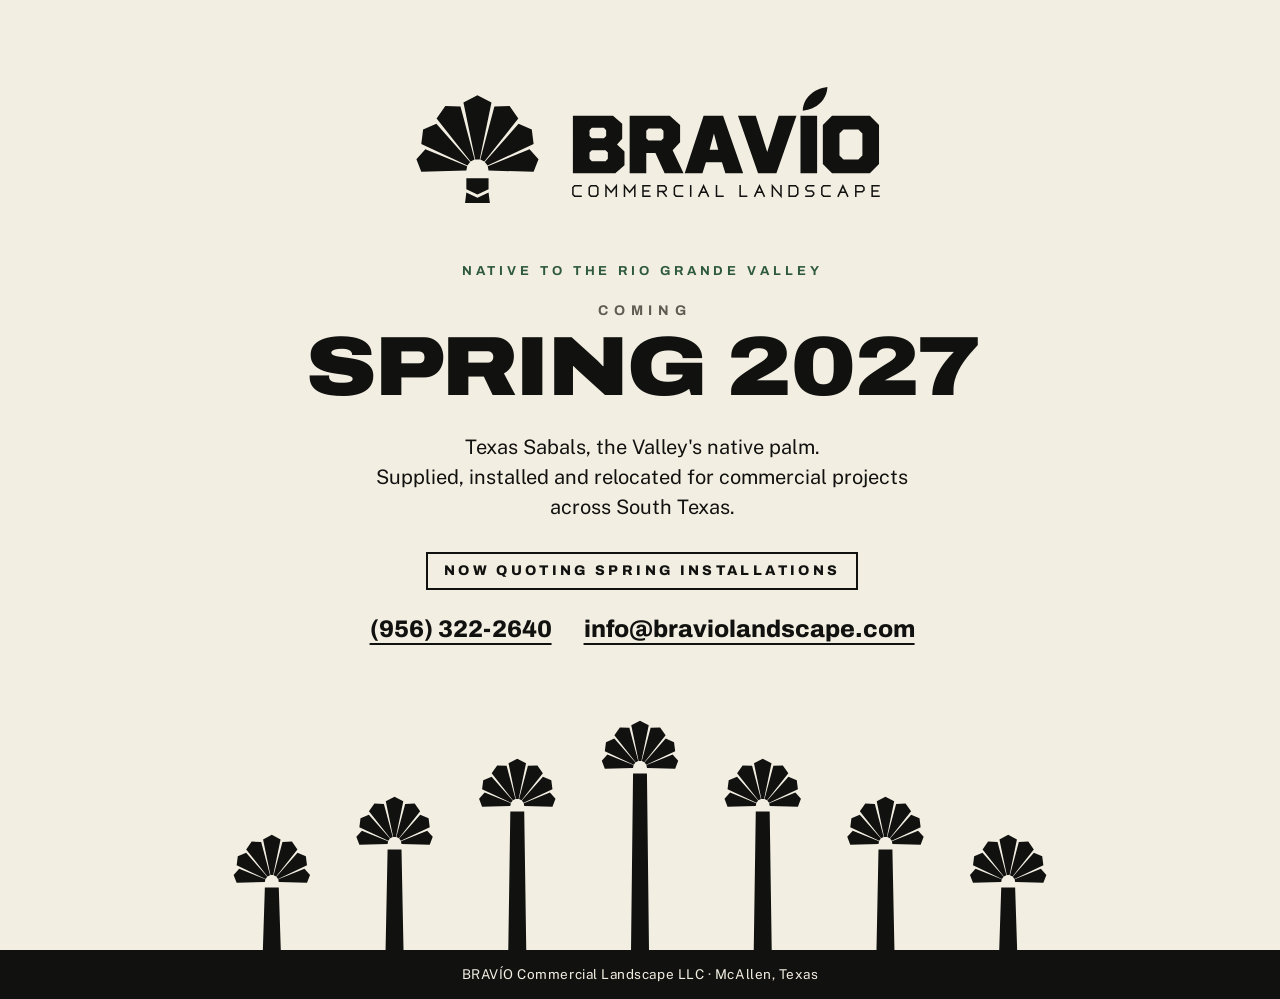
==== index.html @ 13e03856 "Refine coming-soon page: quoting callout, cleaner copy, palms stand on footer Co-Authored-By: Claude" ====
<!doctype html>
<html lang="en">
<head>
<meta charset="utf-8">
<meta name="viewport" content="width=device-width,initial-scale=1">
<title>BRAVÍO Commercial Landscape | Texas Sabal palms, South Texas</title>
<meta name="description" content="BRAVÍO Commercial Landscape supplies, installs and relocates Texas Sabal palms, the native palm of the Rio Grande Valley, for commercial projects across South Texas. Coming spring 2027.">
<link rel="icon" href="favicon.svg" type="image/svg+xml">
<link rel="apple-touch-icon" href="apple-touch-icon.png">
<link rel="preconnect" href="https://fonts.googleapis.com">
<link rel="preconnect" href="https://fonts.gstatic.com" crossorigin>
<link rel="stylesheet" href="https://fonts.googleapis.com/css2?family=Archivo:wdth,wght@100..125,500..900&family=Public+Sans:wght@400;500&display=swap">
<style>
:root{--bone:#F3EEE2;--ink:#111210;--stone:#5E5B52;--field:#2E5A3B;--display:"Archivo","Arial Black",Arial,sans-serif;--body:"Public Sans",system-ui,-apple-system,"Segoe UI",sans-serif}
*{box-sizing:border-box}
html,body{min-height:100%}
body{margin:0;min-height:100vh;min-height:100svh;background:var(--bone);color:var(--ink);font:18px/1.55 var(--body);display:grid;grid-template-rows:1fr auto auto;text-align:center}
main{align-self:center;justify-self:center;width:100%;max-width:820px;padding:clamp(36px,7vh,80px) clamp(20px,5vw,48px) clamp(20px,4vh,40px);display:grid;justify-items:center}
.logo{margin:0;line-height:0}
.logo img{width:min(88vw,520px);height:auto;display:block}
.native{font:700 clamp(11px,1.5vw,13px)/1.4 var(--display);letter-spacing:.3em;text-transform:uppercase;color:var(--field);margin:clamp(22px,4vh,36px) 0 0}
.soon{display:grid;grid-template-columns:1fr auto 1fr;align-items:center;gap:clamp(14px,3vw,28px);width:100%;margin:clamp(14px,3vh,24px) 0}
.soon::before,.soon::after{content:"";height:3px;background:var(--ink)}
.soon b{font:900 clamp(34px,8.5vw,84px)/.95 var(--display);font-stretch:118%;letter-spacing:-.015em;text-transform:uppercase;white-space:nowrap}
.soon small{display:block;font:700 clamp(11px,1.6vw,14px)/1 var(--display);letter-spacing:.42em;text-transform:uppercase;margin:0 0 10px .42em;color:var(--stone)}
.lede{font-size:clamp(17px,2.1vw,20px);line-height:1.5;max-width:46ch;margin:0;text-wrap:balance}
.quoting{font:800 clamp(12px,1.6vw,14px)/1 var(--display);letter-spacing:.24em;text-transform:uppercase;margin:clamp(20px,4vh,30px) 0 0;padding:10px 16px;border:2px solid var(--ink)}
.contact{display:flex;flex-wrap:wrap;justify-content:center;gap:8px 32px;margin-top:clamp(16px,3vh,24px)}
.contact a{font:800 clamp(18px,2.6vw,24px)/1.3 var(--display);color:var(--ink);text-decoration:underline;text-decoration-thickness:2px;text-underline-offset:6px;overflow-wrap:anywhere}
.contact a:hover{color:var(--field)}
a:focus-visible{outline:3px solid var(--field);outline-offset:4px}
.skyline{display:block;width:100%;height:auto;max-height:30vh;color:var(--ink);margin-bottom:-1px}
footer{background:var(--ink);color:var(--bone);padding:14px 20px;font-size:13.5px;letter-spacing:.04em}
</style>
</head>
<body>
<main>
  <h1 class="logo"><img src="logo.svg" alt="BRAVÍO Commercial Landscape" width="907" height="284"></h1>
  <p class="native">Native to the Rio Grande Valley</p>
  <div class="soon"><b><small>Coming</small>Spring 2027</b></div>
  <p class="lede">Texas Sabals, the Valley's native palm.<br>Supplied, installed and relocated for commercial projects across South Texas.</p>
  <p class="quoting">Now quoting spring installations</p>
  <div class="contact">
    <a href="tel:+19563222640">(956) 322-2640</a>
    <a href="mailto:info@braviolandscape.com">info@braviolandscape.com</a>
  </div>
</main>
<svg class="skyline" viewBox="0 0 1200 330" preserveAspectRatio="xMidYMax meet" aria-hidden="true"><path fill="currentColor" d="M141.5,245.7 L107.0,246.6 L103.3,237.0 L110.1,229.4 L142.1,242.3 ZM142.3,241.9 L107.0,225.3 L108.4,214.3 L118.6,209.9 L144.4,239.1 ZM144.7,238.8 L118.7,205.8 L125.4,196.3 L137.0,196.7 L147.8,237.3 ZM148.3,237.2 L139.3,193.6 L150.0,188.0 L160.7,193.6 L151.7,237.2 ZM152.2,237.3 L163.0,196.7 L174.6,196.3 L181.3,205.8 L155.3,238.8 ZM155.6,239.1 L181.4,209.9 L191.6,214.3 L193.0,225.3 L157.7,241.9 ZM157.9,242.3 L189.9,229.4 L196.7,237.0 L193.0,246.6 L158.5,245.7 ZM141.5,252.5 L158.5,252.5 L161.0,330.0 L139.0,330.0 ZM291.5,199.2 L257.0,200.1 L253.3,190.5 L260.1,182.9 L292.1,195.8 ZM292.3,195.4 L257.0,178.8 L258.4,167.8 L268.6,163.4 L294.4,192.6 ZM294.7,192.3 L268.7,159.3 L275.4,149.8 L287.0,150.2 L297.8,190.8 ZM298.3,190.7 L289.3,147.1 L300.0,141.5 L310.7,147.1 L301.7,190.7 ZM302.2,190.8 L313.0,150.2 L324.6,149.8 L331.3,159.3 L305.3,192.3 ZM305.6,192.6 L331.4,163.4 L341.6,167.8 L343.0,178.8 L307.7,195.4 ZM307.9,195.8 L339.9,182.9 L346.7,190.5 L343.0,200.1 L308.5,199.2 ZM291.5,206.0 L308.5,206.0 L311.0,330.0 L289.0,330.0 ZM441.5,152.7 L407.0,153.6 L403.3,144.0 L410.1,136.4 L442.1,149.3 ZM442.3,148.9 L407.0,132.3 L408.4,121.3 L418.6,116.9 L444.4,146.1 ZM444.7,145.8 L418.7,112.8 L425.4,103.3 L437.0,103.7 L447.8,144.3 ZM448.3,144.2 L439.3,100.6 L450.0,95.0 L460.7,100.6 L451.7,144.2 ZM452.2,144.3 L463.0,103.7 L474.6,103.3 L481.3,112.8 L455.3,145.8 ZM455.6,146.1 L481.4,116.9 L491.6,121.3 L493.0,132.3 L457.7,148.9 ZM457.9,149.3 L489.9,136.4 L496.7,144.0 L493.0,153.6 L458.5,152.7 ZM441.5,159.5 L458.5,159.5 L461.0,330.0 L439.0,330.0 ZM591.5,106.2 L557.0,107.1 L553.3,97.5 L560.1,89.9 L592.1,102.8 ZM592.3,102.4 L557.0,85.8 L558.4,74.8 L568.6,70.4 L594.4,99.6 ZM594.7,99.3 L568.7,66.3 L575.4,56.8 L587.0,57.2 L597.8,97.8 ZM598.3,97.7 L589.3,54.1 L600.0,48.5 L610.7,54.1 L601.7,97.7 ZM602.2,97.8 L613.0,57.2 L624.6,56.8 L631.3,66.3 L605.3,99.3 ZM605.6,99.6 L631.4,70.4 L641.6,74.8 L643.0,85.8 L607.7,102.4 ZM607.9,102.8 L639.9,89.9 L646.7,97.5 L643.0,107.1 L608.5,106.2 ZM591.5,113.0 L608.5,113.0 L611.0,330.0 L589.0,330.0 ZM741.5,152.7 L707.0,153.6 L703.3,144.0 L710.1,136.4 L742.1,149.3 ZM742.3,148.9 L707.0,132.3 L708.4,121.3 L718.6,116.9 L744.4,146.1 ZM744.7,145.8 L718.7,112.8 L725.4,103.3 L737.0,103.7 L747.8,144.3 ZM748.3,144.2 L739.3,100.6 L750.0,95.0 L760.7,100.6 L751.7,144.2 ZM752.2,144.3 L763.0,103.7 L774.6,103.3 L781.3,112.8 L755.3,145.8 ZM755.6,146.1 L781.4,116.9 L791.6,121.3 L793.0,132.3 L757.7,148.9 ZM757.9,149.3 L789.9,136.4 L796.7,144.0 L793.0,153.6 L758.5,152.7 ZM741.5,159.5 L758.5,159.5 L761.0,330.0 L739.0,330.0 ZM891.5,199.2 L857.0,200.1 L853.3,190.5 L860.1,182.9 L892.1,195.8 ZM892.3,195.4 L857.0,178.8 L858.4,167.8 L868.6,163.4 L894.4,192.6 ZM894.7,192.3 L868.7,159.3 L875.4,149.8 L887.0,150.2 L897.8,190.8 ZM898.3,190.7 L889.3,147.1 L900.0,141.5 L910.7,147.1 L901.7,190.7 ZM902.2,190.8 L913.0,150.2 L924.6,149.8 L931.3,159.3 L905.3,192.3 ZM905.6,192.6 L931.4,163.4 L941.6,167.8 L943.0,178.8 L907.7,195.4 ZM907.9,195.8 L939.9,182.9 L946.7,190.5 L943.0,200.1 L908.5,199.2 ZM891.5,206.0 L908.5,206.0 L911.0,330.0 L889.0,330.0 ZM1041.5,245.7 L1007.0,246.6 L1003.3,237.0 L1010.1,229.4 L1042.1,242.3 ZM1042.3,241.9 L1007.0,225.3 L1008.4,214.3 L1018.6,209.9 L1044.4,239.1 ZM1044.7,238.8 L1018.7,205.8 L1025.4,196.3 L1037.0,196.7 L1047.8,237.3 ZM1048.3,237.2 L1039.3,193.6 L1050.0,188.0 L1060.7,193.6 L1051.7,237.2 ZM1052.2,237.3 L1063.0,196.7 L1074.6,196.3 L1081.3,205.8 L1055.3,238.8 ZM1055.6,239.1 L1081.4,209.9 L1091.6,214.3 L1093.0,225.3 L1057.7,241.9 ZM1057.9,242.3 L1089.9,229.4 L1096.7,237.0 L1093.0,246.6 L1058.5,245.7 ZM1041.5,252.5 L1058.5,252.5 L1061.0,330.0 L1039.0,330.0 Z"/></svg>
<footer>BRAVÍO Commercial Landscape LLC · McAllen, Texas</footer>
</body>
</html>
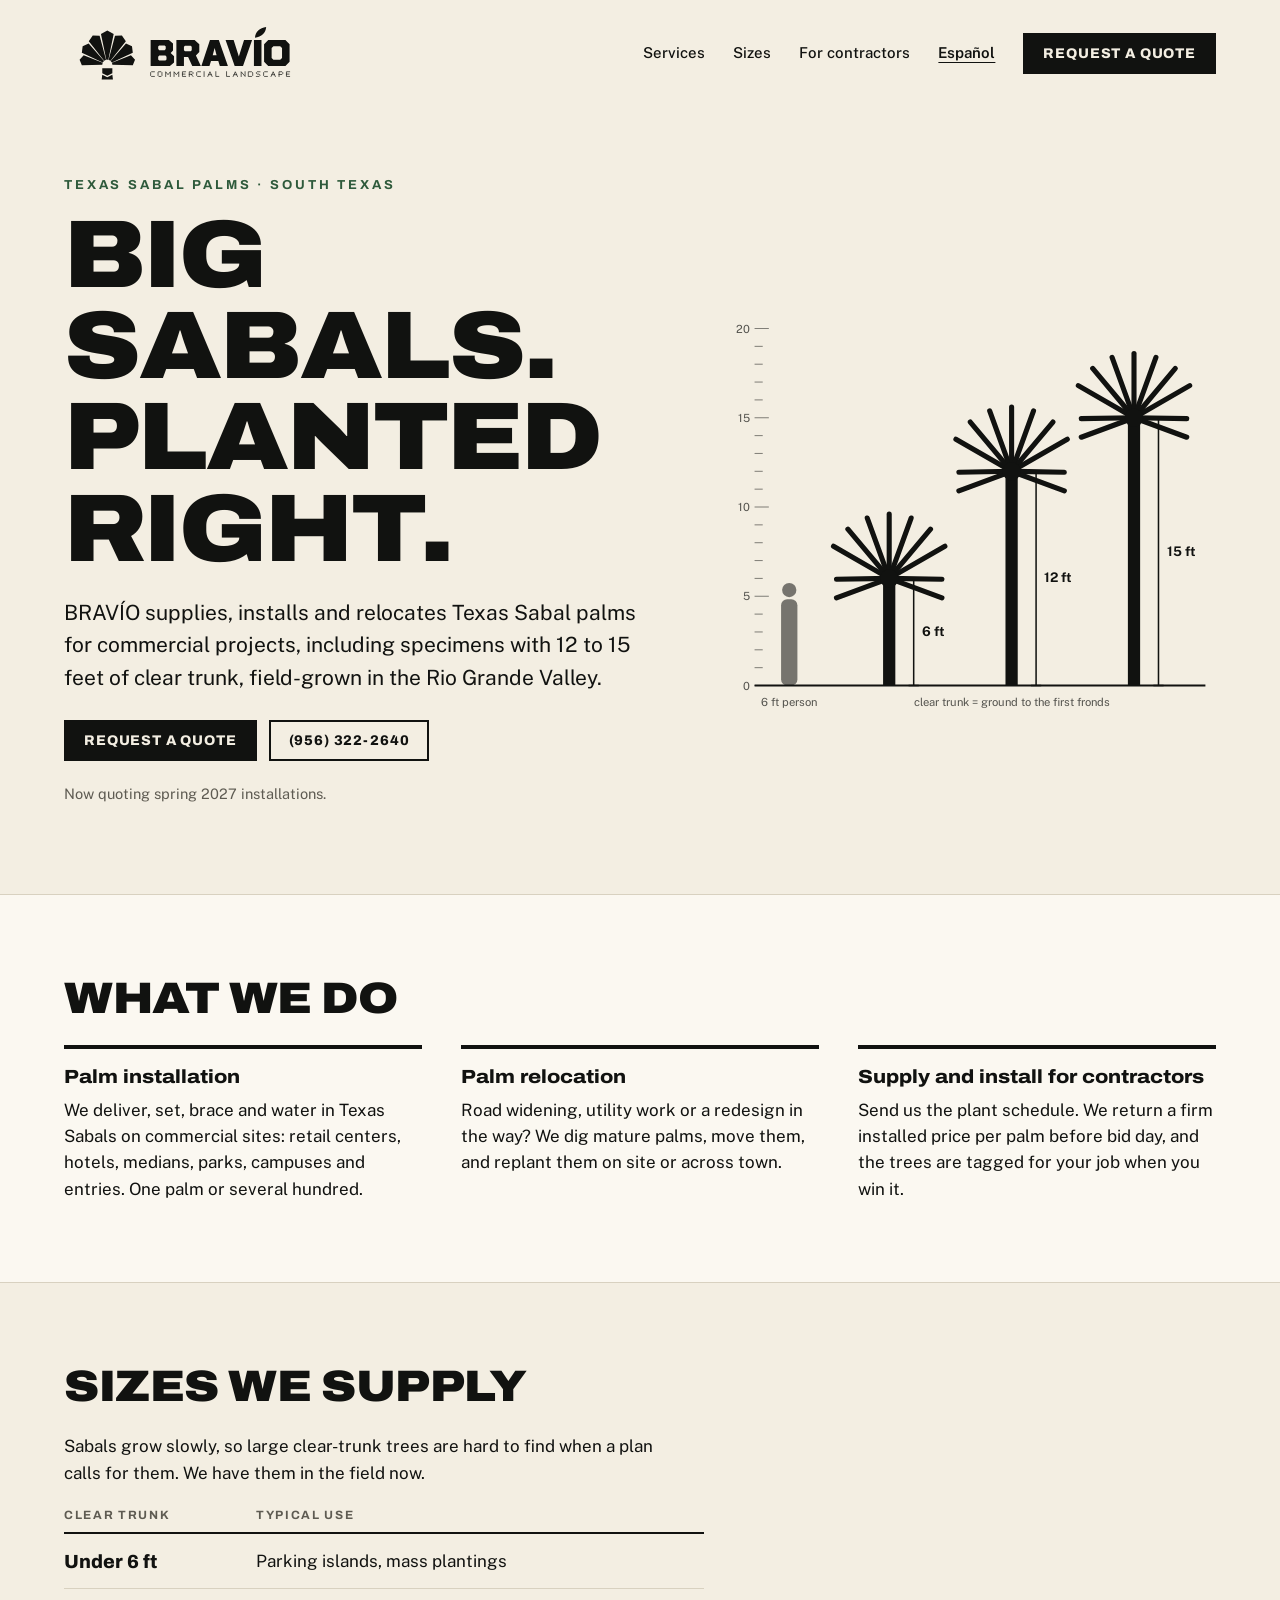
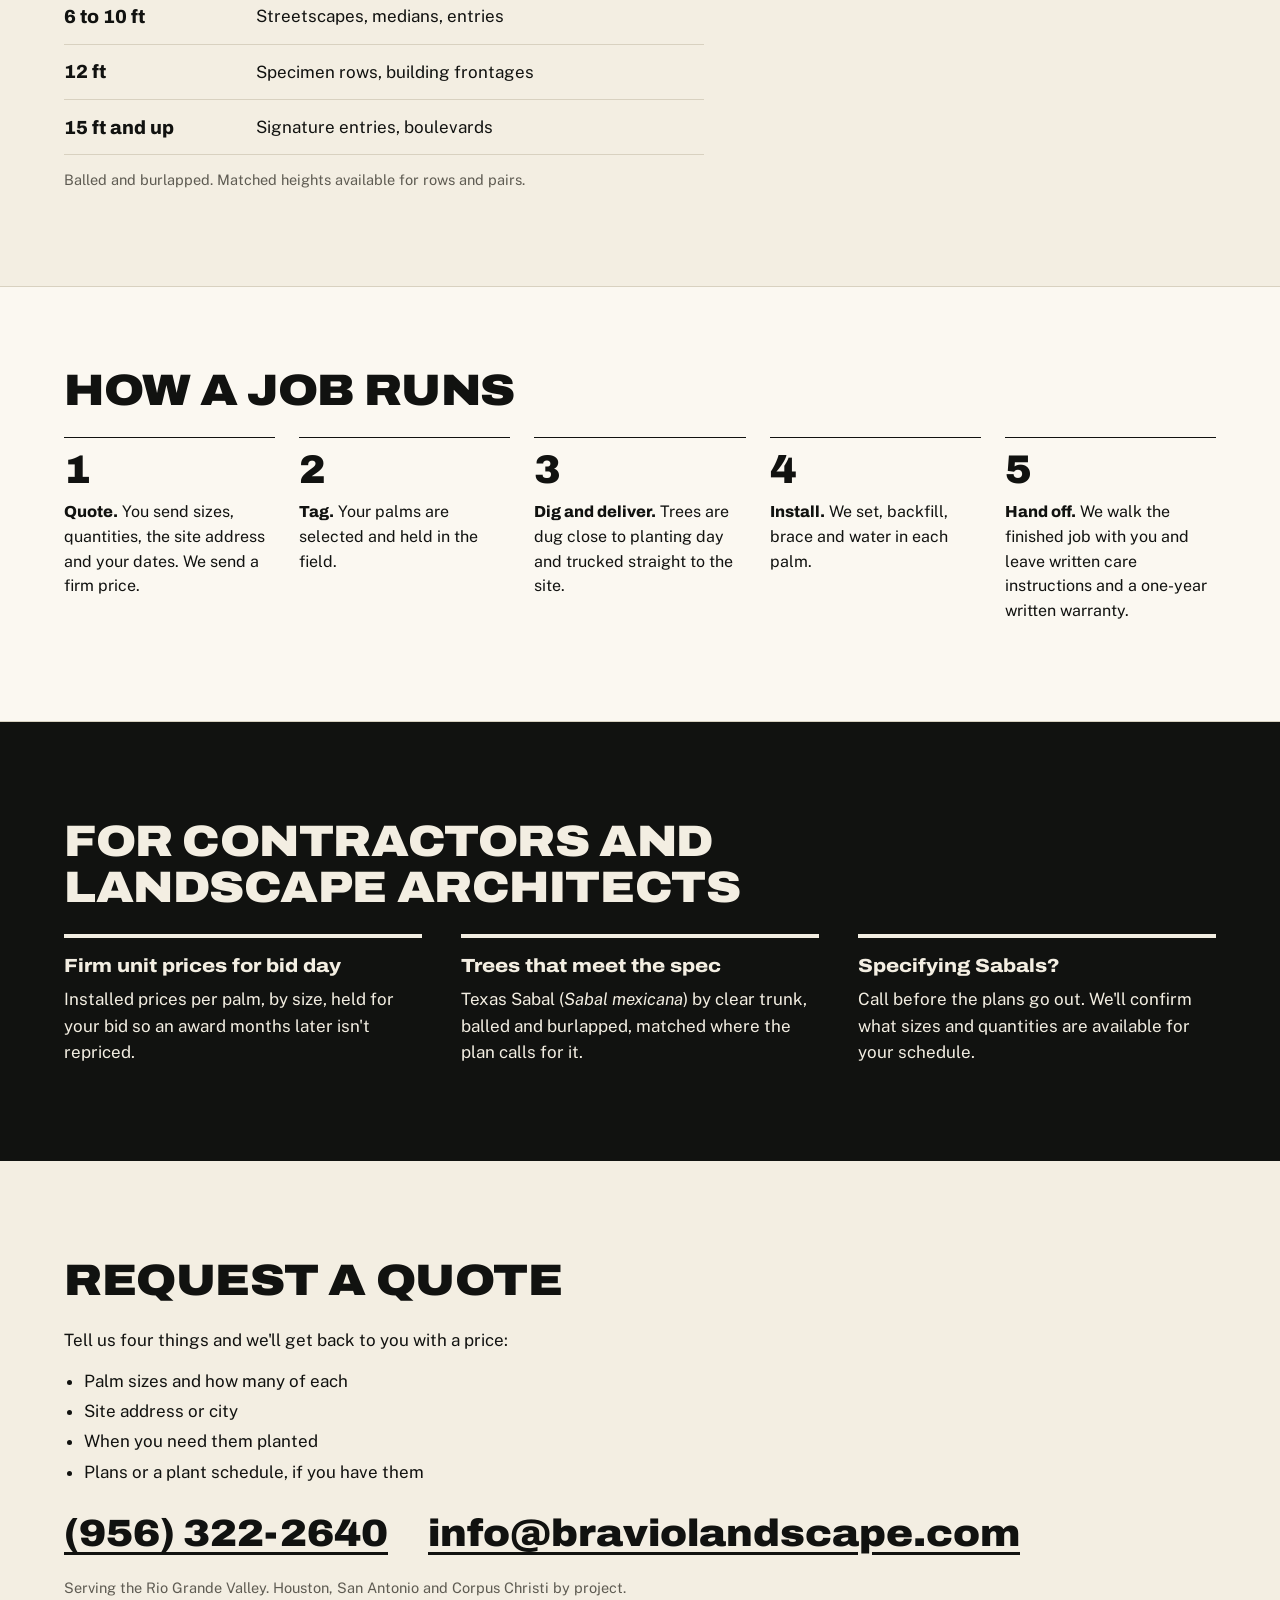
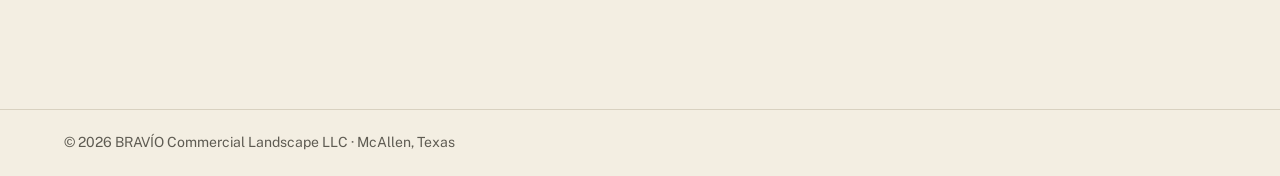
==== commit 3d09fbf0: "Publish full website in English and Spanish Co-Authored-By: Claude Opus 5.5 <noreply@anthropic.com>" ====
--- a/index.html
+++ b/index.html
@@ -3,49 +3,137 @@
 <head>
 <meta charset="utf-8">
 <meta name="viewport" content="width=device-width,initial-scale=1">
-<title>BRAVÍO Commercial Landscape | Texas Sabal palms, South Texas</title>
-<meta name="description" content="BRAVÍO Commercial Landscape supplies, installs and relocates Texas Sabal palms, the native palm of the Rio Grande Valley, for commercial projects across South Texas. Coming spring 2027.">
-<link rel="icon" href="favicon.svg" type="image/svg+xml">
-<link rel="apple-touch-icon" href="apple-touch-icon.png">
+<title>BRAVÍO Commercial Landscape | Texas Sabal palm installation, South Texas</title>
+<meta name="description" content="BRAVÍO supplies, installs and relocates Texas Sabal palms for commercial projects across South Texas, including 12 to 15 ft clear-trunk specimens.">
 <link rel="preconnect" href="https://fonts.googleapis.com">
 <link rel="preconnect" href="https://fonts.gstatic.com" crossorigin>
-<link rel="stylesheet" href="https://fonts.googleapis.com/css2?family=Archivo:wdth,wght@100..125,500..900&family=Public+Sans:wght@400;500&display=swap">
-<style>
-:root{--bone:#F3EEE2;--ink:#111210;--stone:#5E5B52;--field:#2E5A3B;--display:"Archivo","Arial Black",Arial,sans-serif;--body:"Public Sans",system-ui,-apple-system,"Segoe UI",sans-serif}
-*{box-sizing:border-box}
-html,body{min-height:100%}
-body{margin:0;min-height:100vh;min-height:100svh;background:var(--bone);color:var(--ink);font:18px/1.55 var(--body);display:grid;grid-template-rows:1fr auto auto;text-align:center}
-main{align-self:center;justify-self:center;width:100%;max-width:820px;padding:clamp(36px,7vh,80px) clamp(20px,5vw,48px) clamp(20px,4vh,40px);display:grid;justify-items:center}
-.logo{margin:0;line-height:0}
-.logo img{width:min(88vw,520px);height:auto;display:block}
-.native{font:700 clamp(11px,1.5vw,13px)/1.4 var(--display);letter-spacing:.3em;text-transform:uppercase;color:var(--field);margin:clamp(22px,4vh,36px) 0 0}
-.soon{display:grid;grid-template-columns:1fr auto 1fr;align-items:center;gap:clamp(14px,3vw,28px);width:100%;margin:clamp(14px,3vh,24px) 0}
-.soon::before,.soon::after{content:"";height:3px;background:var(--ink)}
-.soon b{font:900 clamp(34px,8.5vw,84px)/.95 var(--display);font-stretch:118%;letter-spacing:-.015em;text-transform:uppercase;white-space:nowrap}
-.soon small{display:block;font:700 clamp(11px,1.6vw,14px)/1 var(--display);letter-spacing:.42em;text-transform:uppercase;margin:0 0 10px .42em;color:var(--stone)}
-.lede{font-size:clamp(17px,2.1vw,20px);line-height:1.5;max-width:46ch;margin:0;text-wrap:balance}
-.quoting{font:800 clamp(12px,1.6vw,14px)/1 var(--display);letter-spacing:.24em;text-transform:uppercase;margin:clamp(20px,4vh,30px) 0 0;padding:10px 16px;border:2px solid var(--ink)}
-.contact{display:flex;flex-wrap:wrap;justify-content:center;gap:8px 32px;margin-top:clamp(16px,3vh,24px)}
-.contact a{font:800 clamp(18px,2.6vw,24px)/1.3 var(--display);color:var(--ink);text-decoration:underline;text-decoration-thickness:2px;text-underline-offset:6px;overflow-wrap:anywhere}
-.contact a:hover{color:var(--field)}
-a:focus-visible{outline:3px solid var(--field);outline-offset:4px}
-.skyline{display:block;width:100%;height:auto;max-height:30vh;color:var(--ink);margin-bottom:-1px}
-footer{background:var(--ink);color:var(--bone);padding:14px 20px;font-size:13.5px;letter-spacing:.04em}
-</style>
+<link rel="stylesheet" href="https://fonts.googleapis.com/css2?family=Archivo:wdth,wght@100..125,500..900&family=Public+Sans:wght@400;500;600&display=swap">
+<link rel="canonical" href="https://braviolandscape.com/">
+<link rel="alternate" hreflang="en" href="https://braviolandscape.com/">
+<link rel="alternate" hreflang="es" href="https://braviolandscape.com/es/">
+<meta property="og:type" content="website">
+<meta property="og:title" content="BRAVÍO Commercial Landscape">
+<meta property="og:description" content="Texas Sabal palms supplied, installed and relocated for commercial projects across South Texas, including 12 to 15 ft clear-trunk specimens.">
+<meta property="og:url" content="https://braviolandscape.com/">
+<meta property="og:image" content="https://braviolandscape.com/og.png">
+<link rel="apple-touch-icon" href="apple-touch-icon.png">
+<script type="application/ld+json">
+{"@context":"https://schema.org","@type":"LocalBusiness","additionalType":"https://schema.org/HomeAndConstructionBusiness","name":"BRAVÍO Commercial Landscape","legalName":"BRAVÍO Commercial Landscape LLC","url":"https://braviolandscape.com/","logo":"https://braviolandscape.com/og.png","image":"https://braviolandscape.com/og.png","telephone":"+1-956-322-2640","email":"info@braviolandscape.com","description":"Commercial palm contractor supplying, installing and relocating Texas Sabal palms (Sabal mexicana) across South Texas, including 12 to 15 ft clear-trunk specimens.","address":{"@type":"PostalAddress","addressLocality":"McAllen","addressRegion":"TX","addressCountry":"US"},"areaServed":["Rio Grande Valley","McAllen, TX","Edinburg, TX","Mission, TX","Pharr, TX","Harlingen, TX","Brownsville, TX","South Padre Island, TX","South Texas"],"knowsAbout":["Texas Sabal palm installation","Sabal mexicana","palm tree relocation","commercial landscape installation"]}
+</script>
+<link rel="icon" href="favicon.svg" type="image/svg+xml">
+<link rel="stylesheet" href="styles.css">
 </head>
 <body>
-<main>
-  <h1 class="logo"><img src="logo.svg" alt="BRAVÍO Commercial Landscape" width="907" height="284"></h1>
-  <p class="native">Native to the Rio Grande Valley</p>
-  <div class="soon"><b><small>Coming</small>Spring 2027</b></div>
-  <p class="lede">Texas Sabals, the Valley's native palm.<br>Supplied, installed and relocated for commercial projects across South Texas.</p>
-  <p class="quoting">Now quoting spring installations</p>
-  <div class="contact">
-    <a href="tel:+19563222640">(956) 322-2640</a>
-    <a href="mailto:info@braviolandscape.com">info@braviolandscape.com</a>
-  </div>
+<header class="site">
+  <a class="brand" href="#top"><img src="logo.svg" alt="BRAVÍO Commercial Landscape" width="230" height="74"></a>
+  <nav aria-label="Main">
+    <a href="#services">Services</a>
+    <a href="#sizes">Sizes</a>
+    <a href="#contractors">For contractors</a>
+    <a class="lang" href="es/" lang="es" hreflang="es">Español</a>
+    <a class="cta" href="#quote">Request a quote</a>
+  </nav>
+</header>
+
+<main id="top">
+  <section class="hero">
+    <div class="hero-copy">
+      <p class="kicker">Texas Sabal palms · South Texas</p>
+      <h1>Big Sabals.<br>Planted right.</h1>
+      <p class="lede">BRAVÍO supplies, installs and relocates Texas Sabal palms for commercial projects, including specimens with 12 to 15 feet of clear trunk, field-grown in the Rio Grande Valley.</p>
+      <div class="actions">
+        <a class="btn" href="#quote">Request a quote</a>
+        <a class="btn ghost" href="tel:+19563222640">(956) 322-2640</a>
+      </div>
+      <p class="booking">Now quoting spring 2027 installations.</p>
+    </div>
+    <figure class="hero-fig"><svg viewBox="-10 30 480 470" role="img" aria-label="Scale drawing: a six-foot person beside Sabal palms with 6, 12 and 15 feet of clear trunk"><line x1="18" x2="460" y1="455" y2="455" stroke="currentColor" stroke-width="2"/><line x1="18" x2="32" y1="455.0" y2="455.0" stroke="currentColor" stroke-width="1" opacity=".5"/><text x="14" y="459.0" font-size="11" text-anchor="end" fill="currentColor" opacity=".7">0</text><line x1="18" x2="26" y1="437.5" y2="437.5" stroke="currentColor" stroke-width="1" opacity=".5"/><line x1="18" x2="26" y1="420.0" y2="420.0" stroke="currentColor" stroke-width="1" opacity=".5"/><line x1="18" x2="26" y1="402.5" y2="402.5" stroke="currentColor" stroke-width="1" opacity=".5"/><line x1="18" x2="26" y1="385.0" y2="385.0" stroke="currentColor" stroke-width="1" opacity=".5"/><line x1="18" x2="32" y1="367.5" y2="367.5" stroke="currentColor" stroke-width="1" opacity=".5"/><text x="14" y="371.5" font-size="11" text-anchor="end" fill="currentColor" opacity=".7">5</text><line x1="18" x2="26" y1="350.0" y2="350.0" stroke="currentColor" stroke-width="1" opacity=".5"/><line x1="18" x2="26" y1="332.5" y2="332.5" stroke="currentColor" stroke-width="1" opacity=".5"/><line x1="18" x2="26" y1="315.0" y2="315.0" stroke="currentColor" stroke-width="1" opacity=".5"/><line x1="18" x2="26" y1="297.5" y2="297.5" stroke="currentColor" stroke-width="1" opacity=".5"/><line x1="18" x2="32" y1="280.0" y2="280.0" stroke="currentColor" stroke-width="1" opacity=".5"/><text x="14" y="284.0" font-size="11" text-anchor="end" fill="currentColor" opacity=".7">10</text><line x1="18" x2="26" y1="262.5" y2="262.5" stroke="currentColor" stroke-width="1" opacity=".5"/><line x1="18" x2="26" y1="245.0" y2="245.0" stroke="currentColor" stroke-width="1" opacity=".5"/><line x1="18" x2="26" y1="227.5" y2="227.5" stroke="currentColor" stroke-width="1" opacity=".5"/><line x1="18" x2="26" y1="210.0" y2="210.0" stroke="currentColor" stroke-width="1" opacity=".5"/><line x1="18" x2="32" y1="192.5" y2="192.5" stroke="currentColor" stroke-width="1" opacity=".5"/><text x="14" y="196.5" font-size="11" text-anchor="end" fill="currentColor" opacity=".7">15</text><line x1="18" x2="26" y1="175.0" y2="175.0" stroke="currentColor" stroke-width="1" opacity=".5"/><line x1="18" x2="26" y1="157.5" y2="157.5" stroke="currentColor" stroke-width="1" opacity=".5"/><line x1="18" x2="26" y1="140.0" y2="140.0" stroke="currentColor" stroke-width="1" opacity=".5"/><line x1="18" x2="26" y1="122.5" y2="122.5" stroke="currentColor" stroke-width="1" opacity=".5"/><line x1="18" x2="32" y1="105.0" y2="105.0" stroke="currentColor" stroke-width="1" opacity=".5"/><text x="14" y="109.0" font-size="11" text-anchor="end" fill="currentColor" opacity=".7">20</text><g fill="currentColor" opacity=".55"><circle cx="52" cy="361.4" r="7"/><rect x="44" y="370.4" width="16" height="84.6" rx="6"/></g><rect x="144" y="350.0" width="12" height="105.0" fill="currentColor"/><line x1="150" y1="350.0" x2="98.3" y2="369.1" stroke="currentColor" stroke-width="5" stroke-linecap="round"/><line x1="150" y1="350.0" x2="98.3" y2="350.9" stroke="currentColor" stroke-width="5" stroke-linecap="round"/><line x1="150" y1="350.0" x2="95.4" y2="318.5" stroke="currentColor" stroke-width="5" stroke-linecap="round"/><line x1="150" y1="350.0" x2="109.5" y2="301.7" stroke="currentColor" stroke-width="5" stroke-linecap="round"/><line x1="150" y1="350.0" x2="128.5" y2="290.8" stroke="currentColor" stroke-width="5" stroke-linecap="round"/><line x1="150" y1="350.0" x2="150.0" y2="287.0" stroke="currentColor" stroke-width="5" stroke-linecap="round"/><line x1="150" y1="350.0" x2="171.5" y2="290.8" stroke="currentColor" stroke-width="5" stroke-linecap="round"/><line x1="150" y1="350.0" x2="190.5" y2="301.7" stroke="currentColor" stroke-width="5" stroke-linecap="round"/><line x1="150" y1="350.0" x2="204.6" y2="318.5" stroke="currentColor" stroke-width="5" stroke-linecap="round"/><line x1="150" y1="350.0" x2="201.7" y2="350.9" stroke="currentColor" stroke-width="5" stroke-linecap="round"/><line x1="150" y1="350.0" x2="201.7" y2="369.1" stroke="currentColor" stroke-width="5" stroke-linecap="round"/><circle cx="150" cy="350.0" r="9" fill="currentColor"/><rect x="264" y="245.0" width="12" height="210.0" fill="currentColor"/><line x1="270" y1="245.0" x2="218.3" y2="264.1" stroke="currentColor" stroke-width="5" stroke-linecap="round"/><line x1="270" y1="245.0" x2="218.3" y2="245.9" stroke="currentColor" stroke-width="5" stroke-linecap="round"/><line x1="270" y1="245.0" x2="215.4" y2="213.5" stroke="currentColor" stroke-width="5" stroke-linecap="round"/><line x1="270" y1="245.0" x2="229.5" y2="196.7" stroke="currentColor" stroke-width="5" stroke-linecap="round"/><line x1="270" y1="245.0" x2="248.5" y2="185.8" stroke="currentColor" stroke-width="5" stroke-linecap="round"/><line x1="270" y1="245.0" x2="270.0" y2="182.0" stroke="currentColor" stroke-width="5" stroke-linecap="round"/><line x1="270" y1="245.0" x2="291.5" y2="185.8" stroke="currentColor" stroke-width="5" stroke-linecap="round"/><line x1="270" y1="245.0" x2="310.5" y2="196.7" stroke="currentColor" stroke-width="5" stroke-linecap="round"/><line x1="270" y1="245.0" x2="324.6" y2="213.5" stroke="currentColor" stroke-width="5" stroke-linecap="round"/><line x1="270" y1="245.0" x2="321.7" y2="245.9" stroke="currentColor" stroke-width="5" stroke-linecap="round"/><line x1="270" y1="245.0" x2="321.7" y2="264.1" stroke="currentColor" stroke-width="5" stroke-linecap="round"/><circle cx="270" cy="245.0" r="9" fill="currentColor"/><rect x="384" y="192.5" width="12" height="262.5" fill="currentColor"/><line x1="390" y1="192.5" x2="338.3" y2="211.6" stroke="currentColor" stroke-width="5" stroke-linecap="round"/><line x1="390" y1="192.5" x2="338.3" y2="193.4" stroke="currentColor" stroke-width="5" stroke-linecap="round"/><line x1="390" y1="192.5" x2="335.4" y2="161.0" stroke="currentColor" stroke-width="5" stroke-linecap="round"/><line x1="390" y1="192.5" x2="349.5" y2="144.2" stroke="currentColor" stroke-width="5" stroke-linecap="round"/><line x1="390" y1="192.5" x2="368.5" y2="133.3" stroke="currentColor" stroke-width="5" stroke-linecap="round"/><line x1="390" y1="192.5" x2="390.0" y2="129.5" stroke="currentColor" stroke-width="5" stroke-linecap="round"/><line x1="390" y1="192.5" x2="411.5" y2="133.3" stroke="currentColor" stroke-width="5" stroke-linecap="round"/><line x1="390" y1="192.5" x2="430.5" y2="144.2" stroke="currentColor" stroke-width="5" stroke-linecap="round"/><line x1="390" y1="192.5" x2="444.6" y2="161.0" stroke="currentColor" stroke-width="5" stroke-linecap="round"/><line x1="390" y1="192.5" x2="441.7" y2="193.4" stroke="currentColor" stroke-width="5" stroke-linecap="round"/><line x1="390" y1="192.5" x2="441.7" y2="211.6" stroke="currentColor" stroke-width="5" stroke-linecap="round"/><circle cx="390" cy="192.5" r="9" fill="currentColor"/><g stroke="currentColor" stroke-width="1.5"><line x1="174" y1="350.0" x2="174" y2="455"/><line x1="169" y1="350.0" x2="179" y2="350.0"/><line x1="169" y1="455" x2="179" y2="455"/></g><text x="182" y="406.5" font-size="13" font-weight="700" fill="currentColor">6 ft</text><g stroke="currentColor" stroke-width="1.5"><line x1="294" y1="245.0" x2="294" y2="455"/><line x1="289" y1="245.0" x2="299" y2="245.0"/><line x1="289" y1="455" x2="299" y2="455"/></g><text x="302" y="354.0" font-size="13" font-weight="700" fill="currentColor">12 ft</text><g stroke="currentColor" stroke-width="1.5"><line x1="414" y1="192.5" x2="414" y2="455"/><line x1="409" y1="192.5" x2="419" y2="192.5"/><line x1="409" y1="455" x2="419" y2="455"/></g><text x="422" y="327.8" font-size="13" font-weight="700" fill="currentColor">15 ft</text><text x="52" y="475" font-size="11" text-anchor="middle" fill="currentColor" opacity=".7">6 ft person</text><text x="270" y="475" font-size="11" text-anchor="middle" fill="currentColor" opacity=".7">clear trunk = ground to the first fronds</text></svg></figure>
+  </section>
+
+  <section id="services" class="band">
+    <h2>What we do</h2>
+    <div class="cols">
+      <article>
+        <h3>Palm installation</h3>
+        <p>We deliver, set, brace and water in Texas Sabals on commercial sites: retail centers, hotels, medians, parks, campuses and entries. One palm or several hundred.</p>
+      </article>
+      <article>
+        <h3>Palm relocation</h3>
+        <p>Road widening, utility work or a redesign in the way? We dig mature palms, move them, and replant them on site or across town.</p>
+      </article>
+      <article>
+        <h3>Supply and install for contractors</h3>
+        <p>Send us the plant schedule. We return a firm installed price per palm before bid day, and the trees are tagged for your job when you win it.</p>
+      </article>
+    </div>
+  </section>
+
+  <section id="sizes" class="sizes">
+    <div>
+      <h2>Sizes we supply</h2>
+      <p>Sabals grow slowly, so large clear-trunk trees are hard to find when a plan calls for them. We have them in the field now.</p>
+      <table>
+        <thead><tr><th>Clear trunk</th><th>Typical use</th></tr></thead>
+        <tbody>
+          <tr><td>Under 6 ft</td><td>Parking islands, mass plantings</td></tr>
+          <tr><td>6 to 10 ft</td><td>Streetscapes, medians, entries</td></tr>
+          <tr><td>12 ft</td><td>Specimen rows, building frontages</td></tr>
+          <tr><td>15 ft and up</td><td>Signature entries, boulevards</td></tr>
+        </tbody>
+      </table>
+      <p class="fine">Balled and burlapped. Matched heights available for rows and pairs.</p>
+    </div>
+  </section>
+
+  <section class="steps">
+    <h2>How a job runs</h2>
+    <ol>
+      <li><b>Quote.</b> You send sizes, quantities, the site address and your dates. We send a firm price.</li>
+      <li><b>Tag.</b> Your palms are selected and held in the field.</li>
+      <li><b>Dig and deliver.</b> Trees are dug close to planting day and trucked straight to the site.</li>
+      <li><b>Install.</b> We set, backfill, brace and water in each palm.</li>
+      <li><b>Hand off.</b> We walk the finished job with you and leave written care instructions and a one-year written warranty.</li>
+    </ol>
+  </section>
+
+  <section id="contractors" class="dark">
+    <h2>For contractors and landscape architects</h2>
+    <div class="cols">
+      <article>
+        <h3>Firm unit prices for bid day</h3>
+        <p>Installed prices per palm, by size, held for your bid so an award months later isn't repriced.</p>
+      </article>
+      <article>
+        <h3>Trees that meet the spec</h3>
+        <p>Texas Sabal (<em>Sabal mexicana</em>) by clear trunk, balled and burlapped, matched where the plan calls for it.</p>
+      </article>
+      <article>
+        <h3>Specifying Sabals?</h3>
+        <p>Call before the plans go out. We'll confirm what sizes and quantities are available for your schedule.</p>
+      </article>
+    </div>
+  </section>
+
+  <section id="quote" class="quote">
+    <h2>Request a quote</h2>
+    <p>Tell us four things and we'll get back to you with a price:</p>
+    <ul>
+      <li>Palm sizes and how many of each</li>
+      <li>Site address or city</li>
+      <li>When you need them planted</li>
+      <li>Plans or a plant schedule, if you have them</li>
+    </ul>
+    <div class="contact">
+      <a class="big" href="tel:+19563222640">(956) 322-2640</a>
+      <a class="big" href="mailto:info@braviolandscape.com?subject=Palm%20quote%20request">info@braviolandscape.com</a>
+    </div>
+    <p class="fine">Serving the Rio Grande Valley. Houston, San Antonio and Corpus Christi by project.</p>
+  </section>
 </main>
-<svg class="skyline" viewBox="0 0 1200 330" preserveAspectRatio="xMidYMax meet" aria-hidden="true"><path fill="currentColor" d="M141.5,245.7 L107.0,246.6 L103.3,237.0 L110.1,229.4 L142.1,242.3 ZM142.3,241.9 L107.0,225.3 L108.4,214.3 L118.6,209.9 L144.4,239.1 ZM144.7,238.8 L118.7,205.8 L125.4,196.3 L137.0,196.7 L147.8,237.3 ZM148.3,237.2 L139.3,193.6 L150.0,188.0 L160.7,193.6 L151.7,237.2 ZM152.2,237.3 L163.0,196.7 L174.6,196.3 L181.3,205.8 L155.3,238.8 ZM155.6,239.1 L181.4,209.9 L191.6,214.3 L193.0,225.3 L157.7,241.9 ZM157.9,242.3 L189.9,229.4 L196.7,237.0 L193.0,246.6 L158.5,245.7 ZM141.5,252.5 L158.5,252.5 L161.0,330.0 L139.0,330.0 ZM291.5,199.2 L257.0,200.1 L253.3,190.5 L260.1,182.9 L292.1,195.8 ZM292.3,195.4 L257.0,178.8 L258.4,167.8 L268.6,163.4 L294.4,192.6 ZM294.7,192.3 L268.7,159.3 L275.4,149.8 L287.0,150.2 L297.8,190.8 ZM298.3,190.7 L289.3,147.1 L300.0,141.5 L310.7,147.1 L301.7,190.7 ZM302.2,190.8 L313.0,150.2 L324.6,149.8 L331.3,159.3 L305.3,192.3 ZM305.6,192.6 L331.4,163.4 L341.6,167.8 L343.0,178.8 L307.7,195.4 ZM307.9,195.8 L339.9,182.9 L346.7,190.5 L343.0,200.1 L308.5,199.2 ZM291.5,206.0 L308.5,206.0 L311.0,330.0 L289.0,330.0 ZM441.5,152.7 L407.0,153.6 L403.3,144.0 L410.1,136.4 L442.1,149.3 ZM442.3,148.9 L407.0,132.3 L408.4,121.3 L418.6,116.9 L444.4,146.1 ZM444.7,145.8 L418.7,112.8 L425.4,103.3 L437.0,103.7 L447.8,144.3 ZM448.3,144.2 L439.3,100.6 L450.0,95.0 L460.7,100.6 L451.7,144.2 ZM452.2,144.3 L463.0,103.7 L474.6,103.3 L481.3,112.8 L455.3,145.8 ZM455.6,146.1 L481.4,116.9 L491.6,121.3 L493.0,132.3 L457.7,148.9 ZM457.9,149.3 L489.9,136.4 L496.7,144.0 L493.0,153.6 L458.5,152.7 ZM441.5,159.5 L458.5,159.5 L461.0,330.0 L439.0,330.0 ZM591.5,106.2 L557.0,107.1 L553.3,97.5 L560.1,89.9 L592.1,102.8 ZM592.3,102.4 L557.0,85.8 L558.4,74.8 L568.6,70.4 L594.4,99.6 ZM594.7,99.3 L568.7,66.3 L575.4,56.8 L587.0,57.2 L597.8,97.8 ZM598.3,97.7 L589.3,54.1 L600.0,48.5 L610.7,54.1 L601.7,97.7 ZM602.2,97.8 L613.0,57.2 L624.6,56.8 L631.3,66.3 L605.3,99.3 ZM605.6,99.6 L631.4,70.4 L641.6,74.8 L643.0,85.8 L607.7,102.4 ZM607.9,102.8 L639.9,89.9 L646.7,97.5 L643.0,107.1 L608.5,106.2 ZM591.5,113.0 L608.5,113.0 L611.0,330.0 L589.0,330.0 ZM741.5,152.7 L707.0,153.6 L703.3,144.0 L710.1,136.4 L742.1,149.3 ZM742.3,148.9 L707.0,132.3 L708.4,121.3 L718.6,116.9 L744.4,146.1 ZM744.7,145.8 L718.7,112.8 L725.4,103.3 L737.0,103.7 L747.8,144.3 ZM748.3,144.2 L739.3,100.6 L750.0,95.0 L760.7,100.6 L751.7,144.2 ZM752.2,144.3 L763.0,103.7 L774.6,103.3 L781.3,112.8 L755.3,145.8 ZM755.6,146.1 L781.4,116.9 L791.6,121.3 L793.0,132.3 L757.7,148.9 ZM757.9,149.3 L789.9,136.4 L796.7,144.0 L793.0,153.6 L758.5,152.7 ZM741.5,159.5 L758.5,159.5 L761.0,330.0 L739.0,330.0 ZM891.5,199.2 L857.0,200.1 L853.3,190.5 L860.1,182.9 L892.1,195.8 ZM892.3,195.4 L857.0,178.8 L858.4,167.8 L868.6,163.4 L894.4,192.6 ZM894.7,192.3 L868.7,159.3 L875.4,149.8 L887.0,150.2 L897.8,190.8 ZM898.3,190.7 L889.3,147.1 L900.0,141.5 L910.7,147.1 L901.7,190.7 ZM902.2,190.8 L913.0,150.2 L924.6,149.8 L931.3,159.3 L905.3,192.3 ZM905.6,192.6 L931.4,163.4 L941.6,167.8 L943.0,178.8 L907.7,195.4 ZM907.9,195.8 L939.9,182.9 L946.7,190.5 L943.0,200.1 L908.5,199.2 ZM891.5,206.0 L908.5,206.0 L911.0,330.0 L889.0,330.0 ZM1041.5,245.7 L1007.0,246.6 L1003.3,237.0 L1010.1,229.4 L1042.1,242.3 ZM1042.3,241.9 L1007.0,225.3 L1008.4,214.3 L1018.6,209.9 L1044.4,239.1 ZM1044.7,238.8 L1018.7,205.8 L1025.4,196.3 L1037.0,196.7 L1047.8,237.3 ZM1048.3,237.2 L1039.3,193.6 L1050.0,188.0 L1060.7,193.6 L1051.7,237.2 ZM1052.2,237.3 L1063.0,196.7 L1074.6,196.3 L1081.3,205.8 L1055.3,238.8 ZM1055.6,239.1 L1081.4,209.9 L1091.6,214.3 L1093.0,225.3 L1057.7,241.9 ZM1057.9,242.3 L1089.9,229.4 L1096.7,237.0 L1093.0,246.6 L1058.5,245.7 ZM1041.5,252.5 L1058.5,252.5 L1061.0,330.0 L1039.0,330.0 Z"/></svg>
-<footer>BRAVÍO Commercial Landscape LLC · McAllen, Texas</footer>
+
+<footer>
+  <span>© <span id="yr">2026</span> BRAVÍO Commercial Landscape LLC · McAllen, Texas</span>
+</footer>
+<script>document.getElementById('yr').textContent=new Date().getFullYear()</script>
 </body>
 </html>
--- a/styles.css
+++ b/styles.css
@@ -0,0 +1,78 @@
+/* BRAVÍO brand: black on bone, heavy display type. One accent, used sparingly. */
+:root{
+  --bone:#F3EEE2; --paper:#FBF8F1; --ink:#111210; --stone:#5E5B52; --rule:#D8D1C0; --field:#2E5A3B;
+  --display:"Archivo","Arial Black",Arial,sans-serif; --body:"Public Sans",system-ui,-apple-system,"Segoe UI",sans-serif;
+  --gutter:clamp(16px,5vw,64px); --max:1160px;
+}
+*{box-sizing:border-box}
+html{scroll-behavior:smooth}
+@media (prefers-reduced-motion:reduce){html{scroll-behavior:auto}}
+body{margin:0;background:var(--bone);color:var(--ink);font:17px/1.55 var(--body)}
+a{color:inherit}
+a:focus-visible{outline:3px solid var(--field);outline-offset:3px}
+h1,h2,h3{font-family:var(--display);font-stretch:112%;margin:0;text-wrap:balance}
+h1{font-weight:900;font-size:clamp(44px,8vw,96px);line-height:.95;letter-spacing:-.02em;text-transform:uppercase}
+h2{font-weight:900;font-size:clamp(28px,4vw,44px);line-height:1.05;text-transform:uppercase;letter-spacing:-.01em;margin-bottom:24px}
+h3{font-weight:800;font-size:19px;line-height:1.25;margin-bottom:8px}
+p{margin:0 0 14px;max-width:62ch}
+section,header.site,footer{padding-inline:var(--gutter)}
+section>*,header.site>*{max-width:var(--max);margin-inline:auto}
+
+header.site{display:flex;justify-content:space-between;align-items:center;gap:16px;flex-wrap:wrap;padding-block:16px;max-width:calc(var(--max) + 2*var(--gutter));margin:0 auto}
+header.site>*{margin:0}
+.brand{display:block;line-height:0}
+.brand img{height:clamp(52px,7vw,74px);width:auto;display:block}
+nav{display:flex;gap:clamp(12px,2.4vw,28px);align-items:center;flex-wrap:wrap;font-weight:500;font-size:15px}
+nav a{text-decoration:none}
+nav a:hover{text-decoration:underline;text-underline-offset:4px}
+nav .cta,.btn{background:var(--ink);color:var(--bone);padding:11px 18px;font:800 14px var(--display);letter-spacing:.06em;text-transform:uppercase;text-decoration:none;display:inline-block;border:2px solid var(--ink)}
+nav .cta:hover,.btn:hover{background:var(--field);border-color:var(--field);text-decoration:none}
+.btn.ghost{background:transparent;color:var(--ink)}
+.btn.ghost:hover{background:var(--ink);color:var(--bone);border-color:var(--ink)}
+
+.hero{display:grid;grid-template-columns:minmax(0,1.1fr) minmax(0,.9fr);gap:clamp(24px,5vw,64px);align-items:center;padding-block:clamp(32px,6vw,72px) clamp(40px,7vw,88px);max-width:calc(var(--max) + 2*var(--gutter));margin:0 auto}
+.hero>*{margin:0;max-width:none}
+.kicker{font:700 13px var(--display);letter-spacing:.22em;text-transform:uppercase;color:var(--field);margin-bottom:18px}
+.lede{font-size:clamp(18px,2vw,21px);margin:22px 0 26px;max-width:46ch}
+.actions{display:flex;gap:12px;flex-wrap:wrap}
+.booking{margin:22px 0 0;font-size:14.5px;color:var(--stone)}
+.hero-fig svg{width:100%;height:auto;display:block;color:var(--ink);font-family:var(--body)}
+
+.band{background:var(--paper);border-block:1px solid var(--rule);padding-block:clamp(40px,7vw,80px)}
+.cols{display:grid;grid-template-columns:repeat(auto-fit,minmax(240px,1fr));gap:clamp(20px,3vw,40px)}
+.cols article{border-top:4px solid currentColor;padding-top:16px}
+.cols p{margin:0}
+
+.sizes{padding-block:clamp(40px,7vw,80px)}
+.sizes table{border-collapse:collapse;width:100%;max-width:640px;margin:22px 0 14px}
+.sizes th{text-align:left;font:700 12px var(--display);letter-spacing:.14em;text-transform:uppercase;color:var(--stone);padding:0 16px 10px 0;border-bottom:2px solid var(--ink)}
+.sizes td{padding:14px 16px 14px 0;border-bottom:1px solid var(--rule)}
+.sizes td:first-child{font:800 19px var(--display);white-space:nowrap}
+.fine{font-size:14.5px;color:var(--stone)}
+
+.steps{background:var(--paper);border-block:1px solid var(--rule);padding-block:clamp(40px,7vw,80px)}
+.steps ol{list-style:none;counter-reset:s;padding:0;display:grid;grid-template-columns:repeat(auto-fit,minmax(190px,1fr));gap:24px}
+.steps li{counter-increment:s;border-top:1px solid var(--ink);padding-top:12px;font-size:16px}
+.steps li::before{content:counter(s);display:block;font:900 40px/1 var(--display);margin-bottom:10px}
+.steps li b{font-family:var(--display);font-weight:800}
+
+.dark{background:var(--ink);color:var(--bone);padding-block:clamp(48px,8vw,96px)}
+
+.quote{padding-block:clamp(48px,8vw,96px)}
+.quote ul{padding-left:20px;margin:0 0 28px;display:grid;gap:4px}
+.contact{display:flex;gap:12px 40px;flex-wrap:wrap;margin-bottom:22px}
+.contact .big{font:900 clamp(22px,3.4vw,38px)/1.1 var(--display);font-stretch:108%;text-decoration:underline;text-decoration-thickness:3px;text-underline-offset:6px;overflow-wrap:anywhere}
+.contact .big:hover{color:var(--field)}
+
+footer{border-top:1px solid var(--rule);padding-block:22px;font-size:14px;color:var(--stone);max-width:calc(var(--max) + 2*var(--gutter));margin:0 auto}
+
+@media (max-width:820px){
+  .hero{grid-template-columns:minmax(0,1fr)}
+  .hero-fig{max-width:460px}
+  nav a:not(.cta):not(.lang){display:none}
+}
+
+nav .lang{font-weight:600;text-decoration:underline;text-underline-offset:4px}
+
+/* Spanish headline runs longer */
+html[lang="es"] h1{font-size:clamp(38px,6.4vw,78px)}
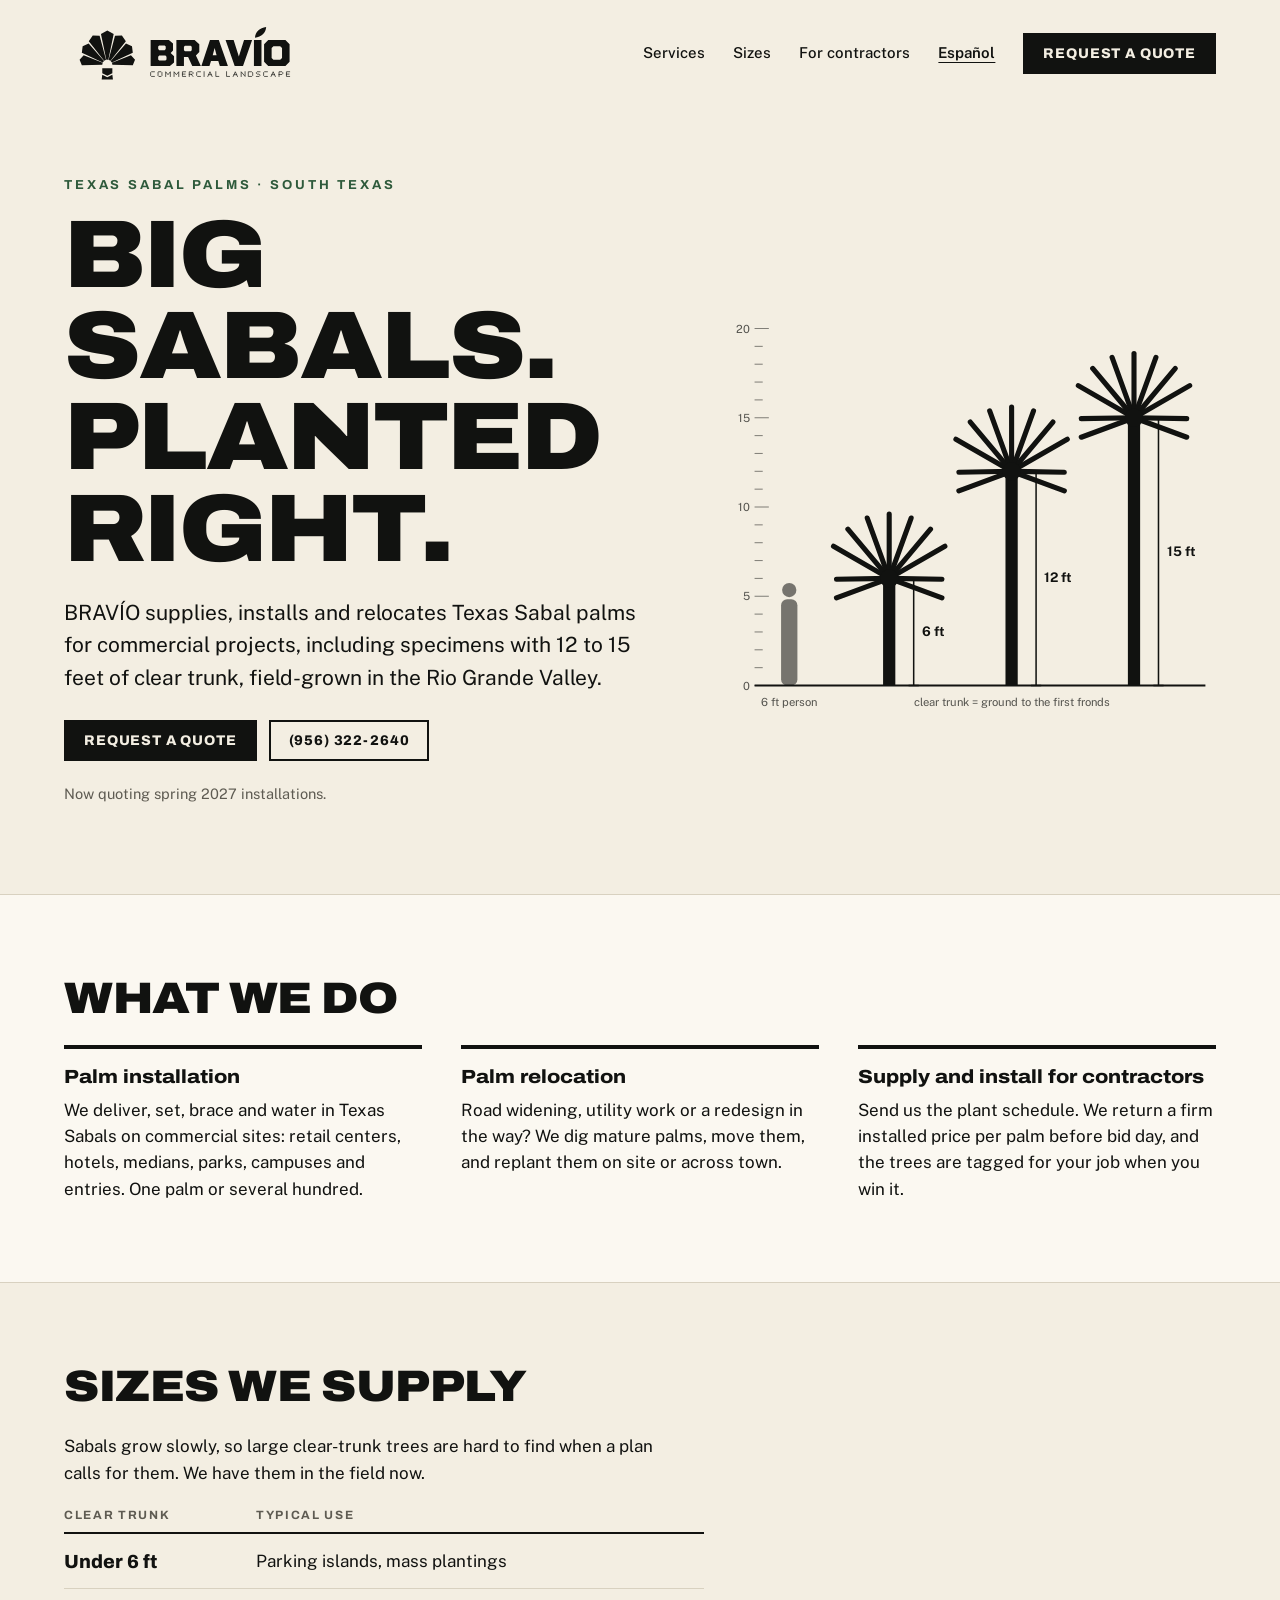
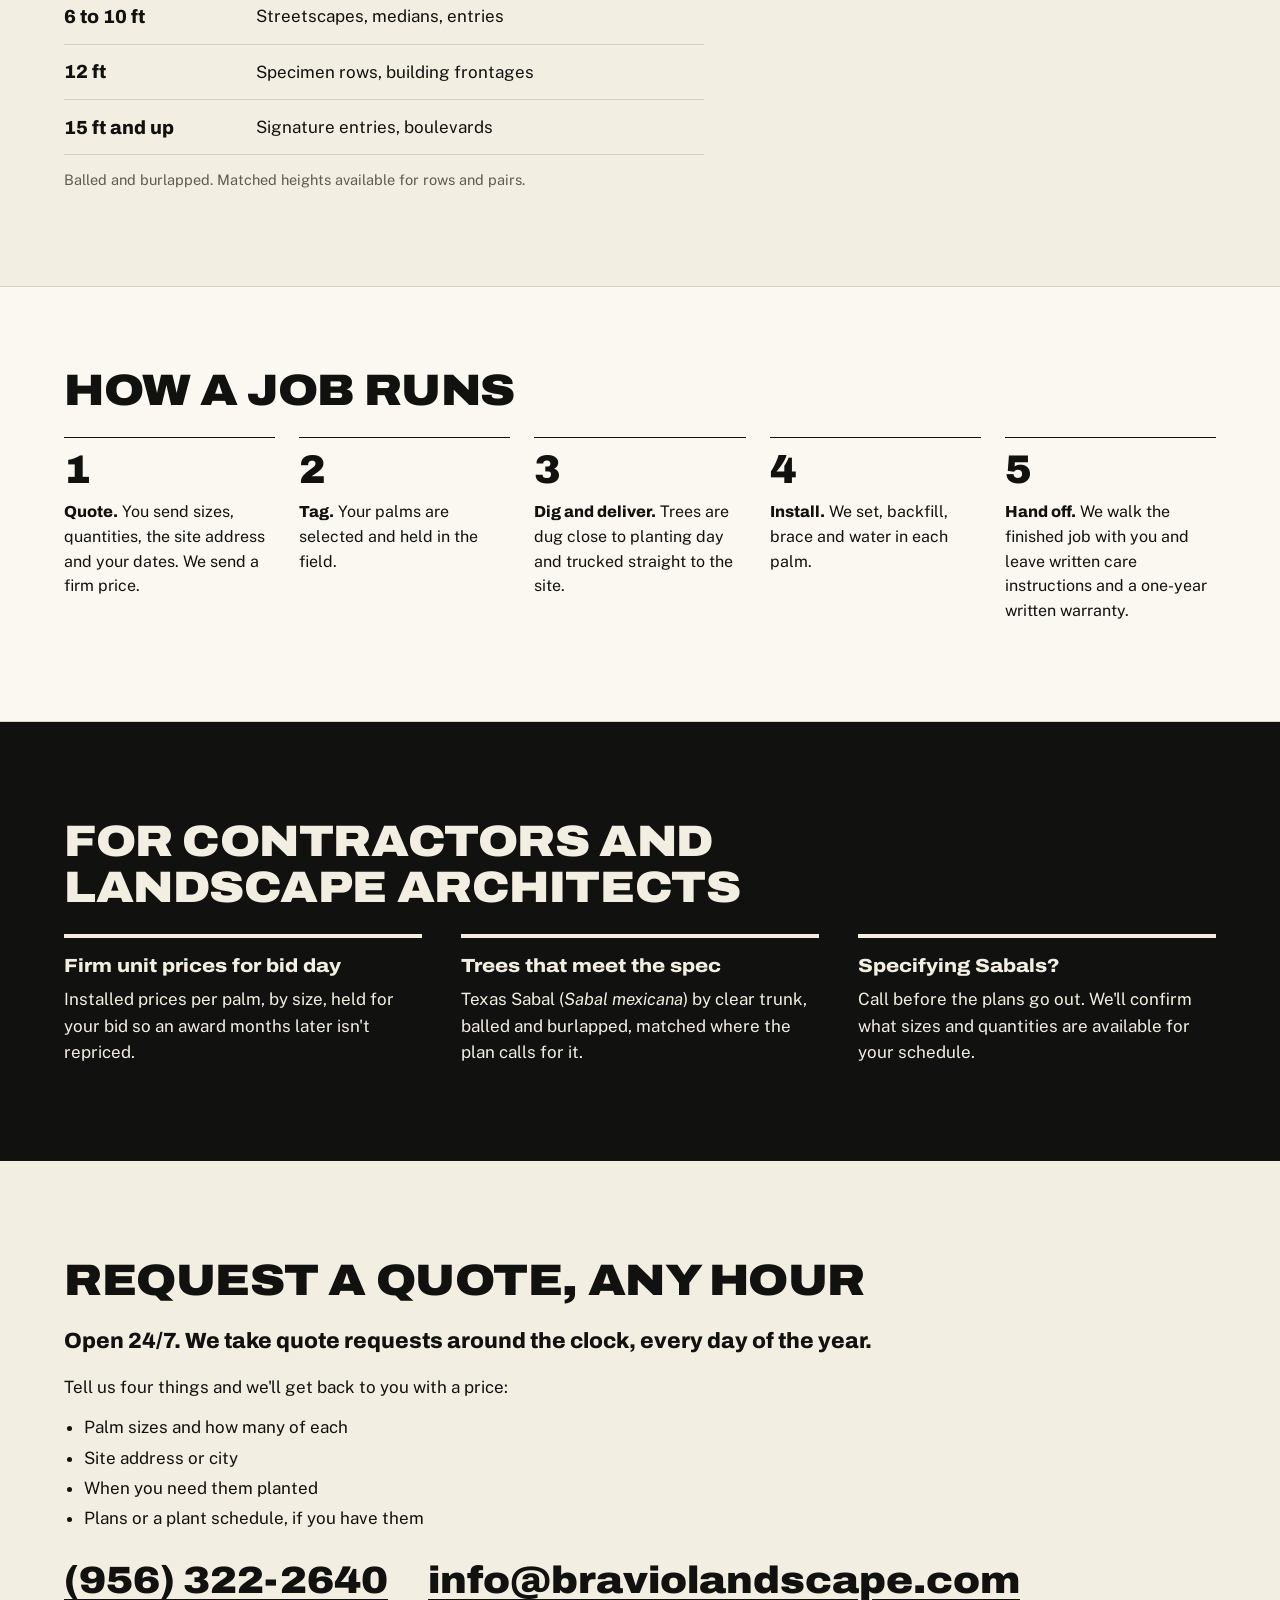
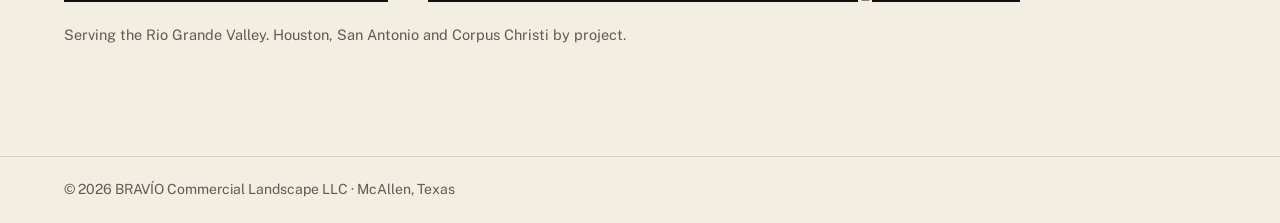
==== commit c6f83e5f: "Show 24/7 quote requests on the site and in business hours data Co-Authored-By: Claude Opus 5.5 <nor" ====
--- a/index.html
+++ b/index.html
@@ -18,7 +18,7 @@
 <meta property="og:image" content="https://braviolandscape.com/og.png">
 <link rel="apple-touch-icon" href="apple-touch-icon.png">
 <script type="application/ld+json">
-{"@context":"https://schema.org","@type":"LocalBusiness","additionalType":"https://schema.org/HomeAndConstructionBusiness","name":"BRAVÍO Commercial Landscape","legalName":"BRAVÍO Commercial Landscape LLC","url":"https://braviolandscape.com/","logo":"https://braviolandscape.com/og.png","image":"https://braviolandscape.com/og.png","telephone":"+1-956-322-2640","email":"info@braviolandscape.com","description":"Commercial palm contractor supplying, installing and relocating Texas Sabal palms (Sabal mexicana) across South Texas, including 12 to 15 ft clear-trunk specimens.","address":{"@type":"PostalAddress","addressLocality":"McAllen","addressRegion":"TX","addressCountry":"US"},"areaServed":["Rio Grande Valley","McAllen, TX","Edinburg, TX","Mission, TX","Pharr, TX","Harlingen, TX","Brownsville, TX","South Padre Island, TX","South Texas"],"knowsAbout":["Texas Sabal palm installation","Sabal mexicana","palm tree relocation","commercial landscape installation"]}
+{"@context":"https://schema.org","@type":"LocalBusiness","additionalType":"https://schema.org/HomeAndConstructionBusiness","name":"BRAVÍO Commercial Landscape","legalName":"BRAVÍO Commercial Landscape LLC","url":"https://braviolandscape.com/","logo":"https://braviolandscape.com/og.png","image":"https://braviolandscape.com/og.png","telephone":"+1-956-322-2640","email":"info@braviolandscape.com","description":"Commercial palm contractor supplying, installing and relocating Texas Sabal palms (Sabal mexicana) across South Texas, including 12 to 15 ft clear-trunk specimens.","openingHoursSpecification":{"@type":"OpeningHoursSpecification","dayOfWeek":["Monday","Tuesday","Wednesday","Thursday","Friday","Saturday","Sunday"],"opens":"00:00","closes":"23:59"},"address":{"@type":"PostalAddress","addressLocality":"McAllen","addressRegion":"TX","addressCountry":"US"},"areaServed":["Rio Grande Valley","McAllen, TX","Edinburg, TX","Mission, TX","Pharr, TX","Harlingen, TX","Brownsville, TX","South Padre Island, TX","South Texas"],"knowsAbout":["Texas Sabal palm installation","Sabal mexicana","palm tree relocation","commercial landscape installation"]}
 </script>
 <link rel="icon" href="favicon.svg" type="image/svg+xml">
 <link rel="stylesheet" href="styles.css">
@@ -115,7 +115,8 @@
   </section>
 
   <section id="quote" class="quote">
-    <h2>Request a quote</h2>
+    <h2>Request a quote, any hour</h2>
+    <p class="always">Open 24/7. We take quote requests around the clock, every day of the year.</p>
     <p>Tell us four things and we'll get back to you with a price:</p>
     <ul>
       <li>Palm sizes and how many of each</li>
--- a/styles.css
+++ b/styles.css
@@ -76,3 +76,5 @@
 
 /* Spanish headline runs longer */
 html[lang="es"] h1{font-size:clamp(38px,6.4vw,78px)}
+
+.always{font:800 clamp(17px,2.2vw,22px)/1.3 var(--display);margin-bottom:18px}
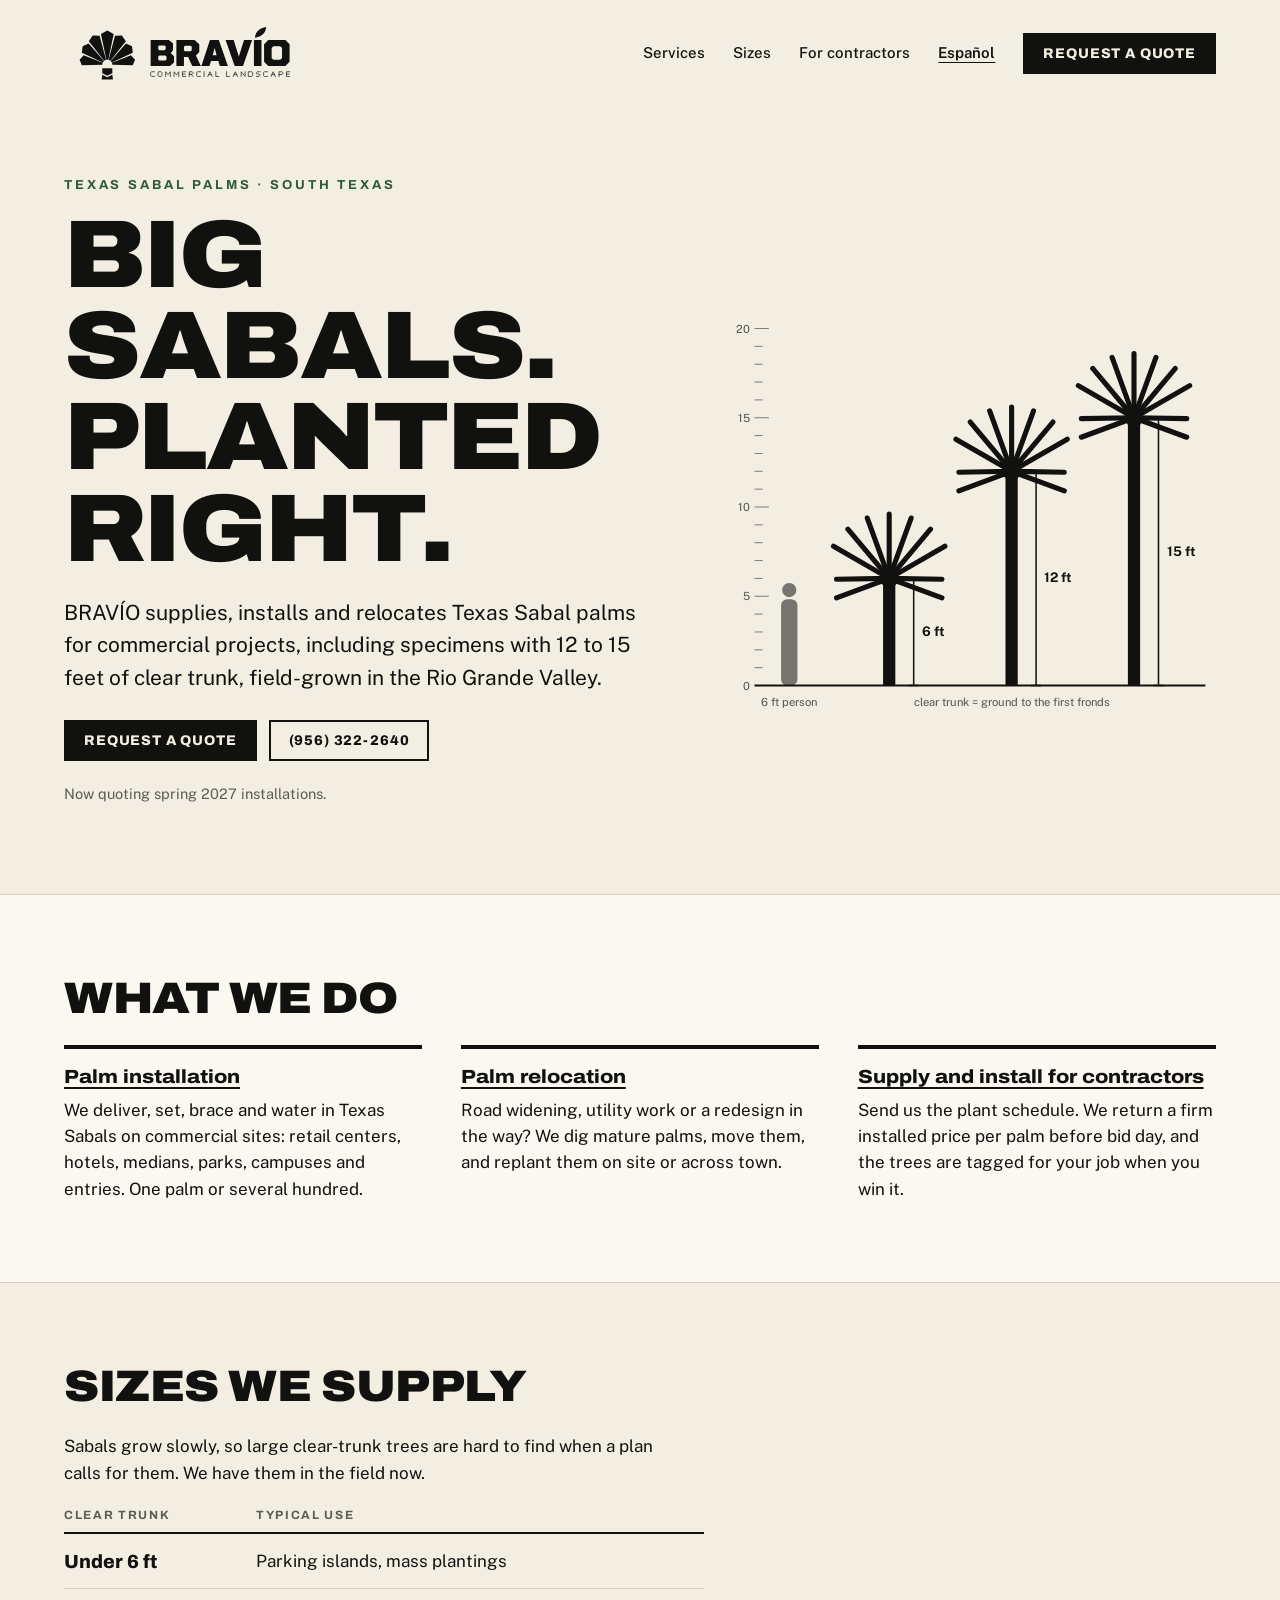
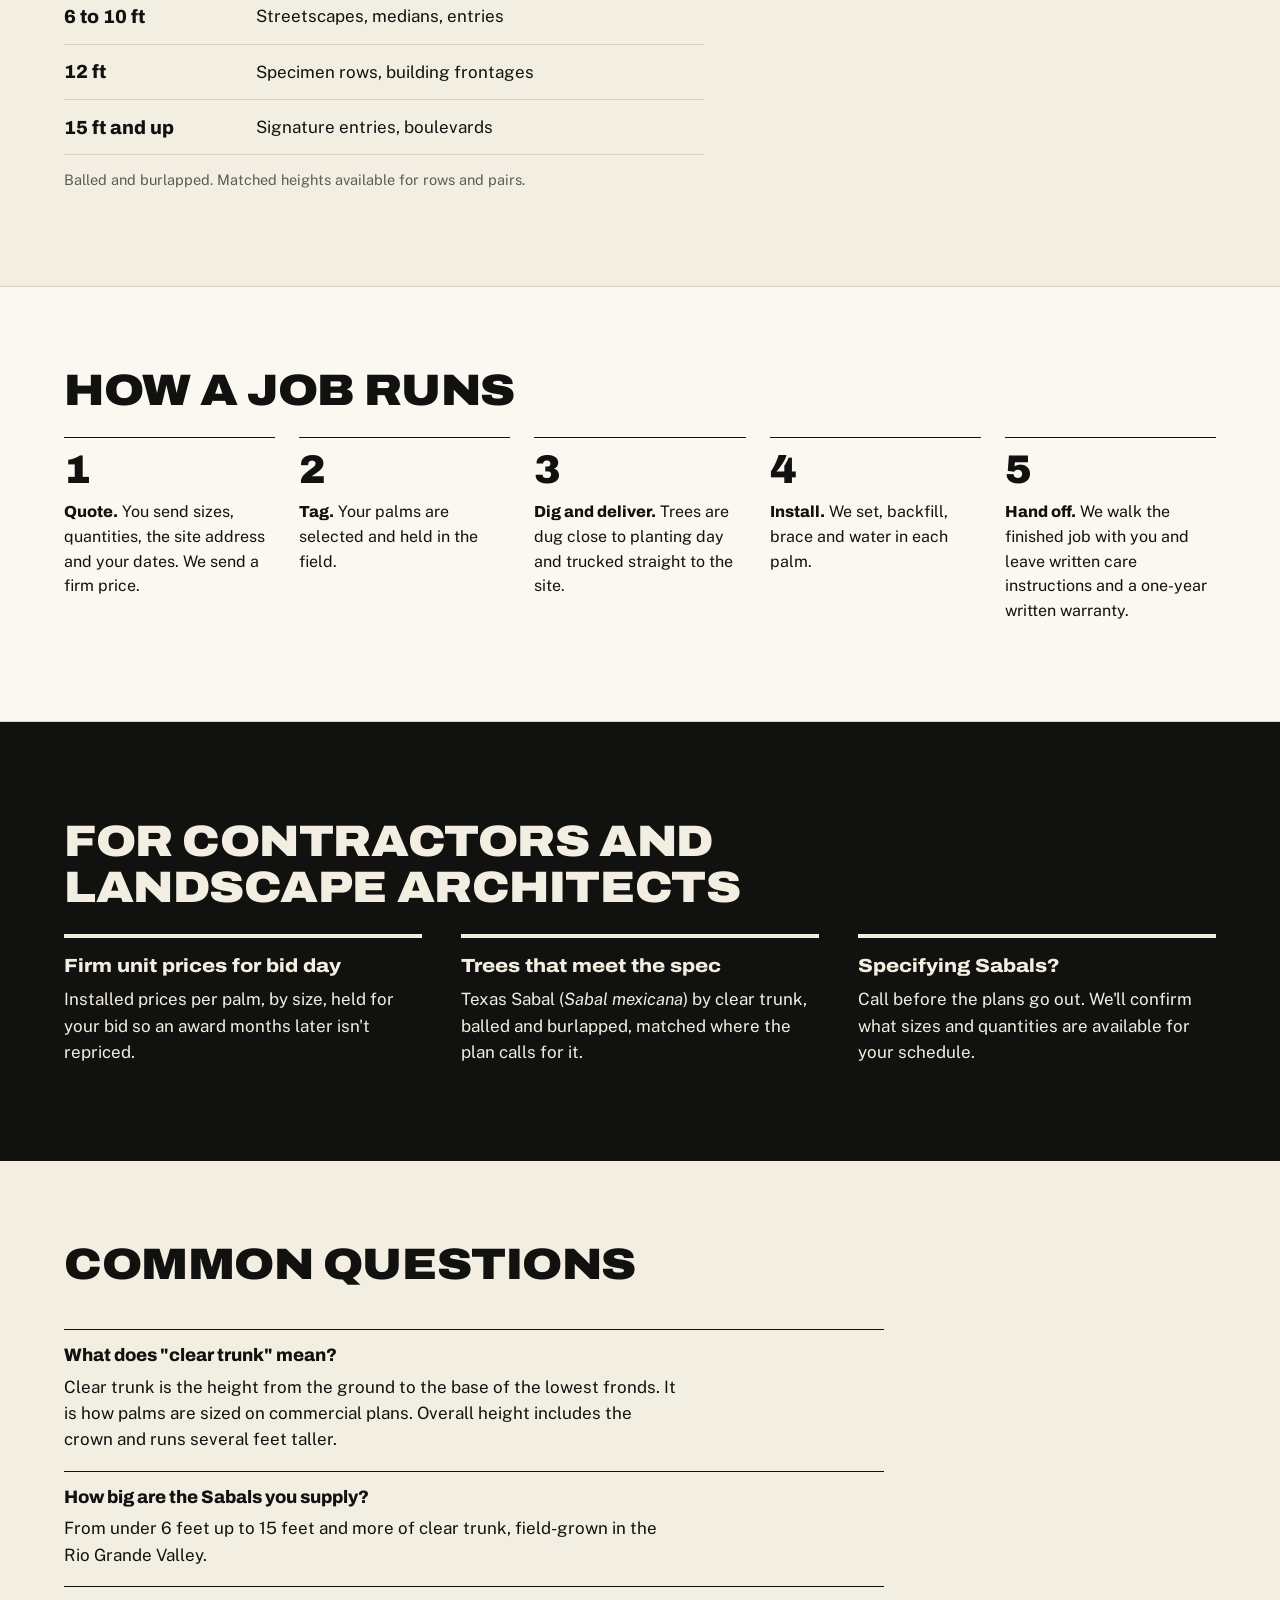
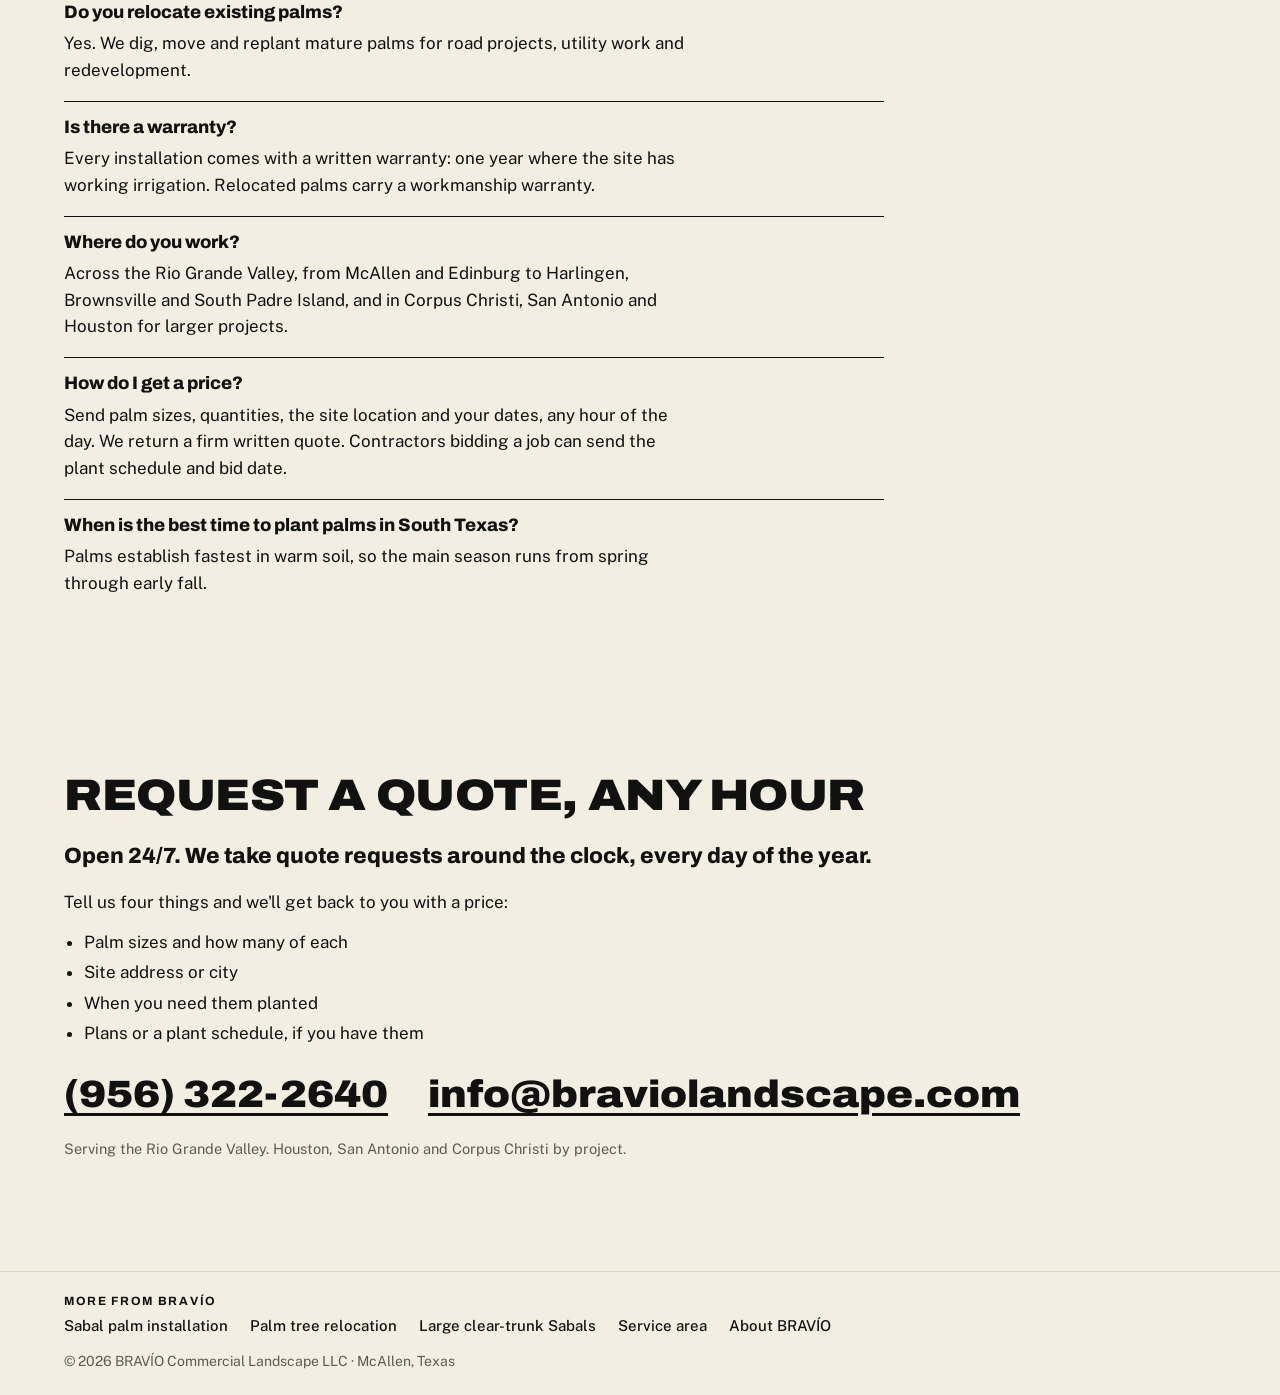
==== commit 102438bb: "Publish service pages, About page, questions section, 404 page and SEO fixes (EN/ES) Co-Authored-By:" ====
--- a/index.html
+++ b/index.html
@@ -3,7 +3,7 @@
 <head>
 <meta charset="utf-8">
 <meta name="viewport" content="width=device-width,initial-scale=1">
-<title>BRAVÍO Commercial Landscape | Texas Sabal palm installation, South Texas</title>
+<title>Texas Sabal Palm Installation, South Texas | BRAVÍO</title>
 <meta name="description" content="BRAVÍO supplies, installs and relocates Texas Sabal palms for commercial projects across South Texas, including 12 to 15 ft clear-trunk specimens.">
 <link rel="preconnect" href="https://fonts.googleapis.com">
 <link rel="preconnect" href="https://fonts.gstatic.com" crossorigin>
@@ -11,6 +11,7 @@
 <link rel="canonical" href="https://braviolandscape.com/">
 <link rel="alternate" hreflang="en" href="https://braviolandscape.com/">
 <link rel="alternate" hreflang="es" href="https://braviolandscape.com/es/">
+<link rel="alternate" hreflang="x-default" href="https://braviolandscape.com/">
 <meta property="og:type" content="website">
 <meta property="og:title" content="BRAVÍO Commercial Landscape">
 <meta property="og:description" content="Texas Sabal palms supplied, installed and relocated for commercial projects across South Texas, including 12 to 15 ft clear-trunk specimens.">
@@ -20,8 +21,9 @@
 <script type="application/ld+json">
 {"@context":"https://schema.org","@type":"LocalBusiness","additionalType":"https://schema.org/HomeAndConstructionBusiness","name":"BRAVÍO Commercial Landscape","legalName":"BRAVÍO Commercial Landscape LLC","url":"https://braviolandscape.com/","logo":"https://braviolandscape.com/og.png","image":"https://braviolandscape.com/og.png","telephone":"+1-956-322-2640","email":"info@braviolandscape.com","description":"Commercial palm contractor supplying, installing and relocating Texas Sabal palms (Sabal mexicana) across South Texas, including 12 to 15 ft clear-trunk specimens.","openingHoursSpecification":{"@type":"OpeningHoursSpecification","dayOfWeek":["Monday","Tuesday","Wednesday","Thursday","Friday","Saturday","Sunday"],"opens":"00:00","closes":"23:59"},"address":{"@type":"PostalAddress","addressLocality":"McAllen","addressRegion":"TX","addressCountry":"US"},"areaServed":["Rio Grande Valley","McAllen, TX","Edinburg, TX","Mission, TX","Pharr, TX","Harlingen, TX","Brownsville, TX","South Padre Island, TX","South Texas"],"knowsAbout":["Texas Sabal palm installation","Sabal mexicana","palm tree relocation","commercial landscape installation"]}
 </script>
+<script type="application/ld+json">{"@context": "https://schema.org", "@type": "FAQPage", "inLanguage": "en", "mainEntity": [{"@type": "Question", "name": "What does \"clear trunk\" mean?", "acceptedAnswer": {"@type": "Answer", "text": "Clear trunk is the height from the ground to the base of the lowest fronds. It is how palms are sized on commercial plans. Overall height includes the crown and runs several feet taller."}}, {"@type": "Question", "name": "How big are the Sabals you supply?", "acceptedAnswer": {"@type": "Answer", "text": "From under 6 feet up to 15 feet and more of clear trunk, field-grown in the Rio Grande Valley."}}, {"@type": "Question", "name": "Do you relocate existing palms?", "acceptedAnswer": {"@type": "Answer", "text": "Yes. We dig, move and replant mature palms for road projects, utility work and redevelopment."}}, {"@type": "Question", "name": "Is there a warranty?", "acceptedAnswer": {"@type": "Answer", "text": "Every installation comes with a written warranty: one year where the site has working irrigation. Relocated palms carry a workmanship warranty."}}, {"@type": "Question", "name": "Where do you work?", "acceptedAnswer": {"@type": "Answer", "text": "Across the Rio Grande Valley, from McAllen and Edinburg to Harlingen, Brownsville and South Padre Island, and in Corpus Christi, San Antonio and Houston for larger projects."}}, {"@type": "Question", "name": "How do I get a price?", "acceptedAnswer": {"@type": "Answer", "text": "Send palm sizes, quantities, the site location and your dates, any hour of the day. We return a firm written quote. Contractors bidding a job can send the plant schedule and bid date."}}, {"@type": "Question", "name": "When is the best time to plant palms in South Texas?", "acceptedAnswer": {"@type": "Answer", "text": "Palms establish fastest in warm soil, so the main season runs from spring through early fall."}}]}</script>
 <link rel="icon" href="favicon.svg" type="image/svg+xml">
-<link rel="stylesheet" href="styles.css">
+<link rel="stylesheet" href="styles.css?v=4">
 </head>
 <body>
 <header class="site">
@@ -54,15 +56,15 @@
     <h2>What we do</h2>
     <div class="cols">
       <article>
-        <h3>Palm installation</h3>
+        <h3><a href="texas-sabal-palm-installation/">Palm installation</a></h3>
         <p>We deliver, set, brace and water in Texas Sabals on commercial sites: retail centers, hotels, medians, parks, campuses and entries. One palm or several hundred.</p>
       </article>
       <article>
-        <h3>Palm relocation</h3>
+        <h3><a href="palm-tree-relocation/">Palm relocation</a></h3>
         <p>Road widening, utility work or a redesign in the way? We dig mature palms, move them, and replant them on site or across town.</p>
       </article>
       <article>
-        <h3>Supply and install for contractors</h3>
+        <h3><a href="large-sabal-palms-clear-trunk/">Supply and install for contractors</a></h3>
         <p>Send us the plant schedule. We return a firm installed price per palm before bid day, and the trees are tagged for your job when you win it.</p>
       </article>
     </div>
@@ -114,6 +116,11 @@
     </div>
   </section>
 
+  <section class="faq">
+    <h2>Common questions</h2>
+    <dl><dt>What does "clear trunk" mean?</dt><dd>Clear trunk is the height from the ground to the base of the lowest fronds. It is how palms are sized on commercial plans. Overall height includes the crown and runs several feet taller.</dd><dt>How big are the Sabals you supply?</dt><dd>From under 6 feet up to 15 feet and more of clear trunk, field-grown in the Rio Grande Valley.</dd><dt>Do you relocate existing palms?</dt><dd>Yes. We dig, move and replant mature palms for road projects, utility work and redevelopment.</dd><dt>Is there a warranty?</dt><dd>Every installation comes with a written warranty: one year where the site has working irrigation. Relocated palms carry a workmanship warranty.</dd><dt>Where do you work?</dt><dd>Across the Rio Grande Valley, from McAllen and Edinburg to Harlingen, Brownsville and South Padre Island, and in Corpus Christi, San Antonio and Houston for larger projects.</dd><dt>How do I get a price?</dt><dd>Send palm sizes, quantities, the site location and your dates, any hour of the day. We return a firm written quote. Contractors bidding a job can send the plant schedule and bid date.</dd><dt>When is the best time to plant palms in South Texas?</dt><dd>Palms establish fastest in warm soil, so the main season runs from spring through early fall.</dd></dl>
+  </section>
+
   <section id="quote" class="quote">
     <h2>Request a quote, any hour</h2>
     <p class="always">Open 24/7. We take quote requests around the clock, every day of the year.</p>
@@ -133,6 +140,7 @@
 </main>
 
 <footer>
+  <nav class="more" aria-label="More from BRAVÍO"><b>More from BRAVÍO</b><a href="texas-sabal-palm-installation/">Sabal palm installation</a><a href="palm-tree-relocation/">Palm tree relocation</a><a href="large-sabal-palms-clear-trunk/">Large clear-trunk Sabals</a><a href="service-area/">Service area</a><a href="about/">About BRAVÍO</a></nav>
   <span>© <span id="yr">2026</span> BRAVÍO Commercial Landscape LLC · McAllen, Texas</span>
 </footer>
 <script>document.getElementById('yr').textContent=new Date().getFullYear()</script>
--- a/styles.css
+++ b/styles.css
@@ -78,3 +78,28 @@
 html[lang="es"] h1{font-size:clamp(38px,6.4vw,78px)}
 
 .always{font:800 clamp(17px,2.2vw,22px)/1.3 var(--display);margin-bottom:18px}
+
+/* Service pages */
+.page-head{padding:clamp(28px,5vw,64px) var(--gutter) clamp(28px,4vw,48px);max-width:calc(var(--max) + 2*var(--gutter));margin:0 auto}
+.page-head h1{font-size:clamp(34px,5.4vw,64px);max-width:16ch}
+.page-head .lede{max-width:56ch}
+.page article{background:var(--paper);border-block:1px solid var(--rule);padding:clamp(32px,6vw,72px) var(--gutter)}
+.page article section{padding:0;max-width:var(--max);margin:0 auto clamp(28px,4vw,44px);display:grid;grid-template-columns:minmax(0,300px) minmax(0,1fr);gap:8px clamp(20px,4vw,56px);align-items:start}
+.page article section:last-child{margin-bottom:0}
+.page article section>*{margin:0;max-width:62ch}
+.page article h2{font-size:clamp(19px,2.2vw,24px);border-top:4px solid var(--ink);padding-top:12px;margin:0}
+.page article ul{padding-left:20px;display:grid;gap:6px}
+@media (max-width:760px){.page article section{grid-template-columns:minmax(0,1fr)}}
+
+/* Questions */
+.faq{padding-block:clamp(40px,7vw,80px)}
+.faq dl{margin:0;display:grid;gap:0;max-width:820px}
+.faq dt{font:800 18px/1.3 var(--display);border-top:1px solid var(--ink);padding-top:14px;margin-top:18px}
+.faq dd{margin:6px 0 0;max-width:62ch}
+
+/* Footer links */
+footer{display:grid;gap:14px}
+.more{display:flex;flex-wrap:wrap;gap:6px 22px;align-items:baseline}
+.more b{font:700 12px var(--display);letter-spacing:.14em;text-transform:uppercase;color:var(--ink);flex-basis:100%}
+.more a{color:var(--ink);text-underline-offset:4px}
+.cols h3 a{text-decoration-thickness:2px;text-underline-offset:4px}
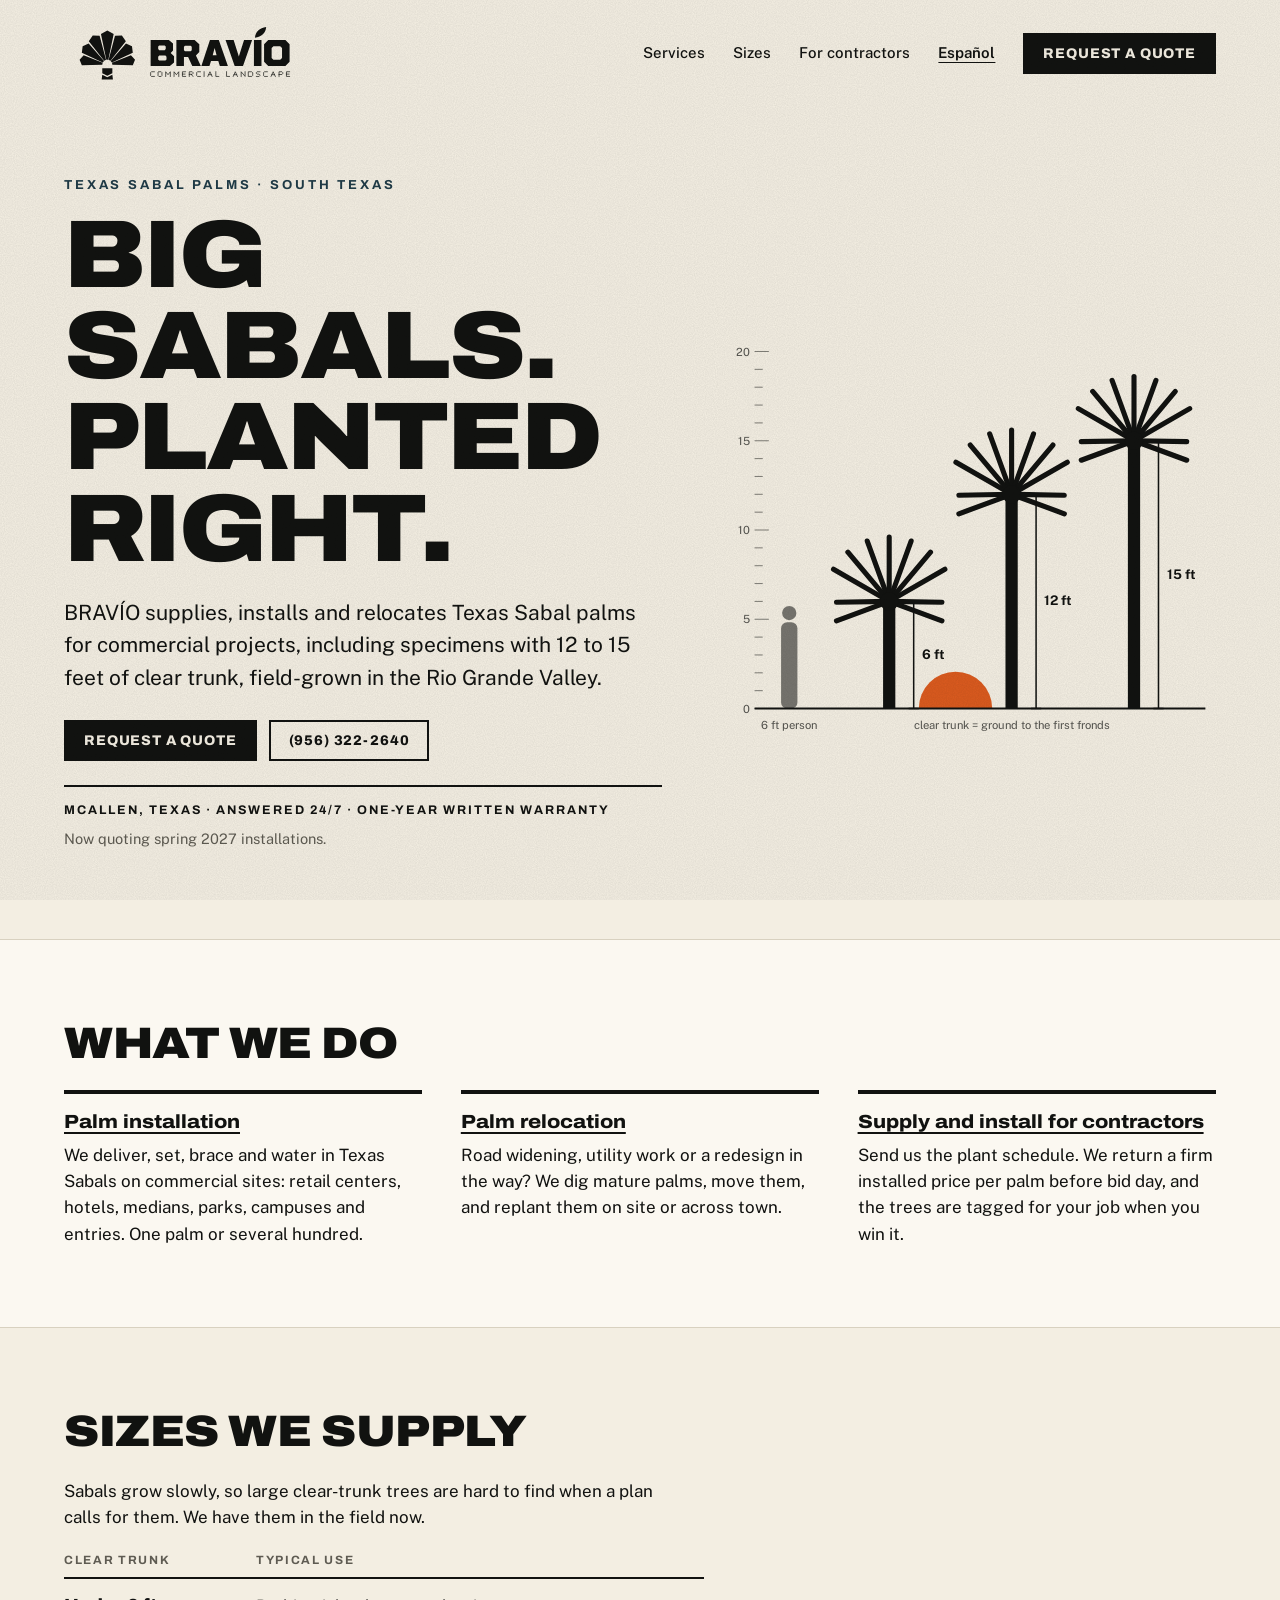
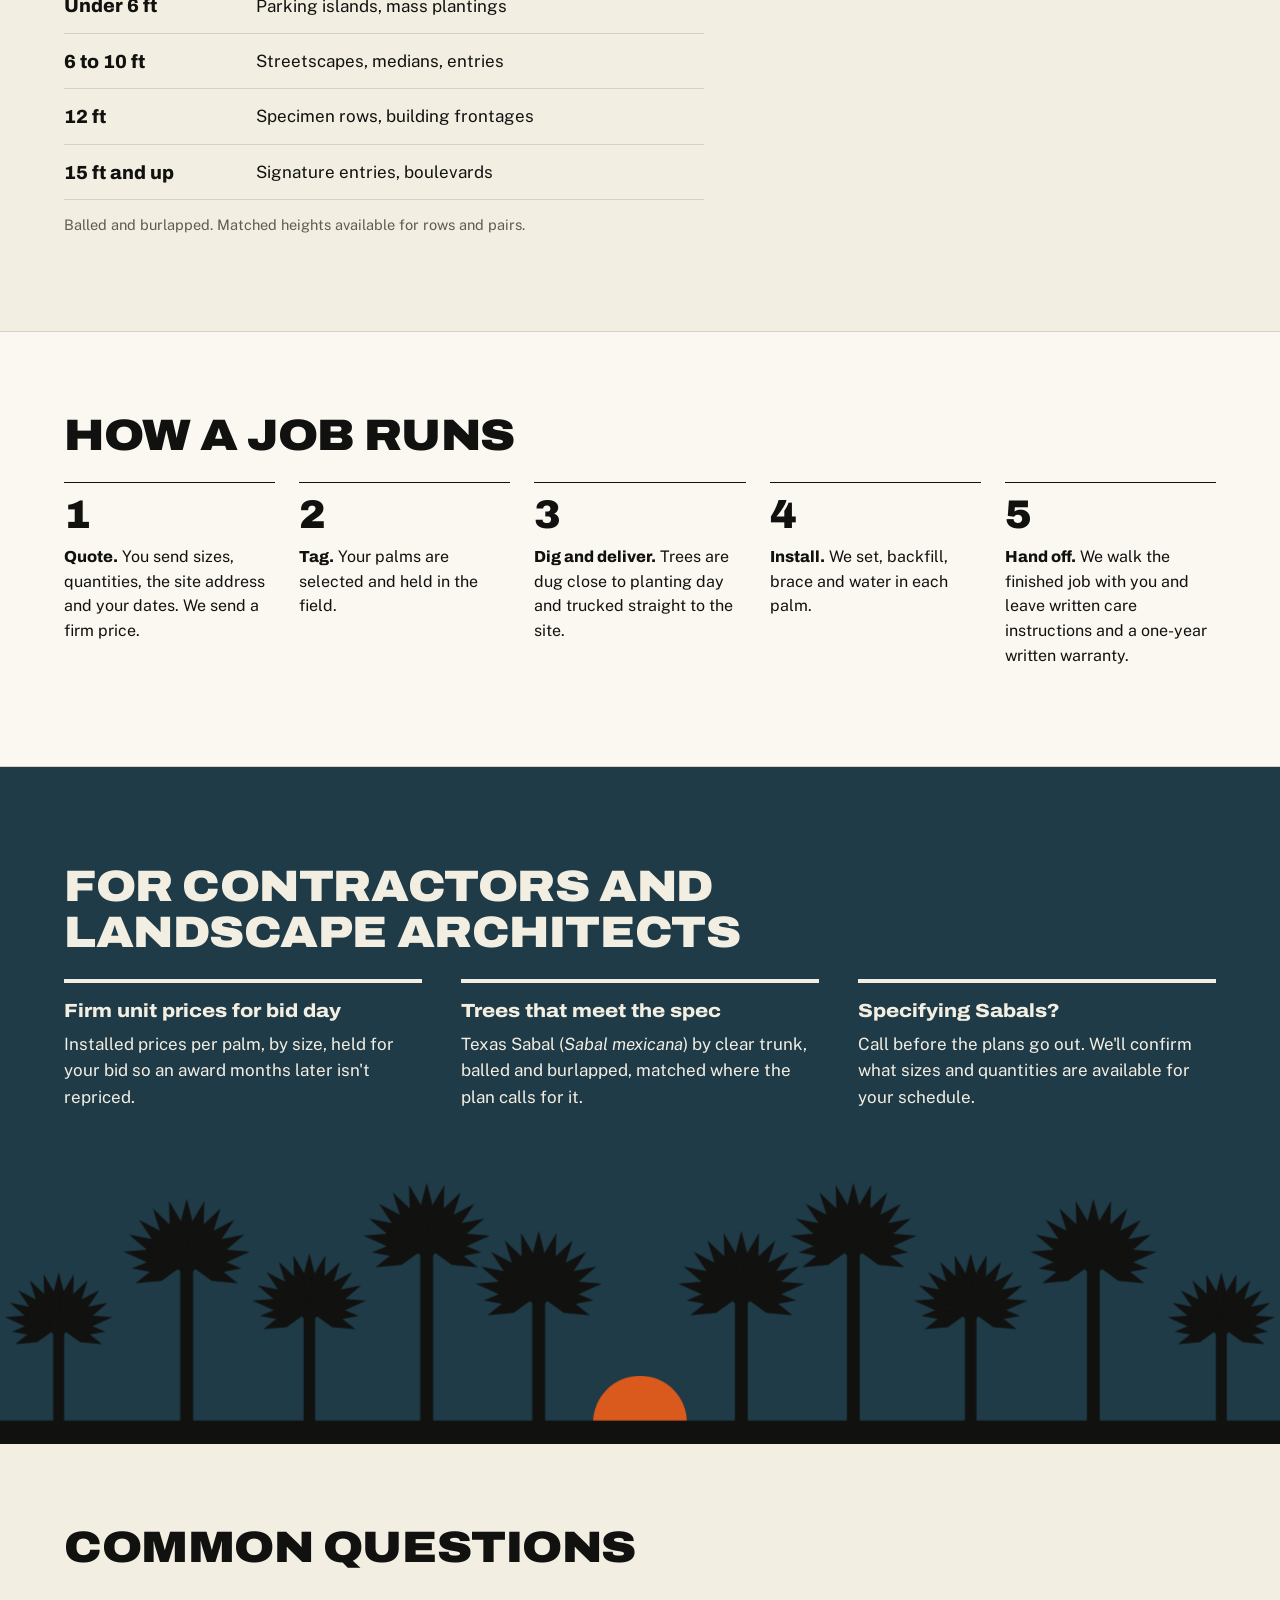
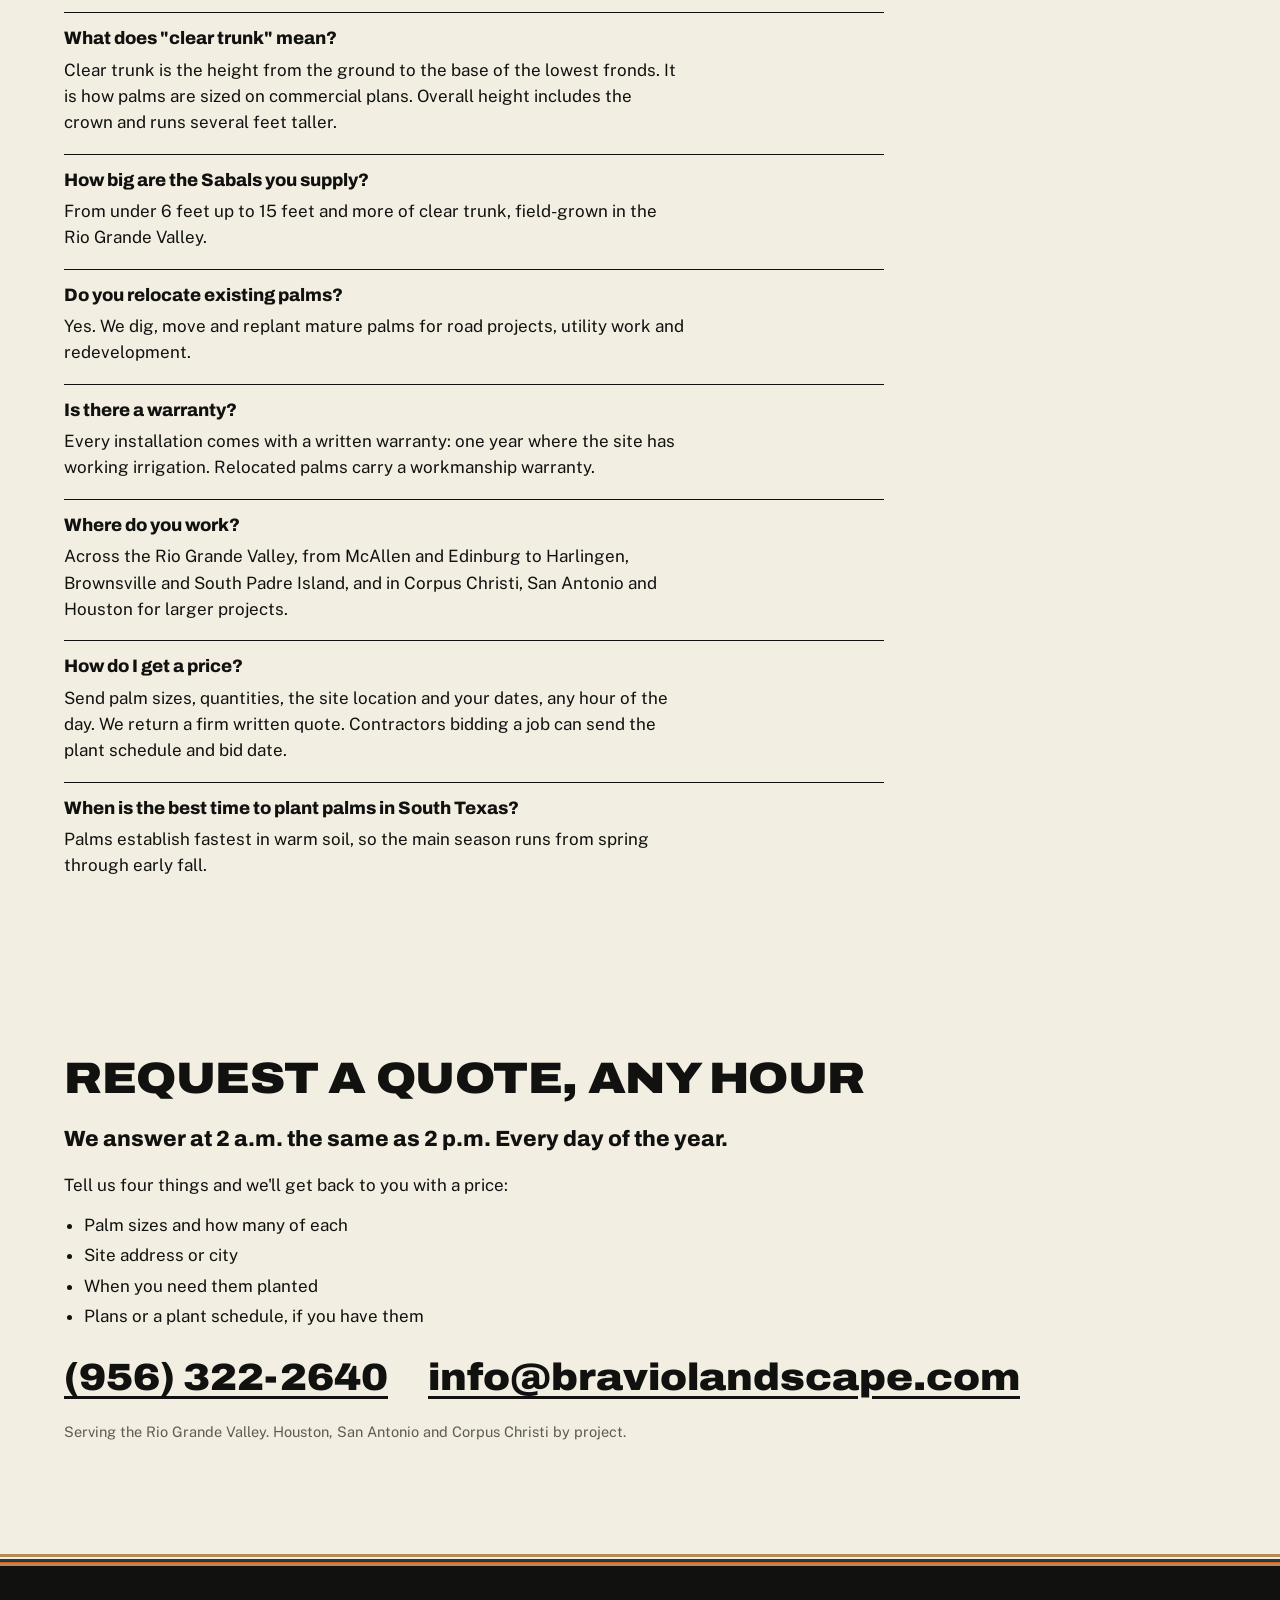
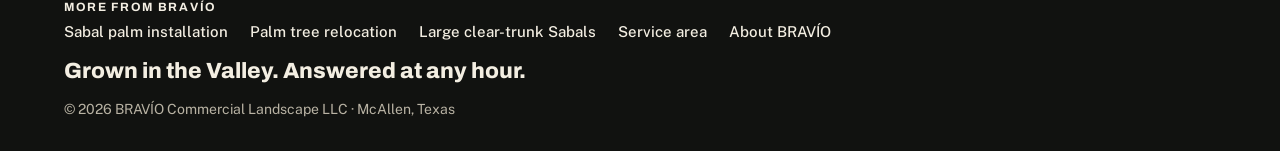
==== commit 179893aa: "New look: grain, Gulf navy, dusk palm band, one sun per screen Co-Authored-By: Claude Opus 5.5 <nore" ====
--- a/index.html
+++ b/index.html
@@ -23,7 +23,7 @@
 </script>
 <script type="application/ld+json">{"@context": "https://schema.org", "@type": "FAQPage", "inLanguage": "en", "mainEntity": [{"@type": "Question", "name": "What does \"clear trunk\" mean?", "acceptedAnswer": {"@type": "Answer", "text": "Clear trunk is the height from the ground to the base of the lowest fronds. It is how palms are sized on commercial plans. Overall height includes the crown and runs several feet taller."}}, {"@type": "Question", "name": "How big are the Sabals you supply?", "acceptedAnswer": {"@type": "Answer", "text": "From under 6 feet up to 15 feet and more of clear trunk, field-grown in the Rio Grande Valley."}}, {"@type": "Question", "name": "Do you relocate existing palms?", "acceptedAnswer": {"@type": "Answer", "text": "Yes. We dig, move and replant mature palms for road projects, utility work and redevelopment."}}, {"@type": "Question", "name": "Is there a warranty?", "acceptedAnswer": {"@type": "Answer", "text": "Every installation comes with a written warranty: one year where the site has working irrigation. Relocated palms carry a workmanship warranty."}}, {"@type": "Question", "name": "Where do you work?", "acceptedAnswer": {"@type": "Answer", "text": "Across the Rio Grande Valley, from McAllen and Edinburg to Harlingen, Brownsville and South Padre Island, and in Corpus Christi, San Antonio and Houston for larger projects."}}, {"@type": "Question", "name": "How do I get a price?", "acceptedAnswer": {"@type": "Answer", "text": "Send palm sizes, quantities, the site location and your dates, any hour of the day. We return a firm written quote. Contractors bidding a job can send the plant schedule and bid date."}}, {"@type": "Question", "name": "When is the best time to plant palms in South Texas?", "acceptedAnswer": {"@type": "Answer", "text": "Palms establish fastest in warm soil, so the main season runs from spring through early fall."}}]}</script>
 <link rel="icon" href="favicon.svg" type="image/svg+xml">
-<link rel="stylesheet" href="styles.css?v=4">
+<link rel="stylesheet" href="styles.css?v=5">
 </head>
 <body>
 <header class="site">
@@ -47,9 +47,10 @@
         <a class="btn" href="#quote">Request a quote</a>
         <a class="btn ghost" href="tel:+19563222640">(956) 322-2640</a>
       </div>
+      <p class="proof">McAllen, Texas · Answered 24/7 · One-year written warranty</p>
       <p class="booking">Now quoting spring 2027 installations.</p>
     </div>
-    <figure class="hero-fig"><svg viewBox="-10 30 480 470" role="img" aria-label="Scale drawing: a six-foot person beside Sabal palms with 6, 12 and 15 feet of clear trunk"><line x1="18" x2="460" y1="455" y2="455" stroke="currentColor" stroke-width="2"/><line x1="18" x2="32" y1="455.0" y2="455.0" stroke="currentColor" stroke-width="1" opacity=".5"/><text x="14" y="459.0" font-size="11" text-anchor="end" fill="currentColor" opacity=".7">0</text><line x1="18" x2="26" y1="437.5" y2="437.5" stroke="currentColor" stroke-width="1" opacity=".5"/><line x1="18" x2="26" y1="420.0" y2="420.0" stroke="currentColor" stroke-width="1" opacity=".5"/><line x1="18" x2="26" y1="402.5" y2="402.5" stroke="currentColor" stroke-width="1" opacity=".5"/><line x1="18" x2="26" y1="385.0" y2="385.0" stroke="currentColor" stroke-width="1" opacity=".5"/><line x1="18" x2="32" y1="367.5" y2="367.5" stroke="currentColor" stroke-width="1" opacity=".5"/><text x="14" y="371.5" font-size="11" text-anchor="end" fill="currentColor" opacity=".7">5</text><line x1="18" x2="26" y1="350.0" y2="350.0" stroke="currentColor" stroke-width="1" opacity=".5"/><line x1="18" x2="26" y1="332.5" y2="332.5" stroke="currentColor" stroke-width="1" opacity=".5"/><line x1="18" x2="26" y1="315.0" y2="315.0" stroke="currentColor" stroke-width="1" opacity=".5"/><line x1="18" x2="26" y1="297.5" y2="297.5" stroke="currentColor" stroke-width="1" opacity=".5"/><line x1="18" x2="32" y1="280.0" y2="280.0" stroke="currentColor" stroke-width="1" opacity=".5"/><text x="14" y="284.0" font-size="11" text-anchor="end" fill="currentColor" opacity=".7">10</text><line x1="18" x2="26" y1="262.5" y2="262.5" stroke="currentColor" stroke-width="1" opacity=".5"/><line x1="18" x2="26" y1="245.0" y2="245.0" stroke="currentColor" stroke-width="1" opacity=".5"/><line x1="18" x2="26" y1="227.5" y2="227.5" stroke="currentColor" stroke-width="1" opacity=".5"/><line x1="18" x2="26" y1="210.0" y2="210.0" stroke="currentColor" stroke-width="1" opacity=".5"/><line x1="18" x2="32" y1="192.5" y2="192.5" stroke="currentColor" stroke-width="1" opacity=".5"/><text x="14" y="196.5" font-size="11" text-anchor="end" fill="currentColor" opacity=".7">15</text><line x1="18" x2="26" y1="175.0" y2="175.0" stroke="currentColor" stroke-width="1" opacity=".5"/><line x1="18" x2="26" y1="157.5" y2="157.5" stroke="currentColor" stroke-width="1" opacity=".5"/><line x1="18" x2="26" y1="140.0" y2="140.0" stroke="currentColor" stroke-width="1" opacity=".5"/><line x1="18" x2="26" y1="122.5" y2="122.5" stroke="currentColor" stroke-width="1" opacity=".5"/><line x1="18" x2="32" y1="105.0" y2="105.0" stroke="currentColor" stroke-width="1" opacity=".5"/><text x="14" y="109.0" font-size="11" text-anchor="end" fill="currentColor" opacity=".7">20</text><g fill="currentColor" opacity=".55"><circle cx="52" cy="361.4" r="7"/><rect x="44" y="370.4" width="16" height="84.6" rx="6"/></g><rect x="144" y="350.0" width="12" height="105.0" fill="currentColor"/><line x1="150" y1="350.0" x2="98.3" y2="369.1" stroke="currentColor" stroke-width="5" stroke-linecap="round"/><line x1="150" y1="350.0" x2="98.3" y2="350.9" stroke="currentColor" stroke-width="5" stroke-linecap="round"/><line x1="150" y1="350.0" x2="95.4" y2="318.5" stroke="currentColor" stroke-width="5" stroke-linecap="round"/><line x1="150" y1="350.0" x2="109.5" y2="301.7" stroke="currentColor" stroke-width="5" stroke-linecap="round"/><line x1="150" y1="350.0" x2="128.5" y2="290.8" stroke="currentColor" stroke-width="5" stroke-linecap="round"/><line x1="150" y1="350.0" x2="150.0" y2="287.0" stroke="currentColor" stroke-width="5" stroke-linecap="round"/><line x1="150" y1="350.0" x2="171.5" y2="290.8" stroke="currentColor" stroke-width="5" stroke-linecap="round"/><line x1="150" y1="350.0" x2="190.5" y2="301.7" stroke="currentColor" stroke-width="5" stroke-linecap="round"/><line x1="150" y1="350.0" x2="204.6" y2="318.5" stroke="currentColor" stroke-width="5" stroke-linecap="round"/><line x1="150" y1="350.0" x2="201.7" y2="350.9" stroke="currentColor" stroke-width="5" stroke-linecap="round"/><line x1="150" y1="350.0" x2="201.7" y2="369.1" stroke="currentColor" stroke-width="5" stroke-linecap="round"/><circle cx="150" cy="350.0" r="9" fill="currentColor"/><rect x="264" y="245.0" width="12" height="210.0" fill="currentColor"/><line x1="270" y1="245.0" x2="218.3" y2="264.1" stroke="currentColor" stroke-width="5" stroke-linecap="round"/><line x1="270" y1="245.0" x2="218.3" y2="245.9" stroke="currentColor" stroke-width="5" stroke-linecap="round"/><line x1="270" y1="245.0" x2="215.4" y2="213.5" stroke="currentColor" stroke-width="5" stroke-linecap="round"/><line x1="270" y1="245.0" x2="229.5" y2="196.7" stroke="currentColor" stroke-width="5" stroke-linecap="round"/><line x1="270" y1="245.0" x2="248.5" y2="185.8" stroke="currentColor" stroke-width="5" stroke-linecap="round"/><line x1="270" y1="245.0" x2="270.0" y2="182.0" stroke="currentColor" stroke-width="5" stroke-linecap="round"/><line x1="270" y1="245.0" x2="291.5" y2="185.8" stroke="currentColor" stroke-width="5" stroke-linecap="round"/><line x1="270" y1="245.0" x2="310.5" y2="196.7" stroke="currentColor" stroke-width="5" stroke-linecap="round"/><line x1="270" y1="245.0" x2="324.6" y2="213.5" stroke="currentColor" stroke-width="5" stroke-linecap="round"/><line x1="270" y1="245.0" x2="321.7" y2="245.9" stroke="currentColor" stroke-width="5" stroke-linecap="round"/><line x1="270" y1="245.0" x2="321.7" y2="264.1" stroke="currentColor" stroke-width="5" stroke-linecap="round"/><circle cx="270" cy="245.0" r="9" fill="currentColor"/><rect x="384" y="192.5" width="12" height="262.5" fill="currentColor"/><line x1="390" y1="192.5" x2="338.3" y2="211.6" stroke="currentColor" stroke-width="5" stroke-linecap="round"/><line x1="390" y1="192.5" x2="338.3" y2="193.4" stroke="currentColor" stroke-width="5" stroke-linecap="round"/><line x1="390" y1="192.5" x2="335.4" y2="161.0" stroke="currentColor" stroke-width="5" stroke-linecap="round"/><line x1="390" y1="192.5" x2="349.5" y2="144.2" stroke="currentColor" stroke-width="5" stroke-linecap="round"/><line x1="390" y1="192.5" x2="368.5" y2="133.3" stroke="currentColor" stroke-width="5" stroke-linecap="round"/><line x1="390" y1="192.5" x2="390.0" y2="129.5" stroke="currentColor" stroke-width="5" stroke-linecap="round"/><line x1="390" y1="192.5" x2="411.5" y2="133.3" stroke="currentColor" stroke-width="5" stroke-linecap="round"/><line x1="390" y1="192.5" x2="430.5" y2="144.2" stroke="currentColor" stroke-width="5" stroke-linecap="round"/><line x1="390" y1="192.5" x2="444.6" y2="161.0" stroke="currentColor" stroke-width="5" stroke-linecap="round"/><line x1="390" y1="192.5" x2="441.7" y2="193.4" stroke="currentColor" stroke-width="5" stroke-linecap="round"/><line x1="390" y1="192.5" x2="441.7" y2="211.6" stroke="currentColor" stroke-width="5" stroke-linecap="round"/><circle cx="390" cy="192.5" r="9" fill="currentColor"/><g stroke="currentColor" stroke-width="1.5"><line x1="174" y1="350.0" x2="174" y2="455"/><line x1="169" y1="350.0" x2="179" y2="350.0"/><line x1="169" y1="455" x2="179" y2="455"/></g><text x="182" y="406.5" font-size="13" font-weight="700" fill="currentColor">6 ft</text><g stroke="currentColor" stroke-width="1.5"><line x1="294" y1="245.0" x2="294" y2="455"/><line x1="289" y1="245.0" x2="299" y2="245.0"/><line x1="289" y1="455" x2="299" y2="455"/></g><text x="302" y="354.0" font-size="13" font-weight="700" fill="currentColor">12 ft</text><g stroke="currentColor" stroke-width="1.5"><line x1="414" y1="192.5" x2="414" y2="455"/><line x1="409" y1="192.5" x2="419" y2="192.5"/><line x1="409" y1="455" x2="419" y2="455"/></g><text x="422" y="327.8" font-size="13" font-weight="700" fill="currentColor">15 ft</text><text x="52" y="475" font-size="11" text-anchor="middle" fill="currentColor" opacity=".7">6 ft person</text><text x="270" y="475" font-size="11" text-anchor="middle" fill="currentColor" opacity=".7">clear trunk = ground to the first fronds</text></svg></figure>
+    <figure class="hero-fig"><svg viewBox="-10 30 480 470" role="img" aria-label="Scale drawing: a six-foot person beside Sabal palms with 6, 12 and 15 feet of clear trunk"><path class="sun" d="M179 455a36 36 0 0 1 72 0z"/><line x1="18" x2="460" y1="455" y2="455" stroke="currentColor" stroke-width="2"/><line x1="18" x2="32" y1="455.0" y2="455.0" stroke="currentColor" stroke-width="1" opacity=".5"/><text x="14" y="459.0" font-size="11" text-anchor="end" fill="currentColor" opacity=".7">0</text><line x1="18" x2="26" y1="437.5" y2="437.5" stroke="currentColor" stroke-width="1" opacity=".5"/><line x1="18" x2="26" y1="420.0" y2="420.0" stroke="currentColor" stroke-width="1" opacity=".5"/><line x1="18" x2="26" y1="402.5" y2="402.5" stroke="currentColor" stroke-width="1" opacity=".5"/><line x1="18" x2="26" y1="385.0" y2="385.0" stroke="currentColor" stroke-width="1" opacity=".5"/><line x1="18" x2="32" y1="367.5" y2="367.5" stroke="currentColor" stroke-width="1" opacity=".5"/><text x="14" y="371.5" font-size="11" text-anchor="end" fill="currentColor" opacity=".7">5</text><line x1="18" x2="26" y1="350.0" y2="350.0" stroke="currentColor" stroke-width="1" opacity=".5"/><line x1="18" x2="26" y1="332.5" y2="332.5" stroke="currentColor" stroke-width="1" opacity=".5"/><line x1="18" x2="26" y1="315.0" y2="315.0" stroke="currentColor" stroke-width="1" opacity=".5"/><line x1="18" x2="26" y1="297.5" y2="297.5" stroke="currentColor" stroke-width="1" opacity=".5"/><line x1="18" x2="32" y1="280.0" y2="280.0" stroke="currentColor" stroke-width="1" opacity=".5"/><text x="14" y="284.0" font-size="11" text-anchor="end" fill="currentColor" opacity=".7">10</text><line x1="18" x2="26" y1="262.5" y2="262.5" stroke="currentColor" stroke-width="1" opacity=".5"/><line x1="18" x2="26" y1="245.0" y2="245.0" stroke="currentColor" stroke-width="1" opacity=".5"/><line x1="18" x2="26" y1="227.5" y2="227.5" stroke="currentColor" stroke-width="1" opacity=".5"/><line x1="18" x2="26" y1="210.0" y2="210.0" stroke="currentColor" stroke-width="1" opacity=".5"/><line x1="18" x2="32" y1="192.5" y2="192.5" stroke="currentColor" stroke-width="1" opacity=".5"/><text x="14" y="196.5" font-size="11" text-anchor="end" fill="currentColor" opacity=".7">15</text><line x1="18" x2="26" y1="175.0" y2="175.0" stroke="currentColor" stroke-width="1" opacity=".5"/><line x1="18" x2="26" y1="157.5" y2="157.5" stroke="currentColor" stroke-width="1" opacity=".5"/><line x1="18" x2="26" y1="140.0" y2="140.0" stroke="currentColor" stroke-width="1" opacity=".5"/><line x1="18" x2="26" y1="122.5" y2="122.5" stroke="currentColor" stroke-width="1" opacity=".5"/><line x1="18" x2="32" y1="105.0" y2="105.0" stroke="currentColor" stroke-width="1" opacity=".5"/><text x="14" y="109.0" font-size="11" text-anchor="end" fill="currentColor" opacity=".7">20</text><g fill="currentColor" opacity=".55"><circle cx="52" cy="361.4" r="7"/><rect x="44" y="370.4" width="16" height="84.6" rx="6"/></g><rect x="144" y="350.0" width="12" height="105.0" fill="currentColor"/><line x1="150" y1="350.0" x2="98.3" y2="369.1" stroke="currentColor" stroke-width="5" stroke-linecap="round"/><line x1="150" y1="350.0" x2="98.3" y2="350.9" stroke="currentColor" stroke-width="5" stroke-linecap="round"/><line x1="150" y1="350.0" x2="95.4" y2="318.5" stroke="currentColor" stroke-width="5" stroke-linecap="round"/><line x1="150" y1="350.0" x2="109.5" y2="301.7" stroke="currentColor" stroke-width="5" stroke-linecap="round"/><line x1="150" y1="350.0" x2="128.5" y2="290.8" stroke="currentColor" stroke-width="5" stroke-linecap="round"/><line x1="150" y1="350.0" x2="150.0" y2="287.0" stroke="currentColor" stroke-width="5" stroke-linecap="round"/><line x1="150" y1="350.0" x2="171.5" y2="290.8" stroke="currentColor" stroke-width="5" stroke-linecap="round"/><line x1="150" y1="350.0" x2="190.5" y2="301.7" stroke="currentColor" stroke-width="5" stroke-linecap="round"/><line x1="150" y1="350.0" x2="204.6" y2="318.5" stroke="currentColor" stroke-width="5" stroke-linecap="round"/><line x1="150" y1="350.0" x2="201.7" y2="350.9" stroke="currentColor" stroke-width="5" stroke-linecap="round"/><line x1="150" y1="350.0" x2="201.7" y2="369.1" stroke="currentColor" stroke-width="5" stroke-linecap="round"/><circle cx="150" cy="350.0" r="9" fill="currentColor"/><rect x="264" y="245.0" width="12" height="210.0" fill="currentColor"/><line x1="270" y1="245.0" x2="218.3" y2="264.1" stroke="currentColor" stroke-width="5" stroke-linecap="round"/><line x1="270" y1="245.0" x2="218.3" y2="245.9" stroke="currentColor" stroke-width="5" stroke-linecap="round"/><line x1="270" y1="245.0" x2="215.4" y2="213.5" stroke="currentColor" stroke-width="5" stroke-linecap="round"/><line x1="270" y1="245.0" x2="229.5" y2="196.7" stroke="currentColor" stroke-width="5" stroke-linecap="round"/><line x1="270" y1="245.0" x2="248.5" y2="185.8" stroke="currentColor" stroke-width="5" stroke-linecap="round"/><line x1="270" y1="245.0" x2="270.0" y2="182.0" stroke="currentColor" stroke-width="5" stroke-linecap="round"/><line x1="270" y1="245.0" x2="291.5" y2="185.8" stroke="currentColor" stroke-width="5" stroke-linecap="round"/><line x1="270" y1="245.0" x2="310.5" y2="196.7" stroke="currentColor" stroke-width="5" stroke-linecap="round"/><line x1="270" y1="245.0" x2="324.6" y2="213.5" stroke="currentColor" stroke-width="5" stroke-linecap="round"/><line x1="270" y1="245.0" x2="321.7" y2="245.9" stroke="currentColor" stroke-width="5" stroke-linecap="round"/><line x1="270" y1="245.0" x2="321.7" y2="264.1" stroke="currentColor" stroke-width="5" stroke-linecap="round"/><circle cx="270" cy="245.0" r="9" fill="currentColor"/><rect x="384" y="192.5" width="12" height="262.5" fill="currentColor"/><line x1="390" y1="192.5" x2="338.3" y2="211.6" stroke="currentColor" stroke-width="5" stroke-linecap="round"/><line x1="390" y1="192.5" x2="338.3" y2="193.4" stroke="currentColor" stroke-width="5" stroke-linecap="round"/><line x1="390" y1="192.5" x2="335.4" y2="161.0" stroke="currentColor" stroke-width="5" stroke-linecap="round"/><line x1="390" y1="192.5" x2="349.5" y2="144.2" stroke="currentColor" stroke-width="5" stroke-linecap="round"/><line x1="390" y1="192.5" x2="368.5" y2="133.3" stroke="currentColor" stroke-width="5" stroke-linecap="round"/><line x1="390" y1="192.5" x2="390.0" y2="129.5" stroke="currentColor" stroke-width="5" stroke-linecap="round"/><line x1="390" y1="192.5" x2="411.5" y2="133.3" stroke="currentColor" stroke-width="5" stroke-linecap="round"/><line x1="390" y1="192.5" x2="430.5" y2="144.2" stroke="currentColor" stroke-width="5" stroke-linecap="round"/><line x1="390" y1="192.5" x2="444.6" y2="161.0" stroke="currentColor" stroke-width="5" stroke-linecap="round"/><line x1="390" y1="192.5" x2="441.7" y2="193.4" stroke="currentColor" stroke-width="5" stroke-linecap="round"/><line x1="390" y1="192.5" x2="441.7" y2="211.6" stroke="currentColor" stroke-width="5" stroke-linecap="round"/><circle cx="390" cy="192.5" r="9" fill="currentColor"/><g stroke="currentColor" stroke-width="1.5"><line x1="174" y1="350.0" x2="174" y2="455"/><line x1="169" y1="350.0" x2="179" y2="350.0"/><line x1="169" y1="455" x2="179" y2="455"/></g><text x="182" y="406.5" font-size="13" font-weight="700" fill="currentColor">6 ft</text><g stroke="currentColor" stroke-width="1.5"><line x1="294" y1="245.0" x2="294" y2="455"/><line x1="289" y1="245.0" x2="299" y2="245.0"/><line x1="289" y1="455" x2="299" y2="455"/></g><text x="302" y="354.0" font-size="13" font-weight="700" fill="currentColor">12 ft</text><g stroke="currentColor" stroke-width="1.5"><line x1="414" y1="192.5" x2="414" y2="455"/><line x1="409" y1="192.5" x2="419" y2="192.5"/><line x1="409" y1="455" x2="419" y2="455"/></g><text x="422" y="327.8" font-size="13" font-weight="700" fill="currentColor">15 ft</text><text x="52" y="475" font-size="11" text-anchor="middle" fill="currentColor" opacity=".7">6 ft person</text><text x="270" y="475" font-size="11" text-anchor="middle" fill="currentColor" opacity=".7">clear trunk = ground to the first fronds</text></svg></figure>
   </section>
 
   <section id="services" class="band">
@@ -114,6 +115,7 @@
         <p>Call before the plans go out. We'll confirm what sizes and quantities are available for your schedule.</p>
       </article>
     </div>
+    <svg class="dusk-row" viewBox="0 0 1200 260" preserveAspectRatio="xMidYMax slice" aria-hidden="true" focusable="false"><circle class="sun" cx="600" cy="240" r="44"/><g class="sil"><rect x="499.0" y="120.0" width="12.0" height="120.0"/><polygon points="505.0,120.0 476.1,124.1 457.2,139.3 481.3,137.1"/><polygon points="505.0,120.0 476.0,116.0 453.7,125.4 477.5,129.9"/><polygon points="505.0,120.0 473.7,107.4 445.9,109.6 471.3,121.2"/><polygon points="505.0,120.0 478.4,99.2 451.1,93.7 472.3,111.8"/><polygon points="505.0,120.0 485.2,92.7 460.4,79.9 475.8,103.1"/><polygon points="505.0,120.0 493.4,88.3 473.2,69.1 481.6,95.7"/><polygon points="505.0,120.0 502.6,86.3 488.5,62.3 489.2,90.2"/><polygon points="505.0,120.0 512.0,87.0 505.0,60.0 498.0,87.0"/><polygon points="505.0,120.0 520.8,90.2 521.5,62.3 507.4,86.3"/><polygon points="505.0,120.0 528.4,95.7 536.8,69.1 516.6,88.3"/><polygon points="505.0,120.0 534.2,103.1 549.6,79.9 524.8,92.7"/><polygon points="505.0,120.0 537.7,111.8 558.9,93.7 531.6,99.2"/><polygon points="505.0,120.0 538.7,121.2 564.1,109.6 536.3,107.4"/><polygon points="505.0,120.0 532.5,129.9 556.3,125.4 534.0,116.0"/><polygon points="505.0,120.0 528.7,137.1 552.8,139.3 533.9,124.1"/><circle cx="505.0" cy="120.0" r="10.0"/><rect x="689.0" y="120.0" width="12.0" height="120.0"/><polygon points="695.0,120.0 666.1,124.1 647.2,139.3 671.3,137.1"/><polygon points="695.0,120.0 666.0,116.0 643.7,125.4 667.5,129.9"/><polygon points="695.0,120.0 663.7,107.4 635.9,109.6 661.3,121.2"/><polygon points="695.0,120.0 668.4,99.2 641.1,93.7 662.3,111.8"/><polygon points="695.0,120.0 675.2,92.7 650.4,79.9 665.8,103.1"/><polygon points="695.0,120.0 683.4,88.3 663.2,69.1 671.6,95.7"/><polygon points="695.0,120.0 692.6,86.3 678.5,62.3 679.2,90.2"/><polygon points="695.0,120.0 702.0,87.0 695.0,60.0 688.0,87.0"/><polygon points="695.0,120.0 710.8,90.2 711.5,62.3 697.4,86.3"/><polygon points="695.0,120.0 718.4,95.7 726.8,69.1 706.6,88.3"/><polygon points="695.0,120.0 724.2,103.1 739.6,79.9 714.8,92.7"/><polygon points="695.0,120.0 727.7,111.8 748.9,93.7 721.6,99.2"/><polygon points="695.0,120.0 728.7,121.2 754.1,109.6 726.3,107.4"/><polygon points="695.0,120.0 722.5,129.9 746.3,125.4 724.0,116.0"/><polygon points="695.0,120.0 718.7,137.1 742.8,139.3 723.9,124.1"/><circle cx="695.0" cy="120.0" r="10.0"/><rect x="394.0" y="75.0" width="12.0" height="165.0"/><polygon points="400.0,75.0 371.1,79.1 352.2,94.3 376.3,92.1"/><polygon points="400.0,75.0 371.0,71.0 348.7,80.4 372.5,84.9"/><polygon points="400.0,75.0 368.7,62.4 340.9,64.6 366.3,76.2"/><polygon points="400.0,75.0 373.4,54.2 346.1,48.7 367.3,66.8"/><polygon points="400.0,75.0 380.2,47.7 355.4,34.9 370.8,58.1"/><polygon points="400.0,75.0 388.4,43.3 368.2,24.1 376.6,50.7"/><polygon points="400.0,75.0 397.6,41.3 383.5,17.3 384.2,45.2"/><polygon points="400.0,75.0 407.0,42.0 400.0,15.0 393.0,42.0"/><polygon points="400.0,75.0 415.8,45.2 416.5,17.3 402.4,41.3"/><polygon points="400.0,75.0 423.4,50.7 431.8,24.1 411.6,43.3"/><polygon points="400.0,75.0 429.2,58.1 444.6,34.9 419.8,47.7"/><polygon points="400.0,75.0 432.7,66.8 453.9,48.7 426.6,54.2"/><polygon points="400.0,75.0 433.7,76.2 459.1,64.6 431.3,62.4"/><polygon points="400.0,75.0 427.5,84.9 451.3,80.4 429.0,71.0"/><polygon points="400.0,75.0 423.7,92.1 447.8,94.3 428.9,79.1"/><circle cx="400.0" cy="75.0" r="10.0"/><rect x="794.0" y="75.0" width="12.0" height="165.0"/><polygon points="800.0,75.0 771.1,79.1 752.2,94.3 776.3,92.1"/><polygon points="800.0,75.0 771.0,71.0 748.7,80.4 772.5,84.9"/><polygon points="800.0,75.0 768.7,62.4 740.9,64.6 766.3,76.2"/><polygon points="800.0,75.0 773.4,54.2 746.1,48.7 767.3,66.8"/><polygon points="800.0,75.0 780.2,47.7 755.4,34.9 770.8,58.1"/><polygon points="800.0,75.0 788.4,43.3 768.2,24.1 776.6,50.7"/><polygon points="800.0,75.0 797.6,41.3 783.5,17.3 784.2,45.2"/><polygon points="800.0,75.0 807.0,42.0 800.0,15.0 793.0,42.0"/><polygon points="800.0,75.0 815.8,45.2 816.5,17.3 802.4,41.3"/><polygon points="800.0,75.0 823.4,50.7 831.8,24.1 811.6,43.3"/><polygon points="800.0,75.0 829.2,58.1 844.6,34.9 819.8,47.7"/><polygon points="800.0,75.0 832.7,66.8 853.9,48.7 826.6,54.2"/><polygon points="800.0,75.0 833.7,76.2 859.1,64.6 831.3,62.4"/><polygon points="800.0,75.0 827.5,84.9 851.3,80.4 829.0,71.0"/><polygon points="800.0,75.0 823.7,92.1 847.8,94.3 828.9,79.1"/><circle cx="800.0" cy="75.0" r="10.0"/><rect x="284.6" y="135.0" width="10.8" height="105.0"/><polygon points="290.0,135.0 264.0,138.7 246.9,152.4 268.7,150.4"/><polygon points="290.0,135.0 263.9,131.4 243.8,139.9 265.3,143.9"/><polygon points="290.0,135.0 261.8,123.6 236.8,125.6 259.7,136.0"/><polygon points="290.0,135.0 266.1,116.3 241.5,111.3 260.5,127.6"/><polygon points="290.0,135.0 272.1,110.4 249.9,98.9 263.7,119.8"/><polygon points="290.0,135.0 279.6,106.5 261.4,89.2 268.9,113.2"/><polygon points="290.0,135.0 287.9,104.7 275.1,83.1 275.8,108.2"/><polygon points="290.0,135.0 296.3,105.3 290.0,81.0 283.7,105.3"/><polygon points="290.0,135.0 304.2,108.2 304.9,83.1 292.1,104.7"/><polygon points="290.0,135.0 311.1,113.2 318.6,89.2 300.4,106.5"/><polygon points="290.0,135.0 316.3,119.8 330.1,98.9 307.9,110.4"/><polygon points="290.0,135.0 319.5,127.6 338.5,111.3 313.9,116.3"/><polygon points="290.0,135.0 320.3,136.0 343.2,125.6 318.2,123.6"/><polygon points="290.0,135.0 314.7,143.9 336.2,139.9 316.1,131.4"/><polygon points="290.0,135.0 311.3,150.4 333.1,152.4 316.0,138.7"/><circle cx="290.0" cy="135.0" r="9.0"/><rect x="904.6" y="135.0" width="10.8" height="105.0"/><polygon points="910.0,135.0 884.0,138.7 866.9,152.4 888.7,150.4"/><polygon points="910.0,135.0 883.9,131.4 863.8,139.9 885.3,143.9"/><polygon points="910.0,135.0 881.8,123.6 856.8,125.6 879.7,136.0"/><polygon points="910.0,135.0 886.1,116.3 861.5,111.3 880.5,127.6"/><polygon points="910.0,135.0 892.1,110.4 869.9,98.9 883.7,119.8"/><polygon points="910.0,135.0 899.6,106.5 881.4,89.2 888.9,113.2"/><polygon points="910.0,135.0 907.9,104.7 895.1,83.1 895.8,108.2"/><polygon points="910.0,135.0 916.3,105.3 910.0,81.0 903.7,105.3"/><polygon points="910.0,135.0 924.2,108.2 924.9,83.1 912.1,104.7"/><polygon points="910.0,135.0 931.1,113.2 938.6,89.2 920.4,106.5"/><polygon points="910.0,135.0 936.3,119.8 950.1,98.9 927.9,110.4"/><polygon points="910.0,135.0 939.5,127.6 958.5,111.3 933.9,116.3"/><polygon points="910.0,135.0 940.3,136.0 963.2,125.6 938.2,123.6"/><polygon points="910.0,135.0 934.7,143.9 956.2,139.9 936.1,131.4"/><polygon points="910.0,135.0 931.3,150.4 953.1,152.4 936.0,138.7"/><circle cx="910.0" cy="135.0" r="9.0"/><rect x="169.0" y="90.0" width="12.0" height="150.0"/><polygon points="175.0,90.0 146.1,94.1 127.2,109.3 151.3,107.1"/><polygon points="175.0,90.0 146.0,86.0 123.7,95.4 147.5,99.9"/><polygon points="175.0,90.0 143.7,77.4 115.9,79.6 141.3,91.2"/><polygon points="175.0,90.0 148.4,69.2 121.1,63.7 142.3,81.8"/><polygon points="175.0,90.0 155.2,62.7 130.4,49.9 145.8,73.1"/><polygon points="175.0,90.0 163.4,58.3 143.2,39.1 151.6,65.7"/><polygon points="175.0,90.0 172.6,56.3 158.5,32.3 159.2,60.2"/><polygon points="175.0,90.0 182.0,57.0 175.0,30.0 168.0,57.0"/><polygon points="175.0,90.0 190.8,60.2 191.5,32.3 177.4,56.3"/><polygon points="175.0,90.0 198.4,65.7 206.8,39.1 186.6,58.3"/><polygon points="175.0,90.0 204.2,73.1 219.6,49.9 194.8,62.7"/><polygon points="175.0,90.0 207.7,81.8 228.9,63.7 201.6,69.2"/><polygon points="175.0,90.0 208.7,91.2 234.1,79.6 206.3,77.4"/><polygon points="175.0,90.0 202.5,99.9 226.3,95.4 204.0,86.0"/><polygon points="175.0,90.0 198.7,107.1 222.8,109.3 203.9,94.1"/><circle cx="175.0" cy="90.0" r="10.0"/><rect x="1019.0" y="90.0" width="12.0" height="150.0"/><polygon points="1025.0,90.0 996.1,94.1 977.2,109.3 1001.3,107.1"/><polygon points="1025.0,90.0 996.0,86.0 973.7,95.4 997.5,99.9"/><polygon points="1025.0,90.0 993.7,77.4 965.9,79.6 991.3,91.2"/><polygon points="1025.0,90.0 998.4,69.2 971.1,63.7 992.3,81.8"/><polygon points="1025.0,90.0 1005.2,62.7 980.4,49.9 995.8,73.1"/><polygon points="1025.0,90.0 1013.4,58.3 993.2,39.1 1001.6,65.7"/><polygon points="1025.0,90.0 1022.6,56.3 1008.5,32.3 1009.2,60.2"/><polygon points="1025.0,90.0 1032.0,57.0 1025.0,30.0 1018.0,57.0"/><polygon points="1025.0,90.0 1040.8,60.2 1041.5,32.3 1027.4,56.3"/><polygon points="1025.0,90.0 1048.4,65.7 1056.8,39.1 1036.6,58.3"/><polygon points="1025.0,90.0 1054.2,73.1 1069.6,49.9 1044.8,62.7"/><polygon points="1025.0,90.0 1057.7,81.8 1078.9,63.7 1051.6,69.2"/><polygon points="1025.0,90.0 1058.7,91.2 1084.1,79.6 1056.3,77.4"/><polygon points="1025.0,90.0 1052.5,99.9 1076.3,95.4 1054.0,86.0"/><polygon points="1025.0,90.0 1048.7,107.1 1072.8,109.3 1053.9,94.1"/><circle cx="1025.0" cy="90.0" r="10.0"/><rect x="49.9" y="150.0" width="10.2" height="90.0"/><polygon points="55.0,150.0 30.4,153.5 14.3,166.4 34.9,164.6"/><polygon points="55.0,150.0 30.4,146.6 11.4,154.6 31.6,158.4"/><polygon points="55.0,150.0 28.4,139.3 4.8,141.1 26.3,151.0"/><polygon points="55.0,150.0 32.4,132.4 9.2,127.6 27.2,143.1"/><polygon points="55.0,150.0 38.1,126.8 17.1,115.9 30.2,135.7"/><polygon points="55.0,150.0 45.2,123.1 28.0,106.7 35.1,129.4"/><polygon points="55.0,150.0 53.0,121.4 40.9,101.0 41.5,124.7"/><polygon points="55.0,150.0 61.0,122.0 55.0,99.0 49.0,122.0"/><polygon points="55.0,150.0 68.5,124.7 69.1,101.0 57.0,121.4"/><polygon points="55.0,150.0 74.9,129.4 82.0,106.7 64.8,123.1"/><polygon points="55.0,150.0 79.8,135.7 92.9,115.9 71.9,126.8"/><polygon points="55.0,150.0 82.8,143.1 100.8,127.6 77.6,132.4"/><polygon points="55.0,150.0 83.7,151.0 105.2,141.1 81.6,139.3"/><polygon points="55.0,150.0 78.4,158.4 98.6,154.6 79.6,146.6"/><polygon points="55.0,150.0 75.1,164.6 95.7,166.4 79.6,153.5"/><circle cx="55.0" cy="150.0" r="8.5"/><rect x="1139.9" y="150.0" width="10.2" height="90.0"/><polygon points="1145.0,150.0 1120.4,153.5 1104.3,166.4 1124.9,164.6"/><polygon points="1145.0,150.0 1120.4,146.6 1101.4,154.6 1121.6,158.4"/><polygon points="1145.0,150.0 1118.4,139.3 1094.8,141.1 1116.3,151.0"/><polygon points="1145.0,150.0 1122.4,132.4 1099.2,127.6 1117.2,143.1"/><polygon points="1145.0,150.0 1128.1,126.8 1107.1,115.9 1120.2,135.7"/><polygon points="1145.0,150.0 1135.2,123.1 1118.0,106.7 1125.1,129.4"/><polygon points="1145.0,150.0 1143.0,121.4 1130.9,101.0 1131.5,124.7"/><polygon points="1145.0,150.0 1151.0,122.0 1145.0,99.0 1139.0,122.0"/><polygon points="1145.0,150.0 1158.5,124.7 1159.1,101.0 1147.0,121.4"/><polygon points="1145.0,150.0 1164.9,129.4 1172.0,106.7 1154.8,123.1"/><polygon points="1145.0,150.0 1169.8,135.7 1182.9,115.9 1161.9,126.8"/><polygon points="1145.0,150.0 1172.8,143.1 1190.8,127.6 1167.6,132.4"/><polygon points="1145.0,150.0 1173.7,151.0 1195.2,141.1 1171.6,139.3"/><polygon points="1145.0,150.0 1168.4,158.4 1188.6,154.6 1169.6,146.6"/><polygon points="1145.0,150.0 1165.1,164.6 1185.7,166.4 1169.6,153.5"/><circle cx="1145.0" cy="150.0" r="8.5"/><rect x="-2000" y="238" width="5200" height="24"/></g></svg>
   </section>
 
   <section class="faq">
@@ -123,7 +125,7 @@
 
   <section id="quote" class="quote">
     <h2>Request a quote, any hour</h2>
-    <p class="always">Open 24/7. We take quote requests around the clock, every day of the year.</p>
+    <p class="always">We answer at 2 a.m. the same as 2 p.m. Every day of the year.</p>
     <p>Tell us four things and we'll get back to you with a price:</p>
     <ul>
       <li>Palm sizes and how many of each</li>
@@ -141,6 +143,7 @@
 
 <footer>
   <nav class="more" aria-label="More from BRAVÍO"><b>More from BRAVÍO</b><a href="texas-sabal-palm-installation/">Sabal palm installation</a><a href="palm-tree-relocation/">Palm tree relocation</a><a href="large-sabal-palms-clear-trunk/">Large clear-trunk Sabals</a><a href="service-area/">Service area</a><a href="about/">About BRAVÍO</a></nav>
+  <span class="tag">Grown in the Valley. Answered at any hour.</span>
   <span>© <span id="yr">2026</span> BRAVÍO Commercial Landscape LLC · McAllen, Texas</span>
 </footer>
 <script>document.getElementById('yr').textContent=new Date().getFullYear()</script>
--- a/styles.css
+++ b/styles.css
@@ -1,6 +1,8 @@
-/* BRAVÍO brand: black on bone, heavy display type. One accent, used sparingly. */
+/* BRAVÍO brand: warm ink on bone, heavy display type, visible grain.
+   Look and feel comes from vibe/brief.md ("Sol y Sombra"): silhouettes at dusk,
+   a low horizon, and one orange thing per screen (--sol). Do not spread the orange. */
 :root{
-  --bone:#F3EEE2; --paper:#FBF8F1; --ink:#111210; --stone:#5E5B52; --rule:#D8D1C0; --field:#2E5A3B;
+  --bone:#F3EEE2; --paper:#FBF8F1; --ink:#111210; --stone:#5E5B52; --rule:#D8D1C0; --field:#2E5A3B; --gulf:#1F3B47; --tan:#B58A5A; --sol:#DA5A1E;
   --display:"Archivo","Arial Black",Arial,sans-serif; --body:"Public Sans",system-ui,-apple-system,"Segoe UI",sans-serif;
   --gutter:clamp(16px,5vw,64px); --max:1160px;
 }
@@ -9,7 +11,7 @@
 @media (prefers-reduced-motion:reduce){html{scroll-behavior:auto}}
 body{margin:0;background:var(--bone);color:var(--ink);font:17px/1.55 var(--body)}
 a{color:inherit}
-a:focus-visible{outline:3px solid var(--field);outline-offset:3px}
+a:focus-visible{outline:3px solid var(--gulf);outline-offset:3px}
 h1,h2,h3{font-family:var(--display);font-stretch:112%;margin:0;text-wrap:balance}
 h1{font-weight:900;font-size:clamp(44px,8vw,96px);line-height:.95;letter-spacing:-.02em;text-transform:uppercase}
 h2{font-weight:900;font-size:clamp(28px,4vw,44px);line-height:1.05;text-transform:uppercase;letter-spacing:-.01em;margin-bottom:24px}
@@ -26,13 +28,13 @@
 nav a{text-decoration:none}
 nav a:hover{text-decoration:underline;text-underline-offset:4px}
 nav .cta,.btn{background:var(--ink);color:var(--bone);padding:11px 18px;font:800 14px var(--display);letter-spacing:.06em;text-transform:uppercase;text-decoration:none;display:inline-block;border:2px solid var(--ink)}
-nav .cta:hover,.btn:hover{background:var(--field);border-color:var(--field);text-decoration:none}
+nav .cta:hover,.btn:hover{background:var(--gulf);border-color:var(--gulf);text-decoration:none}
 .btn.ghost{background:transparent;color:var(--ink)}
 .btn.ghost:hover{background:var(--ink);color:var(--bone);border-color:var(--ink)}
 
 .hero{display:grid;grid-template-columns:minmax(0,1.1fr) minmax(0,.9fr);gap:clamp(24px,5vw,64px);align-items:center;padding-block:clamp(32px,6vw,72px) clamp(40px,7vw,88px);max-width:calc(var(--max) + 2*var(--gutter));margin:0 auto}
 .hero>*{margin:0;max-width:none}
-.kicker{font:700 13px var(--display);letter-spacing:.22em;text-transform:uppercase;color:var(--field);margin-bottom:18px}
+.kicker{font:700 13px var(--display);letter-spacing:.22em;text-transform:uppercase;color:var(--gulf);margin-bottom:18px}
 .lede{font-size:clamp(18px,2vw,21px);margin:22px 0 26px;max-width:46ch}
 .actions{display:flex;gap:12px;flex-wrap:wrap}
 .booking{margin:22px 0 0;font-size:14.5px;color:var(--stone)}
@@ -56,13 +58,13 @@
 .steps li::before{content:counter(s);display:block;font:900 40px/1 var(--display);margin-bottom:10px}
 .steps li b{font-family:var(--display);font-weight:800}
 
-.dark{background:var(--ink);color:var(--bone);padding-block:clamp(48px,8vw,96px)}
+.dark{background:var(--gulf);color:var(--bone);padding-block:clamp(48px,8vw,96px) 0;overflow:hidden}
 
 .quote{padding-block:clamp(48px,8vw,96px)}
 .quote ul{padding-left:20px;margin:0 0 28px;display:grid;gap:4px}
 .contact{display:flex;gap:12px 40px;flex-wrap:wrap;margin-bottom:22px}
 .contact .big{font:900 clamp(22px,3.4vw,38px)/1.1 var(--display);font-stretch:108%;text-decoration:underline;text-decoration-thickness:3px;text-underline-offset:6px;overflow-wrap:anywhere}
-.contact .big:hover{color:var(--field)}
+.contact .big:hover{color:var(--gulf)}
 
 footer{border-top:1px solid var(--rule);padding-block:22px;font-size:14px;color:var(--stone);max-width:calc(var(--max) + 2*var(--gutter));margin:0 auto}
 
@@ -103,3 +105,29 @@
 .more b{font:700 12px var(--display);letter-spacing:.14em;text-transform:uppercase;color:var(--ink);flex-basis:100%}
 .more a{color:var(--ink);text-underline-offset:4px}
 .cols h3 a{text-decoration-thickness:2px;text-underline-offset:4px}
+
+/* Grain: bone should read as sun-bleached paper, not a flat screen colour */
+body::before{content:"";position:fixed;inset:0;z-index:9;pointer-events:none;opacity:.07;mix-blend-mode:multiply;
+  background-image:url("data:image/svg+xml,%3Csvg xmlns='http://www.w3.org/2000/svg' width='220' height='220'%3E%3Cfilter id='n'%3E%3CfeTurbulence type='fractalNoise' baseFrequency='.9' numOctaves='2' stitchTiles='stitch'/%3E%3CfeColorMatrix values='0 0 0 0 0 0 0 0 0 0 0 0 0 0 0 0 0 0 1.4 -.2'/%3E%3C/filter%3E%3Crect width='100%25' height='100%25' filter='url(%23n)'/%3E%3C/svg%3E")}
+
+/* The one warm thing */
+.sun{fill:var(--sol)}
+.proof{font:700 12.5px/1.5 var(--display);letter-spacing:.16em;text-transform:uppercase;margin:24px 0 0;padding-top:14px;border-top:2px solid var(--ink);max-width:none}
+.proof+.booking{margin-top:8px}
+
+/* Dusk band: palms in silhouette on a dead-flat horizon */
+.dark>.dusk-row{display:block;max-width:none;width:calc(100% + 2*var(--gutter));height:clamp(150px,24vw,270px);margin:clamp(36px,6vw,64px) calc(-1*var(--gutter)) 0}
+.dusk-row .sil{fill:var(--ink)}
+@media (prefers-reduced-motion:no-preference){
+  .dusk-row .sun{animation:settle 1.6s cubic-bezier(.2,.7,.2,1) both}
+  @keyframes settle{from{transform:translateY(-16px)}}
+}
+
+/* Footer: ink ground under a woven stripe */
+footer{max-width:none;background:var(--ink);color:#B9B3A4;border-top:0;position:relative;
+  padding:calc(34px + 12px) max(var(--gutter),calc((100% - var(--max))/2)) 30px}
+footer::before{content:"";position:absolute;inset:0 0 auto;height:12px;
+  background:linear-gradient(var(--tan) 0 3px,var(--bone) 3px 5px,var(--gulf) 5px 8px,var(--sol) 8px 9px,var(--tan) 9px 12px)}
+footer .more b,footer .more a{color:var(--bone)}
+footer .tag{font:800 clamp(17px,2.2vw,22px)/1.3 var(--display);color:var(--bone)}
+footer a:focus-visible{outline-color:var(--tan)}
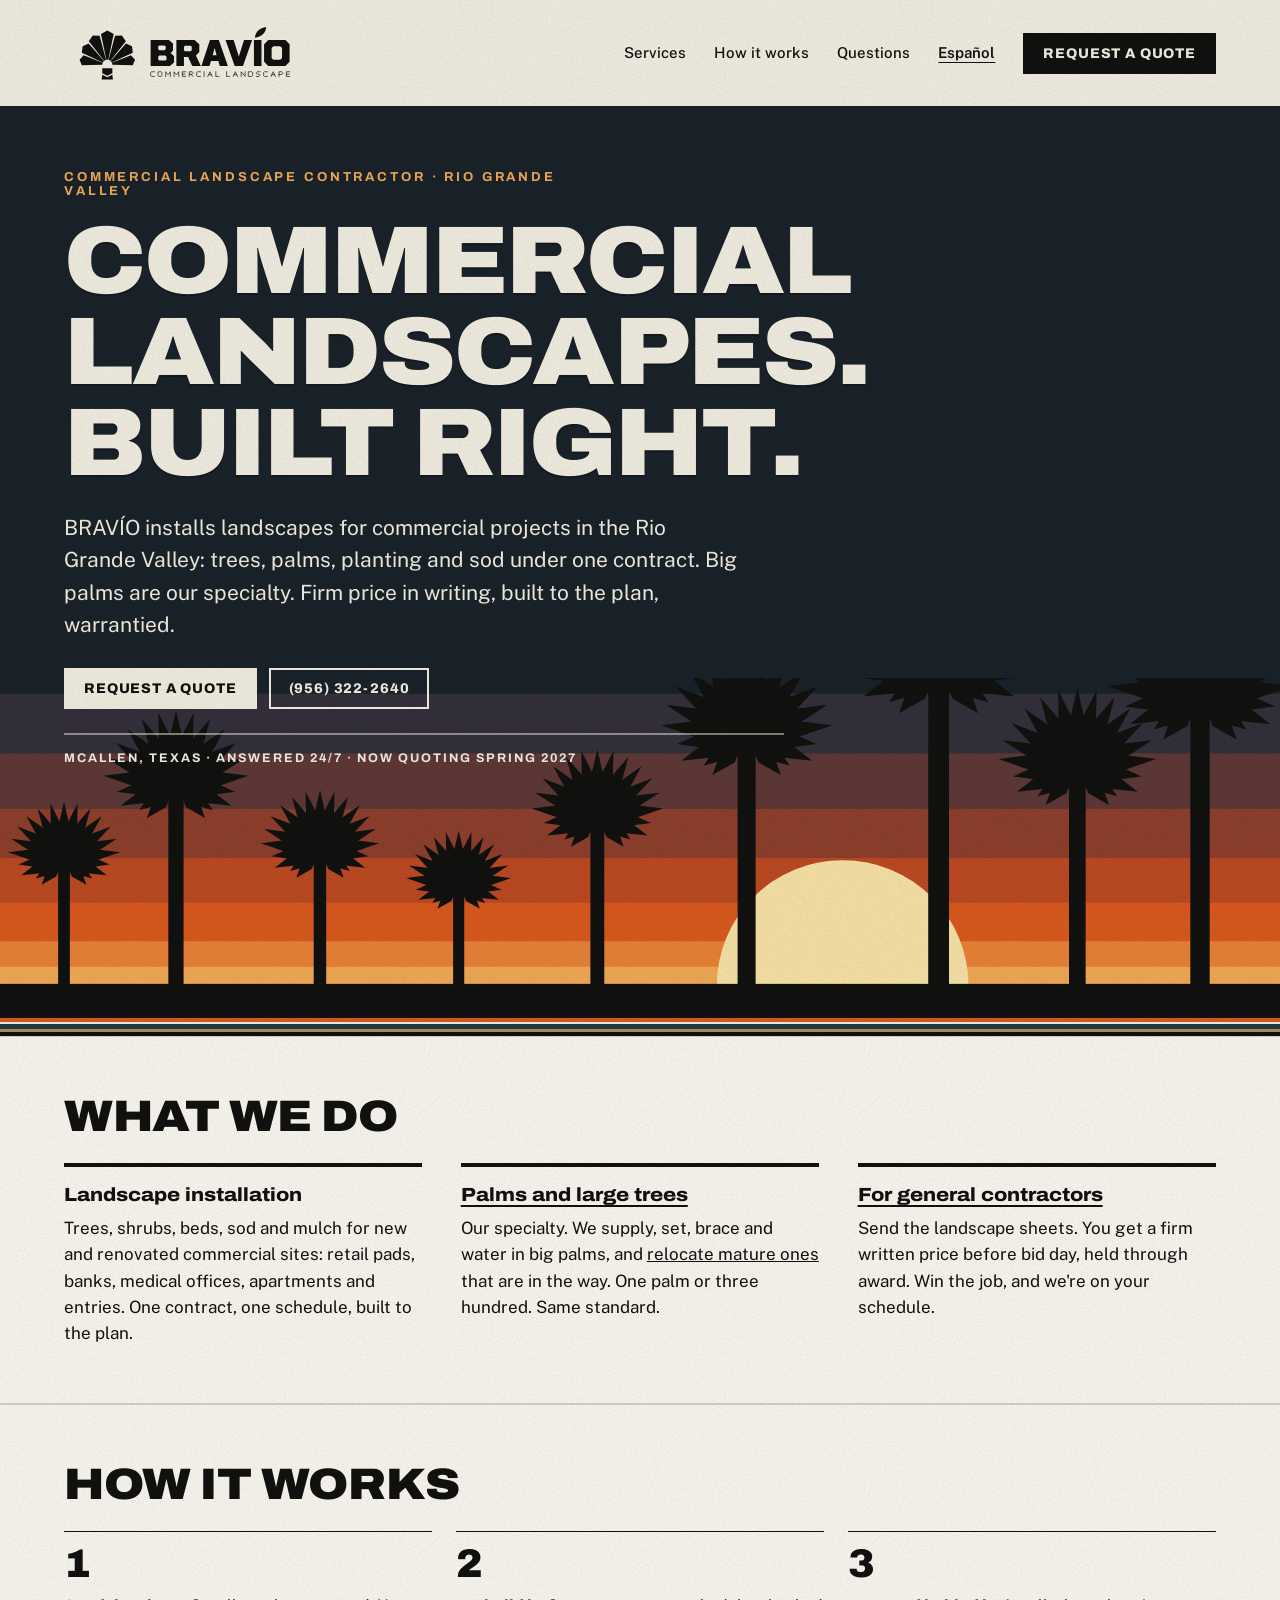
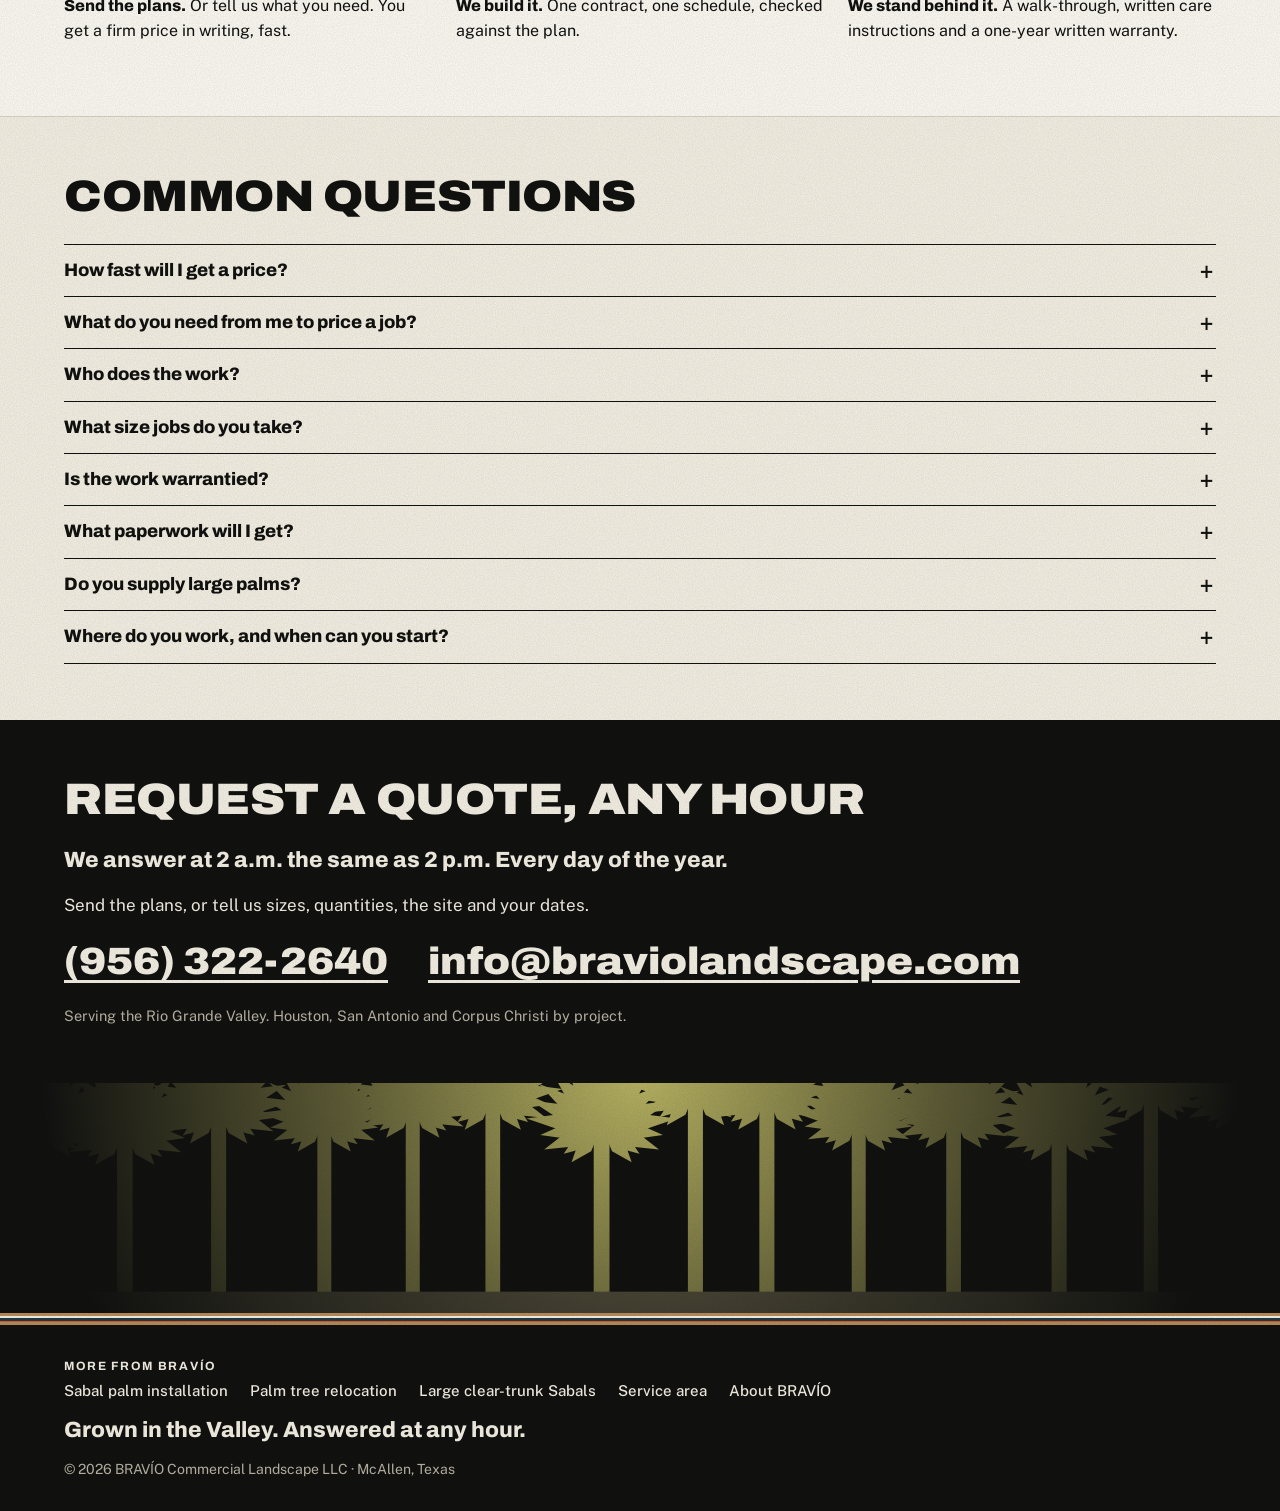
==== commit ed39417c: "Simpler home page: commercial landscape positioning, dusk hero, three steps, buyer questions Co-Auth" ====
--- a/index.html
+++ b/index.html
@@ -3,8 +3,8 @@
 <head>
 <meta charset="utf-8">
 <meta name="viewport" content="width=device-width,initial-scale=1">
-<title>Texas Sabal Palm Installation, South Texas | BRAVÍO</title>
-<meta name="description" content="BRAVÍO supplies, installs and relocates Texas Sabal palms for commercial projects across South Texas, including 12 to 15 ft clear-trunk specimens.">
+<title>Commercial Landscape Contractor, McAllen &amp; RGV | BRAVÍO</title>
+<meta name="description" content="BRAVÍO supplies, installs and relocates palms for commercial projects across South Texas. Texas Sabal, Washingtonia, date and Mediterranean fan palms.">
 <link rel="preconnect" href="https://fonts.googleapis.com">
 <link rel="preconnect" href="https://fonts.gstatic.com" crossorigin>
 <link rel="stylesheet" href="https://fonts.googleapis.com/css2?family=Archivo:wdth,wght@100..125,500..900&family=Public+Sans:wght@400;500;600&display=swap">
@@ -14,130 +14,86 @@
 <link rel="alternate" hreflang="x-default" href="https://braviolandscape.com/">
 <meta property="og:type" content="website">
 <meta property="og:title" content="BRAVÍO Commercial Landscape">
-<meta property="og:description" content="Texas Sabal palms supplied, installed and relocated for commercial projects across South Texas, including 12 to 15 ft clear-trunk specimens.">
+<meta property="og:description" content="Palms supplied, installed and relocated for commercial projects across South Texas. Specialists in large Texas Sabals.">
 <meta property="og:url" content="https://braviolandscape.com/">
 <meta property="og:image" content="https://braviolandscape.com/og.png">
 <link rel="apple-touch-icon" href="apple-touch-icon.png">
 <script type="application/ld+json">
 {"@context":"https://schema.org","@type":"LocalBusiness","additionalType":"https://schema.org/HomeAndConstructionBusiness","name":"BRAVÍO Commercial Landscape","legalName":"BRAVÍO Commercial Landscape LLC","url":"https://braviolandscape.com/","logo":"https://braviolandscape.com/og.png","image":"https://braviolandscape.com/og.png","telephone":"+1-956-322-2640","email":"info@braviolandscape.com","description":"Commercial palm contractor supplying, installing and relocating Texas Sabal palms (Sabal mexicana) across South Texas, including 12 to 15 ft clear-trunk specimens.","openingHoursSpecification":{"@type":"OpeningHoursSpecification","dayOfWeek":["Monday","Tuesday","Wednesday","Thursday","Friday","Saturday","Sunday"],"opens":"00:00","closes":"23:59"},"address":{"@type":"PostalAddress","addressLocality":"McAllen","addressRegion":"TX","addressCountry":"US"},"areaServed":["Rio Grande Valley","McAllen, TX","Edinburg, TX","Mission, TX","Pharr, TX","Harlingen, TX","Brownsville, TX","South Padre Island, TX","South Texas"],"knowsAbout":["Texas Sabal palm installation","Sabal mexicana","palm tree relocation","commercial landscape installation"]}
 </script>
-<script type="application/ld+json">{"@context": "https://schema.org", "@type": "FAQPage", "inLanguage": "en", "mainEntity": [{"@type": "Question", "name": "What does \"clear trunk\" mean?", "acceptedAnswer": {"@type": "Answer", "text": "Clear trunk is the height from the ground to the base of the lowest fronds. It is how palms are sized on commercial plans. Overall height includes the crown and runs several feet taller."}}, {"@type": "Question", "name": "How big are the Sabals you supply?", "acceptedAnswer": {"@type": "Answer", "text": "From under 6 feet up to 15 feet and more of clear trunk, field-grown in the Rio Grande Valley."}}, {"@type": "Question", "name": "Do you relocate existing palms?", "acceptedAnswer": {"@type": "Answer", "text": "Yes. We dig, move and replant mature palms for road projects, utility work and redevelopment."}}, {"@type": "Question", "name": "Is there a warranty?", "acceptedAnswer": {"@type": "Answer", "text": "Every installation comes with a written warranty: one year where the site has working irrigation. Relocated palms carry a workmanship warranty."}}, {"@type": "Question", "name": "Where do you work?", "acceptedAnswer": {"@type": "Answer", "text": "Across the Rio Grande Valley, from McAllen and Edinburg to Harlingen, Brownsville and South Padre Island, and in Corpus Christi, San Antonio and Houston for larger projects."}}, {"@type": "Question", "name": "How do I get a price?", "acceptedAnswer": {"@type": "Answer", "text": "Send palm sizes, quantities, the site location and your dates, any hour of the day. We return a firm written quote. Contractors bidding a job can send the plant schedule and bid date."}}, {"@type": "Question", "name": "When is the best time to plant palms in South Texas?", "acceptedAnswer": {"@type": "Answer", "text": "Palms establish fastest in warm soil, so the main season runs from spring through early fall."}}]}</script>
+<script type="application/ld+json">{"@context": "https://schema.org", "@type": "FAQPage", "inLanguage": "en", "mainEntity": [{"@type": "Question", "name": "How fast will I get a price?", "acceptedAnswer": {"@type": "Answer", "text": "We aim to return a firm written price within one business day of receiving your plans. If you are bidding, send the bid date with them. Bid-day prices are held for 90 days, so an award months later is not repriced."}}, {"@type": "Question", "name": "What do you need from me to price a job?", "acceptedAnswer": {"@type": "Answer", "text": "The landscape sheets and plant schedule, the site address and your dates. No plans? Tell us the sizes and quantities, or send photos of the site, and we will work from there."}}, {"@type": "Question", "name": "Who does the work?", "acceptedAnswer": {"@type": "Answer", "text": "BRAVÍO is your contractor: one contract, one point of contact, one warranty. The field work is done by vetted specialty crews, each one insured, and we check their work against the plan before we ask you to accept it."}}, {"@type": "Question", "name": "What size jobs do you take?", "acceptedAnswer": {"@type": "Answer", "text": "From replacing a few failed trees or palms at an existing property to the full landscape installation on a new commercial site. Our minimum job is $2,500."}}, {"@type": "Question", "name": "Is the work warrantied?", "acceptedAnswer": {"@type": "Answer", "text": "Yes, in writing. Installations carry a one-year warranty where the site has working irrigation, with follow-up visits after planting. Relocated palms carry a workmanship warranty. Freeze, storm, flood, neglect and damage by others are not covered."}}, {"@type": "Question", "name": "What paperwork will I get?", "acceptedAnswer": {"@type": "Answer", "text": "A written proposal that states what is and is not included, a certificate of insurance before work starts, and a written change order before any extra work. The final bill holds no surprises."}}, {"@type": "Question", "name": "Do you supply large palms?", "acceptedAnswer": {"@type": "Answer", "text": "Yes, they are our specialty. We supply and install field-grown Texas Sabal palms with up to 15 feet of clear trunk and more, and we relocate mature palms that are in the way of construction."}}, {"@type": "Question", "name": "Where do you work, and when can you start?", "acceptedAnswer": {"@type": "Answer", "text": "Across the Rio Grande Valley, from McAllen and Edinburg to Harlingen, Brownsville and South Padre Island, and in Corpus Christi, San Antonio and Houston for larger projects. We are scheduling installations from spring 2027."}}]}</script>
 <link rel="icon" href="favicon.svg" type="image/svg+xml">
-<link rel="stylesheet" href="styles.css?v=5">
+<link rel="stylesheet" href="styles.css?v=10">
 </head>
 <body>
 <header class="site">
   <a class="brand" href="#top"><img src="logo.svg" alt="BRAVÍO Commercial Landscape" width="230" height="74"></a>
   <nav aria-label="Main">
     <a href="#services">Services</a>
-    <a href="#sizes">Sizes</a>
-    <a href="#contractors">For contractors</a>
+    <a href="#how">How it works</a>
+    <a href="#questions">Questions</a>
     <a class="lang" href="es/" lang="es" hreflang="es">Español</a>
     <a class="cta" href="#quote">Request a quote</a>
   </nav>
 </header>
 
 <main id="top">
-  <section class="hero">
+  <section class="hero poster">
     <div class="hero-copy">
-      <p class="kicker">Texas Sabal palms · South Texas</p>
-      <h1>Big Sabals.<br>Planted right.</h1>
-      <p class="lede">BRAVÍO supplies, installs and relocates Texas Sabal palms for commercial projects, including specimens with 12 to 15 feet of clear trunk, field-grown in the Rio Grande Valley.</p>
+      <p class="kicker">Commercial landscape contractor · Rio Grande Valley</p>
+      <h1>Commercial landscapes.<br>Built right.</h1>
+      <p class="lede">BRAVÍO installs landscapes for commercial projects in the Rio Grande Valley: trees, palms, planting and sod under one contract. Big palms are our specialty. Firm price in writing, built to the plan, warrantied.</p>
       <div class="actions">
         <a class="btn" href="#quote">Request a quote</a>
         <a class="btn ghost" href="tel:+19563222640">(956) 322-2640</a>
       </div>
-      <p class="proof">McAllen, Texas · Answered 24/7 · One-year written warranty</p>
-      <p class="booking">Now quoting spring 2027 installations.</p>
+      <p class="proof">McAllen, Texas · Answered 24/7 · Now quoting spring 2027</p>
     </div>
-    <figure class="hero-fig"><svg viewBox="-10 30 480 470" role="img" aria-label="Scale drawing: a six-foot person beside Sabal palms with 6, 12 and 15 feet of clear trunk"><path class="sun" d="M179 455a36 36 0 0 1 72 0z"/><line x1="18" x2="460" y1="455" y2="455" stroke="currentColor" stroke-width="2"/><line x1="18" x2="32" y1="455.0" y2="455.0" stroke="currentColor" stroke-width="1" opacity=".5"/><text x="14" y="459.0" font-size="11" text-anchor="end" fill="currentColor" opacity=".7">0</text><line x1="18" x2="26" y1="437.5" y2="437.5" stroke="currentColor" stroke-width="1" opacity=".5"/><line x1="18" x2="26" y1="420.0" y2="420.0" stroke="currentColor" stroke-width="1" opacity=".5"/><line x1="18" x2="26" y1="402.5" y2="402.5" stroke="currentColor" stroke-width="1" opacity=".5"/><line x1="18" x2="26" y1="385.0" y2="385.0" stroke="currentColor" stroke-width="1" opacity=".5"/><line x1="18" x2="32" y1="367.5" y2="367.5" stroke="currentColor" stroke-width="1" opacity=".5"/><text x="14" y="371.5" font-size="11" text-anchor="end" fill="currentColor" opacity=".7">5</text><line x1="18" x2="26" y1="350.0" y2="350.0" stroke="currentColor" stroke-width="1" opacity=".5"/><line x1="18" x2="26" y1="332.5" y2="332.5" stroke="currentColor" stroke-width="1" opacity=".5"/><line x1="18" x2="26" y1="315.0" y2="315.0" stroke="currentColor" stroke-width="1" opacity=".5"/><line x1="18" x2="26" y1="297.5" y2="297.5" stroke="currentColor" stroke-width="1" opacity=".5"/><line x1="18" x2="32" y1="280.0" y2="280.0" stroke="currentColor" stroke-width="1" opacity=".5"/><text x="14" y="284.0" font-size="11" text-anchor="end" fill="currentColor" opacity=".7">10</text><line x1="18" x2="26" y1="262.5" y2="262.5" stroke="currentColor" stroke-width="1" opacity=".5"/><line x1="18" x2="26" y1="245.0" y2="245.0" stroke="currentColor" stroke-width="1" opacity=".5"/><line x1="18" x2="26" y1="227.5" y2="227.5" stroke="currentColor" stroke-width="1" opacity=".5"/><line x1="18" x2="26" y1="210.0" y2="210.0" stroke="currentColor" stroke-width="1" opacity=".5"/><line x1="18" x2="32" y1="192.5" y2="192.5" stroke="currentColor" stroke-width="1" opacity=".5"/><text x="14" y="196.5" font-size="11" text-anchor="end" fill="currentColor" opacity=".7">15</text><line x1="18" x2="26" y1="175.0" y2="175.0" stroke="currentColor" stroke-width="1" opacity=".5"/><line x1="18" x2="26" y1="157.5" y2="157.5" stroke="currentColor" stroke-width="1" opacity=".5"/><line x1="18" x2="26" y1="140.0" y2="140.0" stroke="currentColor" stroke-width="1" opacity=".5"/><line x1="18" x2="26" y1="122.5" y2="122.5" stroke="currentColor" stroke-width="1" opacity=".5"/><line x1="18" x2="32" y1="105.0" y2="105.0" stroke="currentColor" stroke-width="1" opacity=".5"/><text x="14" y="109.0" font-size="11" text-anchor="end" fill="currentColor" opacity=".7">20</text><g fill="currentColor" opacity=".55"><circle cx="52" cy="361.4" r="7"/><rect x="44" y="370.4" width="16" height="84.6" rx="6"/></g><rect x="144" y="350.0" width="12" height="105.0" fill="currentColor"/><line x1="150" y1="350.0" x2="98.3" y2="369.1" stroke="currentColor" stroke-width="5" stroke-linecap="round"/><line x1="150" y1="350.0" x2="98.3" y2="350.9" stroke="currentColor" stroke-width="5" stroke-linecap="round"/><line x1="150" y1="350.0" x2="95.4" y2="318.5" stroke="currentColor" stroke-width="5" stroke-linecap="round"/><line x1="150" y1="350.0" x2="109.5" y2="301.7" stroke="currentColor" stroke-width="5" stroke-linecap="round"/><line x1="150" y1="350.0" x2="128.5" y2="290.8" stroke="currentColor" stroke-width="5" stroke-linecap="round"/><line x1="150" y1="350.0" x2="150.0" y2="287.0" stroke="currentColor" stroke-width="5" stroke-linecap="round"/><line x1="150" y1="350.0" x2="171.5" y2="290.8" stroke="currentColor" stroke-width="5" stroke-linecap="round"/><line x1="150" y1="350.0" x2="190.5" y2="301.7" stroke="currentColor" stroke-width="5" stroke-linecap="round"/><line x1="150" y1="350.0" x2="204.6" y2="318.5" stroke="currentColor" stroke-width="5" stroke-linecap="round"/><line x1="150" y1="350.0" x2="201.7" y2="350.9" stroke="currentColor" stroke-width="5" stroke-linecap="round"/><line x1="150" y1="350.0" x2="201.7" y2="369.1" stroke="currentColor" stroke-width="5" stroke-linecap="round"/><circle cx="150" cy="350.0" r="9" fill="currentColor"/><rect x="264" y="245.0" width="12" height="210.0" fill="currentColor"/><line x1="270" y1="245.0" x2="218.3" y2="264.1" stroke="currentColor" stroke-width="5" stroke-linecap="round"/><line x1="270" y1="245.0" x2="218.3" y2="245.9" stroke="currentColor" stroke-width="5" stroke-linecap="round"/><line x1="270" y1="245.0" x2="215.4" y2="213.5" stroke="currentColor" stroke-width="5" stroke-linecap="round"/><line x1="270" y1="245.0" x2="229.5" y2="196.7" stroke="currentColor" stroke-width="5" stroke-linecap="round"/><line x1="270" y1="245.0" x2="248.5" y2="185.8" stroke="currentColor" stroke-width="5" stroke-linecap="round"/><line x1="270" y1="245.0" x2="270.0" y2="182.0" stroke="currentColor" stroke-width="5" stroke-linecap="round"/><line x1="270" y1="245.0" x2="291.5" y2="185.8" stroke="currentColor" stroke-width="5" stroke-linecap="round"/><line x1="270" y1="245.0" x2="310.5" y2="196.7" stroke="currentColor" stroke-width="5" stroke-linecap="round"/><line x1="270" y1="245.0" x2="324.6" y2="213.5" stroke="currentColor" stroke-width="5" stroke-linecap="round"/><line x1="270" y1="245.0" x2="321.7" y2="245.9" stroke="currentColor" stroke-width="5" stroke-linecap="round"/><line x1="270" y1="245.0" x2="321.7" y2="264.1" stroke="currentColor" stroke-width="5" stroke-linecap="round"/><circle cx="270" cy="245.0" r="9" fill="currentColor"/><rect x="384" y="192.5" width="12" height="262.5" fill="currentColor"/><line x1="390" y1="192.5" x2="338.3" y2="211.6" stroke="currentColor" stroke-width="5" stroke-linecap="round"/><line x1="390" y1="192.5" x2="338.3" y2="193.4" stroke="currentColor" stroke-width="5" stroke-linecap="round"/><line x1="390" y1="192.5" x2="335.4" y2="161.0" stroke="currentColor" stroke-width="5" stroke-linecap="round"/><line x1="390" y1="192.5" x2="349.5" y2="144.2" stroke="currentColor" stroke-width="5" stroke-linecap="round"/><line x1="390" y1="192.5" x2="368.5" y2="133.3" stroke="currentColor" stroke-width="5" stroke-linecap="round"/><line x1="390" y1="192.5" x2="390.0" y2="129.5" stroke="currentColor" stroke-width="5" stroke-linecap="round"/><line x1="390" y1="192.5" x2="411.5" y2="133.3" stroke="currentColor" stroke-width="5" stroke-linecap="round"/><line x1="390" y1="192.5" x2="430.5" y2="144.2" stroke="currentColor" stroke-width="5" stroke-linecap="round"/><line x1="390" y1="192.5" x2="444.6" y2="161.0" stroke="currentColor" stroke-width="5" stroke-linecap="round"/><line x1="390" y1="192.5" x2="441.7" y2="193.4" stroke="currentColor" stroke-width="5" stroke-linecap="round"/><line x1="390" y1="192.5" x2="441.7" y2="211.6" stroke="currentColor" stroke-width="5" stroke-linecap="round"/><circle cx="390" cy="192.5" r="9" fill="currentColor"/><g stroke="currentColor" stroke-width="1.5"><line x1="174" y1="350.0" x2="174" y2="455"/><line x1="169" y1="350.0" x2="179" y2="350.0"/><line x1="169" y1="455" x2="179" y2="455"/></g><text x="182" y="406.5" font-size="13" font-weight="700" fill="currentColor">6 ft</text><g stroke="currentColor" stroke-width="1.5"><line x1="294" y1="245.0" x2="294" y2="455"/><line x1="289" y1="245.0" x2="299" y2="245.0"/><line x1="289" y1="455" x2="299" y2="455"/></g><text x="302" y="354.0" font-size="13" font-weight="700" fill="currentColor">12 ft</text><g stroke="currentColor" stroke-width="1.5"><line x1="414" y1="192.5" x2="414" y2="455"/><line x1="409" y1="192.5" x2="419" y2="192.5"/><line x1="409" y1="455" x2="419" y2="455"/></g><text x="422" y="327.8" font-size="13" font-weight="700" fill="currentColor">15 ft</text><text x="52" y="475" font-size="11" text-anchor="middle" fill="currentColor" opacity=".7">6 ft person</text><text x="270" y="475" font-size="11" text-anchor="middle" fill="currentColor" opacity=".7">clear trunk = ground to the first fronds</text></svg></figure>
+    <svg class="scene sunset" viewBox="0 0 1200 400" preserveAspectRatio="xMidYMax slice" aria-hidden="true" focusable="false"><rect x="-2400" y="96" width="6000" height="274" fill="#33303B"/><rect x="-2400" y="152" width="6000" height="218" fill="#5E3836"/><rect x="-2400" y="204" width="6000" height="166" fill="#8E3F2C"/><rect x="-2400" y="250" width="6000" height="120" fill="#BC4A22"/><rect x="-2400" y="292" width="6000" height="78" fill="#DA5A1E"/><rect x="-2400" y="328" width="6000" height="42" fill="#E98237"/><rect x="-2400" y="352" width="6000" height="18" fill="#F1A955"/><circle cx="790" cy="370" r="118" fill="#F8E2A6"/><g fill="#111210"><rect x="54.5" y="250.0" width="11.0" height="122.0"/><polygon points="60.0,250.0 44.2,260.2 39.0,275.0 52.7,267.3"/><polygon points="60.0,250.0 42.2,256.1 33.6,269.2 48.7,265.0"/><polygon points="60.0,250.0 35.9,253.8 19.9,266.2 40.0,264.0"/><polygon points="60.0,250.0 35.7,247.8 17.2,256.0 37.2,258.8"/><polygon points="60.0,250.0 31.8,241.5 7.6,244.5 30.6,252.5"/><polygon points="60.0,250.0 34.7,234.9 10.5,232.0 30.9,245.3"/><polygon points="60.0,250.0 39.1,229.2 16.3,220.5 32.9,238.4"/><polygon points="60.0,250.0 44.7,224.8 24.7,210.8 36.5,232.2"/><polygon points="60.0,250.0 51.3,221.8 35.3,203.5 41.5,227.0"/><polygon points="60.0,250.0 58.3,220.5 47.3,198.9 47.6,223.2"/><polygon points="60.0,250.0 65.5,221.0 60.0,197.3 54.5,221.0"/><polygon points="60.0,250.0 72.4,223.2 72.7,198.9 61.7,220.5"/><polygon points="60.0,250.0 78.5,227.0 84.7,203.5 68.7,221.8"/><polygon points="60.0,250.0 83.5,232.2 95.3,210.8 75.3,224.8"/><polygon points="60.0,250.0 87.1,238.4 103.7,220.5 80.9,229.2"/><polygon points="60.0,250.0 89.1,245.3 109.5,232.0 85.3,234.9"/><polygon points="60.0,250.0 89.4,252.5 112.4,244.5 88.2,241.5"/><polygon points="60.0,250.0 82.8,258.8 102.8,256.0 84.3,247.8"/><polygon points="60.0,250.0 80.0,264.0 100.1,266.2 84.1,253.8"/><polygon points="60.0,250.0 71.3,265.0 86.4,269.2 77.8,256.1"/><polygon points="60.0,250.0 67.3,267.3 81.0,275.0 75.8,260.2"/><circle cx="60.0" cy="250.0" r="8.5"/><rect x="157.8" y="180.0" width="14.3" height="192.0"/><polygon points="165.0,180.0 144.6,193.2 137.8,212.4 155.5,202.4"/><polygon points="165.0,180.0 142.0,187.9 130.8,204.9 150.4,199.5"/><polygon points="165.0,180.0 133.8,184.9 113.1,200.9 139.2,198.2"/><polygon points="165.0,180.0 133.5,177.2 109.6,187.8 135.5,191.4"/><polygon points="165.0,180.0 128.4,169.0 97.2,172.9 126.9,183.2"/><polygon points="165.0,180.0 132.2,160.5 100.9,156.7 127.3,173.9"/><polygon points="165.0,180.0 137.9,153.1 108.5,141.9 129.9,165.0"/><polygon points="165.0,180.0 145.2,147.3 119.4,129.3 134.6,156.9"/><polygon points="165.0,180.0 153.7,143.5 133.0,119.8 141.1,150.2"/><polygon points="165.0,180.0 162.9,141.9 148.5,113.8 149.0,145.3"/><polygon points="165.0,180.0 172.2,142.5 165.0,111.8 157.8,142.5"/><polygon points="165.0,180.0 181.0,145.3 181.5,113.8 167.1,141.9"/><polygon points="165.0,180.0 188.9,150.2 197.0,119.8 176.3,143.5"/><polygon points="165.0,180.0 195.4,156.9 210.6,129.3 184.8,147.3"/><polygon points="165.0,180.0 200.1,165.0 221.5,141.9 192.1,153.1"/><polygon points="165.0,180.0 202.7,173.9 229.1,156.7 197.8,160.5"/><polygon points="165.0,180.0 203.1,183.2 232.8,172.9 201.6,169.0"/><polygon points="165.0,180.0 194.5,191.4 220.4,187.8 196.5,177.2"/><polygon points="165.0,180.0 190.8,198.2 216.9,200.9 196.2,184.9"/><polygon points="165.0,180.0 179.6,199.5 199.2,204.9 188.0,187.9"/><polygon points="165.0,180.0 174.5,202.4 192.2,212.4 185.4,193.2"/><circle cx="165.0" cy="180.0" r="11.0"/><rect x="294.1" y="242.0" width="11.7" height="130.0"/><polygon points="300.0,242.0 283.3,252.8 277.8,268.5 292.3,260.3"/><polygon points="300.0,242.0 281.2,248.5 272.0,262.3 288.0,257.9"/><polygon points="300.0,242.0 274.5,246.0 257.6,259.1 278.9,256.9"/><polygon points="300.0,242.0 274.3,239.7 254.7,248.4 275.9,251.3"/><polygon points="300.0,242.0 270.1,233.0 244.5,236.2 268.9,244.6"/><polygon points="300.0,242.0 273.2,226.0 247.6,222.9 269.2,237.0"/><polygon points="300.0,242.0 277.8,220.0 253.7,210.8 271.3,229.7"/><polygon points="300.0,242.0 283.8,215.3 262.7,200.5 275.1,223.1"/><polygon points="300.0,242.0 290.8,212.2 273.8,192.7 280.4,217.6"/><polygon points="300.0,242.0 298.3,210.8 286.5,187.9 286.9,213.6"/><polygon points="300.0,242.0 305.9,211.3 300.0,186.2 294.1,211.3"/><polygon points="300.0,242.0 313.1,213.6 313.5,187.9 301.7,210.8"/><polygon points="300.0,242.0 319.6,217.6 326.2,192.7 309.2,212.2"/><polygon points="300.0,242.0 324.9,223.1 337.3,200.5 316.2,215.3"/><polygon points="300.0,242.0 328.7,229.7 346.3,210.8 322.2,220.0"/><polygon points="300.0,242.0 330.8,237.0 352.4,222.9 326.8,226.0"/><polygon points="300.0,242.0 331.1,244.6 355.5,236.2 329.9,233.0"/><polygon points="300.0,242.0 324.1,251.3 345.3,248.4 325.7,239.7"/><polygon points="300.0,242.0 321.1,256.9 342.4,259.1 325.5,246.0"/><polygon points="300.0,242.0 312.0,257.9 328.0,262.3 318.8,248.5"/><polygon points="300.0,242.0 307.7,260.3 322.2,268.5 316.7,252.8"/><circle cx="300.0" cy="242.0" r="9.0"/><rect x="424.8" y="274.0" width="10.4" height="98.0"/><polygon points="430.0,274.0 415.1,283.6 410.2,297.6 423.1,290.3"/><polygon points="430.0,274.0 413.3,279.7 405.1,292.1 419.4,288.1"/><polygon points="430.0,274.0 407.3,277.6 392.3,289.2 411.2,287.2"/><polygon points="430.0,274.0 407.1,272.0 389.7,279.7 408.6,282.3"/><polygon points="430.0,274.0 403.4,266.0 380.7,268.8 402.3,276.3"/><polygon points="430.0,274.0 406.1,259.8 383.4,257.0 402.6,269.6"/><polygon points="430.0,274.0 410.3,254.4 388.9,246.3 404.5,263.1"/><polygon points="430.0,274.0 415.6,250.2 396.8,237.1 407.9,257.2"/><polygon points="430.0,274.0 421.8,247.5 406.7,230.2 412.6,252.4"/><polygon points="430.0,274.0 428.4,246.3 418.0,225.9 418.4,248.8"/><polygon points="430.0,274.0 435.2,246.7 430.0,224.4 424.8,246.7"/><polygon points="430.0,274.0 441.6,248.8 442.0,225.9 431.6,246.3"/><polygon points="430.0,274.0 447.4,252.4 453.3,230.2 438.2,247.5"/><polygon points="430.0,274.0 452.1,257.2 463.2,237.1 444.4,250.2"/><polygon points="430.0,274.0 455.5,263.1 471.1,246.3 449.7,254.4"/><polygon points="430.0,274.0 457.4,269.6 476.6,257.0 453.9,259.8"/><polygon points="430.0,274.0 457.7,276.3 479.3,268.8 456.6,266.0"/><polygon points="430.0,274.0 451.4,282.3 470.3,279.7 452.9,272.0"/><polygon points="430.0,274.0 448.8,287.2 467.7,289.2 452.7,277.6"/><polygon points="430.0,274.0 440.6,288.1 454.9,292.1 446.7,279.7"/><polygon points="430.0,274.0 436.9,290.3 449.8,297.6 444.9,283.6"/><circle cx="430.0" cy="274.0" r="8.0"/><rect x="553.5" y="210.0" width="13.0" height="162.0"/><polygon points="560.0,210.0 541.4,222.0 535.3,239.4 551.4,230.4"/><polygon points="560.0,210.0 539.1,217.2 528.9,232.6 546.7,227.7"/><polygon points="560.0,210.0 531.6,214.4 512.9,229.0 536.5,226.5"/><polygon points="560.0,210.0 531.4,207.5 509.7,217.1 533.2,220.3"/><polygon points="560.0,210.0 526.8,200.0 498.3,203.5 525.4,212.9"/><polygon points="560.0,210.0 530.2,192.2 501.7,188.8 525.7,204.4"/><polygon points="560.0,210.0 535.4,185.5 508.6,175.3 528.1,196.3"/><polygon points="560.0,210.0 542.0,180.3 518.5,163.9 532.4,189.0"/><polygon points="560.0,210.0 549.7,176.8 530.9,155.3 538.3,182.9"/><polygon points="560.0,210.0 558.1,175.3 545.0,149.8 545.4,178.5"/><polygon points="560.0,210.0 566.5,175.9 560.0,148.0 553.5,175.9"/><polygon points="560.0,210.0 574.6,178.5 575.0,149.8 561.9,175.3"/><polygon points="560.0,210.0 581.7,182.9 589.1,155.3 570.3,176.8"/><polygon points="560.0,210.0 587.6,189.0 601.5,163.9 578.0,180.3"/><polygon points="560.0,210.0 591.9,196.3 611.4,175.3 584.6,185.5"/><polygon points="560.0,210.0 594.3,204.4 618.3,188.8 589.8,192.2"/><polygon points="560.0,210.0 594.6,212.9 621.7,203.5 593.2,200.0"/><polygon points="560.0,210.0 586.8,220.3 610.3,217.1 588.6,207.5"/><polygon points="560.0,210.0 583.5,226.5 607.1,229.0 588.4,214.4"/><polygon points="560.0,210.0 573.3,227.7 591.1,232.6 580.9,217.2"/><polygon points="560.0,210.0 568.6,230.4 584.7,239.4 578.6,222.0"/><circle cx="560.0" cy="210.0" r="10.0"/><rect x="691.5" y="134.0" width="16.9" height="238.0"/><polygon points="700.0,134.0 675.9,149.6 667.9,172.3 688.8,160.5"/><polygon points="700.0,134.0 672.8,143.3 659.6,163.4 682.7,157.0"/><polygon points="700.0,134.0 663.1,139.8 638.7,158.8 669.5,155.5"/><polygon points="700.0,134.0 662.8,130.7 634.6,143.2 665.2,147.4"/><polygon points="700.0,134.0 656.8,121.0 619.8,125.6 655.0,137.8"/><polygon points="700.0,134.0 661.2,110.9 624.3,106.4 655.5,126.8"/><polygon points="700.0,134.0 668.0,102.2 633.2,88.9 658.5,116.2"/><polygon points="700.0,134.0 676.6,95.4 646.1,74.1 664.1,106.7"/><polygon points="700.0,134.0 686.6,90.9 662.2,62.8 671.7,98.8"/><polygon points="700.0,134.0 697.5,88.9 680.5,55.8 681.1,93.0"/><polygon points="700.0,134.0 708.5,89.7 700.0,53.4 691.5,89.7"/><polygon points="700.0,134.0 718.9,93.0 719.5,55.8 702.5,88.9"/><polygon points="700.0,134.0 728.3,98.8 737.8,62.8 713.4,90.9"/><polygon points="700.0,134.0 735.9,106.7 753.9,74.1 723.4,95.4"/><polygon points="700.0,134.0 741.5,116.2 766.8,88.9 732.0,102.2"/><polygon points="700.0,134.0 744.5,126.8 775.7,106.4 738.8,110.9"/><polygon points="700.0,134.0 745.0,137.8 780.2,125.6 743.2,121.0"/><polygon points="700.0,134.0 734.8,147.4 765.4,143.2 737.2,130.7"/><polygon points="700.0,134.0 730.5,155.5 761.3,158.8 736.9,139.8"/><polygon points="700.0,134.0 717.3,157.0 740.4,163.4 727.2,143.3"/><polygon points="700.0,134.0 711.2,160.5 732.1,172.3 724.1,149.6"/><circle cx="700.0" cy="134.0" r="13.0"/><rect x="870.2" y="70.0" width="19.5" height="302.0"/><polygon points="880.0,70.0 852.1,88.0 842.9,114.2 867.1,100.6"/><polygon points="880.0,70.0 848.6,80.8 833.4,103.9 860.1,96.5"/><polygon points="880.0,70.0 837.5,76.7 809.3,98.6 844.8,94.8"/><polygon points="880.0,70.0 837.1,66.2 804.5,80.6 839.8,85.5"/><polygon points="880.0,70.0 830.1,55.0 787.5,60.3 828.1,74.3"/><polygon points="880.0,70.0 835.3,43.3 792.6,38.2 828.6,61.7"/><polygon points="880.0,70.0 843.0,33.3 802.9,18.0 832.1,49.5"/><polygon points="880.0,70.0 853.0,25.5 817.8,0.9 838.5,38.5"/><polygon points="880.0,70.0 864.6,20.3 836.3,-12.1 847.4,29.4"/><polygon points="880.0,70.0 877.1,18.0 857.5,-20.2 858.2,22.7"/><polygon points="880.0,70.0 889.8,18.8 880.0,-23.0 870.2,18.8"/><polygon points="880.0,70.0 901.8,22.7 902.5,-20.2 882.9,18.0"/><polygon points="880.0,70.0 912.6,29.4 923.7,-12.1 895.4,20.3"/><polygon points="880.0,70.0 921.5,38.5 942.2,0.9 907.0,25.5"/><polygon points="880.0,70.0 927.9,49.5 957.1,18.0 917.0,33.3"/><polygon points="880.0,70.0 931.4,61.7 967.4,38.2 924.7,43.3"/><polygon points="880.0,70.0 931.9,74.3 972.5,60.3 929.9,55.0"/><polygon points="880.0,70.0 920.2,85.5 955.5,80.6 922.9,66.2"/><polygon points="880.0,70.0 915.2,94.8 950.7,98.6 922.5,76.7"/><polygon points="880.0,70.0 899.9,96.5 926.6,103.9 911.4,80.8"/><polygon points="880.0,70.0 892.9,100.6 917.1,114.2 907.9,88.0"/><circle cx="880.0" cy="70.0" r="15.0"/><rect x="1002.2" y="165.0" width="15.6" height="207.0"/><polygon points="1010.0,165.0 987.7,179.4 980.3,200.3 999.7,189.4"/><polygon points="1010.0,165.0 984.9,173.6 972.7,192.1 994.1,186.2"/><polygon points="1010.0,165.0 976.0,170.3 953.4,187.9 981.8,184.8"/><polygon points="1010.0,165.0 975.7,161.9 949.6,173.5 977.9,177.4"/><polygon points="1010.0,165.0 970.1,153.0 936.0,157.2 968.5,168.5"/><polygon points="1010.0,165.0 974.2,143.7 940.1,139.6 968.9,158.3"/><polygon points="1010.0,165.0 980.4,135.7 948.3,123.4 971.7,148.6"/><polygon points="1010.0,165.0 988.4,129.4 960.2,109.7 976.8,139.8"/><polygon points="1010.0,165.0 997.7,125.2 975.1,99.3 983.9,132.5"/><polygon points="1010.0,165.0 1007.7,123.4 992.0,92.8 992.5,127.2"/><polygon points="1010.0,165.0 1017.8,124.1 1010.0,90.6 1002.2,124.1"/><polygon points="1010.0,165.0 1027.5,127.2 1028.0,92.8 1012.3,123.4"/><polygon points="1010.0,165.0 1036.1,132.5 1044.9,99.3 1022.3,125.2"/><polygon points="1010.0,165.0 1043.2,139.8 1059.8,109.7 1031.6,129.4"/><polygon points="1010.0,165.0 1048.3,148.6 1071.7,123.4 1039.6,135.7"/><polygon points="1010.0,165.0 1051.1,158.3 1079.9,139.6 1045.8,143.7"/><polygon points="1010.0,165.0 1051.5,168.5 1084.0,157.2 1049.9,153.0"/><polygon points="1010.0,165.0 1042.1,177.4 1070.4,173.5 1044.3,161.9"/><polygon points="1010.0,165.0 1038.2,184.8 1066.6,187.9 1044.0,170.3"/><polygon points="1010.0,165.0 1025.9,186.2 1047.3,192.1 1035.1,173.6"/><polygon points="1010.0,165.0 1020.3,189.4 1039.7,200.3 1032.3,179.4"/><circle cx="1010.0" cy="165.0" r="12.0"/><rect x="1115.9" y="98.0" width="18.2" height="274.0"/><polygon points="1125.0,98.0 1099.0,114.8 1090.4,139.2 1112.9,126.5"/><polygon points="1125.0,98.0 1095.7,108.0 1081.5,129.6 1106.4,122.8"/><polygon points="1125.0,98.0 1085.3,104.2 1059.0,124.7 1092.1,121.1"/><polygon points="1125.0,98.0 1085.0,94.4 1054.5,107.9 1087.5,112.5"/><polygon points="1125.0,98.0 1078.5,84.0 1038.7,88.9 1076.6,102.1"/><polygon points="1125.0,98.0 1083.3,73.1 1043.4,68.3 1077.0,90.2"/><polygon points="1125.0,98.0 1090.5,63.8 1053.0,49.5 1080.3,78.8"/><polygon points="1125.0,98.0 1099.8,56.4 1066.9,33.5 1086.3,68.6"/><polygon points="1125.0,98.0 1110.6,51.6 1084.2,21.4 1094.6,60.1"/><polygon points="1125.0,98.0 1122.3,49.5 1104.0,13.8 1104.6,53.9"/><polygon points="1125.0,98.0 1134.1,50.3 1125.0,11.2 1115.9,50.3"/><polygon points="1125.0,98.0 1145.4,53.9 1146.0,13.8 1127.7,49.5"/><polygon points="1125.0,98.0 1155.4,60.1 1165.8,21.4 1139.4,51.6"/><polygon points="1125.0,98.0 1163.7,68.6 1183.1,33.5 1150.2,56.4"/><polygon points="1125.0,98.0 1169.7,78.8 1197.0,49.5 1159.5,63.8"/><polygon points="1125.0,98.0 1173.0,90.2 1206.6,68.3 1166.7,73.1"/><polygon points="1125.0,98.0 1173.4,102.1 1211.3,88.9 1171.5,84.0"/><polygon points="1125.0,98.0 1162.5,112.5 1195.5,107.9 1165.0,94.4"/><polygon points="1125.0,98.0 1157.9,121.1 1191.0,124.7 1164.7,104.2"/><polygon points="1125.0,98.0 1143.6,122.8 1168.5,129.6 1154.3,108.0"/><polygon points="1125.0,98.0 1137.1,126.5 1159.6,139.2 1151.0,114.8"/><circle cx="1125.0" cy="98.0" r="14.0"/><rect x="-2400" y="368" width="6000" height="34"/></g></svg>
   </section>
 
   <section id="services" class="band">
     <h2>What we do</h2>
     <div class="cols">
       <article>
-        <h3><a href="texas-sabal-palm-installation/">Palm installation</a></h3>
-        <p>We deliver, set, brace and water in Texas Sabals on commercial sites: retail centers, hotels, medians, parks, campuses and entries. One palm or several hundred.</p>
+        <h3>Landscape installation</h3>
+        <p>Trees, shrubs, beds, sod and mulch for new and renovated commercial sites: retail pads, banks, medical offices, apartments and entries. One contract, one schedule, built to the plan.</p>
       </article>
       <article>
-        <h3><a href="palm-tree-relocation/">Palm relocation</a></h3>
-        <p>Road widening, utility work or a redesign in the way? We dig mature palms, move them, and replant them on site or across town.</p>
+        <h3><a href="texas-sabal-palm-installation/">Palms and large trees</a></h3>
+        <p>Our specialty. We supply, set, brace and water in big palms, and <a href="palm-tree-relocation/">relocate mature ones</a> that are in the way. One palm or three hundred. Same standard.</p>
       </article>
       <article>
-        <h3><a href="large-sabal-palms-clear-trunk/">Supply and install for contractors</a></h3>
-        <p>Send us the plant schedule. We return a firm installed price per palm before bid day, and the trees are tagged for your job when you win it.</p>
+        <h3><a href="large-sabal-palms-clear-trunk/">For general contractors</a></h3>
+        <p>Send the landscape sheets. You get a firm written price before bid day, held through award. Win the job, and we're on your schedule.</p>
       </article>
     </div>
   </section>
 
-  <section id="sizes" class="sizes">
-    <div>
-      <h2>Sizes we supply</h2>
-      <p>Sabals grow slowly, so large clear-trunk trees are hard to find when a plan calls for them. We have them in the field now.</p>
-      <table>
-        <thead><tr><th>Clear trunk</th><th>Typical use</th></tr></thead>
-        <tbody>
-          <tr><td>Under 6 ft</td><td>Parking islands, mass plantings</td></tr>
-          <tr><td>6 to 10 ft</td><td>Streetscapes, medians, entries</td></tr>
-          <tr><td>12 ft</td><td>Specimen rows, building frontages</td></tr>
-          <tr><td>15 ft and up</td><td>Signature entries, boulevards</td></tr>
-        </tbody>
-      </table>
-      <p class="fine">Balled and burlapped. Matched heights available for rows and pairs.</p>
-    </div>
-  </section>
-
-  <section class="steps">
-    <h2>How a job runs</h2>
+  <section id="how" class="steps">
+    <h2>How it works</h2>
     <ol>
-      <li><b>Quote.</b> You send sizes, quantities, the site address and your dates. We send a firm price.</li>
-      <li><b>Tag.</b> Your palms are selected and held in the field.</li>
-      <li><b>Dig and deliver.</b> Trees are dug close to planting day and trucked straight to the site.</li>
-      <li><b>Install.</b> We set, backfill, brace and water in each palm.</li>
-      <li><b>Hand off.</b> We walk the finished job with you and leave written care instructions and a one-year written warranty.</li>
+      <li><b>Send the plans.</b> Or tell us what you need. You get a firm price in writing, fast.</li>
+      <li><b>We build it.</b> One contract, one schedule, checked against the plan.</li>
+      <li><b>We stand behind it.</b> A walk-through, written care instructions and a one-year written warranty.</li>
     </ol>
   </section>
 
-  <section id="contractors" class="dark">
-    <h2>For contractors and landscape architects</h2>
-    <div class="cols">
-      <article>
-        <h3>Firm unit prices for bid day</h3>
-        <p>Installed prices per palm, by size, held for your bid so an award months later isn't repriced.</p>
-      </article>
-      <article>
-        <h3>Trees that meet the spec</h3>
-        <p>Texas Sabal (<em>Sabal mexicana</em>) by clear trunk, balled and burlapped, matched where the plan calls for it.</p>
-      </article>
-      <article>
-        <h3>Specifying Sabals?</h3>
-        <p>Call before the plans go out. We'll confirm what sizes and quantities are available for your schedule.</p>
-      </article>
-    </div>
-    <svg class="dusk-row" viewBox="0 0 1200 260" preserveAspectRatio="xMidYMax slice" aria-hidden="true" focusable="false"><circle class="sun" cx="600" cy="240" r="44"/><g class="sil"><rect x="499.0" y="120.0" width="12.0" height="120.0"/><polygon points="505.0,120.0 476.1,124.1 457.2,139.3 481.3,137.1"/><polygon points="505.0,120.0 476.0,116.0 453.7,125.4 477.5,129.9"/><polygon points="505.0,120.0 473.7,107.4 445.9,109.6 471.3,121.2"/><polygon points="505.0,120.0 478.4,99.2 451.1,93.7 472.3,111.8"/><polygon points="505.0,120.0 485.2,92.7 460.4,79.9 475.8,103.1"/><polygon points="505.0,120.0 493.4,88.3 473.2,69.1 481.6,95.7"/><polygon points="505.0,120.0 502.6,86.3 488.5,62.3 489.2,90.2"/><polygon points="505.0,120.0 512.0,87.0 505.0,60.0 498.0,87.0"/><polygon points="505.0,120.0 520.8,90.2 521.5,62.3 507.4,86.3"/><polygon points="505.0,120.0 528.4,95.7 536.8,69.1 516.6,88.3"/><polygon points="505.0,120.0 534.2,103.1 549.6,79.9 524.8,92.7"/><polygon points="505.0,120.0 537.7,111.8 558.9,93.7 531.6,99.2"/><polygon points="505.0,120.0 538.7,121.2 564.1,109.6 536.3,107.4"/><polygon points="505.0,120.0 532.5,129.9 556.3,125.4 534.0,116.0"/><polygon points="505.0,120.0 528.7,137.1 552.8,139.3 533.9,124.1"/><circle cx="505.0" cy="120.0" r="10.0"/><rect x="689.0" y="120.0" width="12.0" height="120.0"/><polygon points="695.0,120.0 666.1,124.1 647.2,139.3 671.3,137.1"/><polygon points="695.0,120.0 666.0,116.0 643.7,125.4 667.5,129.9"/><polygon points="695.0,120.0 663.7,107.4 635.9,109.6 661.3,121.2"/><polygon points="695.0,120.0 668.4,99.2 641.1,93.7 662.3,111.8"/><polygon points="695.0,120.0 675.2,92.7 650.4,79.9 665.8,103.1"/><polygon points="695.0,120.0 683.4,88.3 663.2,69.1 671.6,95.7"/><polygon points="695.0,120.0 692.6,86.3 678.5,62.3 679.2,90.2"/><polygon points="695.0,120.0 702.0,87.0 695.0,60.0 688.0,87.0"/><polygon points="695.0,120.0 710.8,90.2 711.5,62.3 697.4,86.3"/><polygon points="695.0,120.0 718.4,95.7 726.8,69.1 706.6,88.3"/><polygon points="695.0,120.0 724.2,103.1 739.6,79.9 714.8,92.7"/><polygon points="695.0,120.0 727.7,111.8 748.9,93.7 721.6,99.2"/><polygon points="695.0,120.0 728.7,121.2 754.1,109.6 726.3,107.4"/><polygon points="695.0,120.0 722.5,129.9 746.3,125.4 724.0,116.0"/><polygon points="695.0,120.0 718.7,137.1 742.8,139.3 723.9,124.1"/><circle cx="695.0" cy="120.0" r="10.0"/><rect x="394.0" y="75.0" width="12.0" height="165.0"/><polygon points="400.0,75.0 371.1,79.1 352.2,94.3 376.3,92.1"/><polygon points="400.0,75.0 371.0,71.0 348.7,80.4 372.5,84.9"/><polygon points="400.0,75.0 368.7,62.4 340.9,64.6 366.3,76.2"/><polygon points="400.0,75.0 373.4,54.2 346.1,48.7 367.3,66.8"/><polygon points="400.0,75.0 380.2,47.7 355.4,34.9 370.8,58.1"/><polygon points="400.0,75.0 388.4,43.3 368.2,24.1 376.6,50.7"/><polygon points="400.0,75.0 397.6,41.3 383.5,17.3 384.2,45.2"/><polygon points="400.0,75.0 407.0,42.0 400.0,15.0 393.0,42.0"/><polygon points="400.0,75.0 415.8,45.2 416.5,17.3 402.4,41.3"/><polygon points="400.0,75.0 423.4,50.7 431.8,24.1 411.6,43.3"/><polygon points="400.0,75.0 429.2,58.1 444.6,34.9 419.8,47.7"/><polygon points="400.0,75.0 432.7,66.8 453.9,48.7 426.6,54.2"/><polygon points="400.0,75.0 433.7,76.2 459.1,64.6 431.3,62.4"/><polygon points="400.0,75.0 427.5,84.9 451.3,80.4 429.0,71.0"/><polygon points="400.0,75.0 423.7,92.1 447.8,94.3 428.9,79.1"/><circle cx="400.0" cy="75.0" r="10.0"/><rect x="794.0" y="75.0" width="12.0" height="165.0"/><polygon points="800.0,75.0 771.1,79.1 752.2,94.3 776.3,92.1"/><polygon points="800.0,75.0 771.0,71.0 748.7,80.4 772.5,84.9"/><polygon points="800.0,75.0 768.7,62.4 740.9,64.6 766.3,76.2"/><polygon points="800.0,75.0 773.4,54.2 746.1,48.7 767.3,66.8"/><polygon points="800.0,75.0 780.2,47.7 755.4,34.9 770.8,58.1"/><polygon points="800.0,75.0 788.4,43.3 768.2,24.1 776.6,50.7"/><polygon points="800.0,75.0 797.6,41.3 783.5,17.3 784.2,45.2"/><polygon points="800.0,75.0 807.0,42.0 800.0,15.0 793.0,42.0"/><polygon points="800.0,75.0 815.8,45.2 816.5,17.3 802.4,41.3"/><polygon points="800.0,75.0 823.4,50.7 831.8,24.1 811.6,43.3"/><polygon points="800.0,75.0 829.2,58.1 844.6,34.9 819.8,47.7"/><polygon points="800.0,75.0 832.7,66.8 853.9,48.7 826.6,54.2"/><polygon points="800.0,75.0 833.7,76.2 859.1,64.6 831.3,62.4"/><polygon points="800.0,75.0 827.5,84.9 851.3,80.4 829.0,71.0"/><polygon points="800.0,75.0 823.7,92.1 847.8,94.3 828.9,79.1"/><circle cx="800.0" cy="75.0" r="10.0"/><rect x="284.6" y="135.0" width="10.8" height="105.0"/><polygon points="290.0,135.0 264.0,138.7 246.9,152.4 268.7,150.4"/><polygon points="290.0,135.0 263.9,131.4 243.8,139.9 265.3,143.9"/><polygon points="290.0,135.0 261.8,123.6 236.8,125.6 259.7,136.0"/><polygon points="290.0,135.0 266.1,116.3 241.5,111.3 260.5,127.6"/><polygon points="290.0,135.0 272.1,110.4 249.9,98.9 263.7,119.8"/><polygon points="290.0,135.0 279.6,106.5 261.4,89.2 268.9,113.2"/><polygon points="290.0,135.0 287.9,104.7 275.1,83.1 275.8,108.2"/><polygon points="290.0,135.0 296.3,105.3 290.0,81.0 283.7,105.3"/><polygon points="290.0,135.0 304.2,108.2 304.9,83.1 292.1,104.7"/><polygon points="290.0,135.0 311.1,113.2 318.6,89.2 300.4,106.5"/><polygon points="290.0,135.0 316.3,119.8 330.1,98.9 307.9,110.4"/><polygon points="290.0,135.0 319.5,127.6 338.5,111.3 313.9,116.3"/><polygon points="290.0,135.0 320.3,136.0 343.2,125.6 318.2,123.6"/><polygon points="290.0,135.0 314.7,143.9 336.2,139.9 316.1,131.4"/><polygon points="290.0,135.0 311.3,150.4 333.1,152.4 316.0,138.7"/><circle cx="290.0" cy="135.0" r="9.0"/><rect x="904.6" y="135.0" width="10.8" height="105.0"/><polygon points="910.0,135.0 884.0,138.7 866.9,152.4 888.7,150.4"/><polygon points="910.0,135.0 883.9,131.4 863.8,139.9 885.3,143.9"/><polygon points="910.0,135.0 881.8,123.6 856.8,125.6 879.7,136.0"/><polygon points="910.0,135.0 886.1,116.3 861.5,111.3 880.5,127.6"/><polygon points="910.0,135.0 892.1,110.4 869.9,98.9 883.7,119.8"/><polygon points="910.0,135.0 899.6,106.5 881.4,89.2 888.9,113.2"/><polygon points="910.0,135.0 907.9,104.7 895.1,83.1 895.8,108.2"/><polygon points="910.0,135.0 916.3,105.3 910.0,81.0 903.7,105.3"/><polygon points="910.0,135.0 924.2,108.2 924.9,83.1 912.1,104.7"/><polygon points="910.0,135.0 931.1,113.2 938.6,89.2 920.4,106.5"/><polygon points="910.0,135.0 936.3,119.8 950.1,98.9 927.9,110.4"/><polygon points="910.0,135.0 939.5,127.6 958.5,111.3 933.9,116.3"/><polygon points="910.0,135.0 940.3,136.0 963.2,125.6 938.2,123.6"/><polygon points="910.0,135.0 934.7,143.9 956.2,139.9 936.1,131.4"/><polygon points="910.0,135.0 931.3,150.4 953.1,152.4 936.0,138.7"/><circle cx="910.0" cy="135.0" r="9.0"/><rect x="169.0" y="90.0" width="12.0" height="150.0"/><polygon points="175.0,90.0 146.1,94.1 127.2,109.3 151.3,107.1"/><polygon points="175.0,90.0 146.0,86.0 123.7,95.4 147.5,99.9"/><polygon points="175.0,90.0 143.7,77.4 115.9,79.6 141.3,91.2"/><polygon points="175.0,90.0 148.4,69.2 121.1,63.7 142.3,81.8"/><polygon points="175.0,90.0 155.2,62.7 130.4,49.9 145.8,73.1"/><polygon points="175.0,90.0 163.4,58.3 143.2,39.1 151.6,65.7"/><polygon points="175.0,90.0 172.6,56.3 158.5,32.3 159.2,60.2"/><polygon points="175.0,90.0 182.0,57.0 175.0,30.0 168.0,57.0"/><polygon points="175.0,90.0 190.8,60.2 191.5,32.3 177.4,56.3"/><polygon points="175.0,90.0 198.4,65.7 206.8,39.1 186.6,58.3"/><polygon points="175.0,90.0 204.2,73.1 219.6,49.9 194.8,62.7"/><polygon points="175.0,90.0 207.7,81.8 228.9,63.7 201.6,69.2"/><polygon points="175.0,90.0 208.7,91.2 234.1,79.6 206.3,77.4"/><polygon points="175.0,90.0 202.5,99.9 226.3,95.4 204.0,86.0"/><polygon points="175.0,90.0 198.7,107.1 222.8,109.3 203.9,94.1"/><circle cx="175.0" cy="90.0" r="10.0"/><rect x="1019.0" y="90.0" width="12.0" height="150.0"/><polygon points="1025.0,90.0 996.1,94.1 977.2,109.3 1001.3,107.1"/><polygon points="1025.0,90.0 996.0,86.0 973.7,95.4 997.5,99.9"/><polygon points="1025.0,90.0 993.7,77.4 965.9,79.6 991.3,91.2"/><polygon points="1025.0,90.0 998.4,69.2 971.1,63.7 992.3,81.8"/><polygon points="1025.0,90.0 1005.2,62.7 980.4,49.9 995.8,73.1"/><polygon points="1025.0,90.0 1013.4,58.3 993.2,39.1 1001.6,65.7"/><polygon points="1025.0,90.0 1022.6,56.3 1008.5,32.3 1009.2,60.2"/><polygon points="1025.0,90.0 1032.0,57.0 1025.0,30.0 1018.0,57.0"/><polygon points="1025.0,90.0 1040.8,60.2 1041.5,32.3 1027.4,56.3"/><polygon points="1025.0,90.0 1048.4,65.7 1056.8,39.1 1036.6,58.3"/><polygon points="1025.0,90.0 1054.2,73.1 1069.6,49.9 1044.8,62.7"/><polygon points="1025.0,90.0 1057.7,81.8 1078.9,63.7 1051.6,69.2"/><polygon points="1025.0,90.0 1058.7,91.2 1084.1,79.6 1056.3,77.4"/><polygon points="1025.0,90.0 1052.5,99.9 1076.3,95.4 1054.0,86.0"/><polygon points="1025.0,90.0 1048.7,107.1 1072.8,109.3 1053.9,94.1"/><circle cx="1025.0" cy="90.0" r="10.0"/><rect x="49.9" y="150.0" width="10.2" height="90.0"/><polygon points="55.0,150.0 30.4,153.5 14.3,166.4 34.9,164.6"/><polygon points="55.0,150.0 30.4,146.6 11.4,154.6 31.6,158.4"/><polygon points="55.0,150.0 28.4,139.3 4.8,141.1 26.3,151.0"/><polygon points="55.0,150.0 32.4,132.4 9.2,127.6 27.2,143.1"/><polygon points="55.0,150.0 38.1,126.8 17.1,115.9 30.2,135.7"/><polygon points="55.0,150.0 45.2,123.1 28.0,106.7 35.1,129.4"/><polygon points="55.0,150.0 53.0,121.4 40.9,101.0 41.5,124.7"/><polygon points="55.0,150.0 61.0,122.0 55.0,99.0 49.0,122.0"/><polygon points="55.0,150.0 68.5,124.7 69.1,101.0 57.0,121.4"/><polygon points="55.0,150.0 74.9,129.4 82.0,106.7 64.8,123.1"/><polygon points="55.0,150.0 79.8,135.7 92.9,115.9 71.9,126.8"/><polygon points="55.0,150.0 82.8,143.1 100.8,127.6 77.6,132.4"/><polygon points="55.0,150.0 83.7,151.0 105.2,141.1 81.6,139.3"/><polygon points="55.0,150.0 78.4,158.4 98.6,154.6 79.6,146.6"/><polygon points="55.0,150.0 75.1,164.6 95.7,166.4 79.6,153.5"/><circle cx="55.0" cy="150.0" r="8.5"/><rect x="1139.9" y="150.0" width="10.2" height="90.0"/><polygon points="1145.0,150.0 1120.4,153.5 1104.3,166.4 1124.9,164.6"/><polygon points="1145.0,150.0 1120.4,146.6 1101.4,154.6 1121.6,158.4"/><polygon points="1145.0,150.0 1118.4,139.3 1094.8,141.1 1116.3,151.0"/><polygon points="1145.0,150.0 1122.4,132.4 1099.2,127.6 1117.2,143.1"/><polygon points="1145.0,150.0 1128.1,126.8 1107.1,115.9 1120.2,135.7"/><polygon points="1145.0,150.0 1135.2,123.1 1118.0,106.7 1125.1,129.4"/><polygon points="1145.0,150.0 1143.0,121.4 1130.9,101.0 1131.5,124.7"/><polygon points="1145.0,150.0 1151.0,122.0 1145.0,99.0 1139.0,122.0"/><polygon points="1145.0,150.0 1158.5,124.7 1159.1,101.0 1147.0,121.4"/><polygon points="1145.0,150.0 1164.9,129.4 1172.0,106.7 1154.8,123.1"/><polygon points="1145.0,150.0 1169.8,135.7 1182.9,115.9 1161.9,126.8"/><polygon points="1145.0,150.0 1172.8,143.1 1190.8,127.6 1167.6,132.4"/><polygon points="1145.0,150.0 1173.7,151.0 1195.2,141.1 1171.6,139.3"/><polygon points="1145.0,150.0 1168.4,158.4 1188.6,154.6 1169.6,146.6"/><polygon points="1145.0,150.0 1165.1,164.6 1185.7,166.4 1169.6,153.5"/><circle cx="1145.0" cy="150.0" r="8.5"/><rect x="-2000" y="238" width="5200" height="24"/></g></svg>
+  <section id="questions" class="faq">
+    <h2>Common questions</h2>
+    <div class="qa"><details><summary>How fast will I get a price?</summary><p>We aim to return a firm written price within one business day of receiving your plans. If you are bidding, send the bid date with them. Bid-day prices are held for 90 days, so an award months later is not repriced.</p></details><details><summary>What do you need from me to price a job?</summary><p>The landscape sheets and plant schedule, the site address and your dates. No plans? Tell us the sizes and quantities, or send photos of the site, and we will work from there.</p></details><details><summary>Who does the work?</summary><p>BRAVÍO is your contractor: one contract, one point of contact, one warranty. The field work is done by vetted specialty crews, each one insured, and we check their work against the plan before we ask you to accept it.</p></details><details><summary>What size jobs do you take?</summary><p>From replacing a few failed trees or palms at an existing property to the full landscape installation on a new commercial site. Our minimum job is $2,500.</p></details><details><summary>Is the work warrantied?</summary><p>Yes, in writing. Installations carry a one-year warranty where the site has working irrigation, with follow-up visits after planting. Relocated palms carry a workmanship warranty. Freeze, storm, flood, neglect and damage by others are not covered.</p></details><details><summary>What paperwork will I get?</summary><p>A written proposal that states what is and is not included, a certificate of insurance before work starts, and a written change order before any extra work. The final bill holds no surprises.</p></details><details><summary>Do you supply large palms?</summary><p>Yes, they are our specialty. We supply and install field-grown Texas Sabal palms with up to 15 feet of clear trunk and more, and we relocate mature palms that are in the way of construction.</p></details><details><summary>Where do you work, and when can you start?</summary><p>Across the Rio Grande Valley, from McAllen and Edinburg to Harlingen, Brownsville and South Padre Island, and in Corpus Christi, San Antonio and Houston for larger projects. We are scheduling installations from spring 2027.</p></details></div>
   </section>
 
-  <section class="faq">
-    <h2>Common questions</h2>
-    <dl><dt>What does "clear trunk" mean?</dt><dd>Clear trunk is the height from the ground to the base of the lowest fronds. It is how palms are sized on commercial plans. Overall height includes the crown and runs several feet taller.</dd><dt>How big are the Sabals you supply?</dt><dd>From under 6 feet up to 15 feet and more of clear trunk, field-grown in the Rio Grande Valley.</dd><dt>Do you relocate existing palms?</dt><dd>Yes. We dig, move and replant mature palms for road projects, utility work and redevelopment.</dd><dt>Is there a warranty?</dt><dd>Every installation comes with a written warranty: one year where the site has working irrigation. Relocated palms carry a workmanship warranty.</dd><dt>Where do you work?</dt><dd>Across the Rio Grande Valley, from McAllen and Edinburg to Harlingen, Brownsville and South Padre Island, and in Corpus Christi, San Antonio and Houston for larger projects.</dd><dt>How do I get a price?</dt><dd>Send palm sizes, quantities, the site location and your dates, any hour of the day. We return a firm written quote. Contractors bidding a job can send the plant schedule and bid date.</dd><dt>When is the best time to plant palms in South Texas?</dt><dd>Palms establish fastest in warm soil, so the main season runs from spring through early fall.</dd></dl>
-  </section>
-
-  <section id="quote" class="quote">
+  <section id="quote" class="quote dark-night">
     <h2>Request a quote, any hour</h2>
     <p class="always">We answer at 2 a.m. the same as 2 p.m. Every day of the year.</p>
-    <p>Tell us four things and we'll get back to you with a price:</p>
-    <ul>
-      <li>Palm sizes and how many of each</li>
-      <li>Site address or city</li>
-      <li>When you need them planted</li>
-      <li>Plans or a plant schedule, if you have them</li>
-    </ul>
+    <p>Send the plans, or tell us sizes, quantities, the site and your dates.</p>
     <div class="contact">
       <a class="big" href="tel:+19563222640">(956) 322-2640</a>
       <a class="big" href="mailto:info@braviolandscape.com?subject=Palm%20quote%20request">info@braviolandscape.com</a>
     </div>
     <p class="fine">Serving the Rio Grande Valley. Houston, San Antonio and Corpus Christi by project.</p>
+    <svg class="scene night" viewBox="0 0 1200 300" preserveAspectRatio="xMidYMax slice" aria-hidden="true" focusable="false"><defs><radialGradient id="lamp" gradientUnits="userSpaceOnUse" cx="600" cy="70" r="560"><stop offset="0" stop-color="#111210" stop-opacity="0"/><stop offset=".5" stop-color="#111210" stop-opacity=".55"/><stop offset="1" stop-color="#111210"/></radialGradient></defs><g fill="#B9B463"><rect x="33.1" y="123.0" width="13.8" height="161.0"/><polygon points="40.0,123.0 20.3,135.7 13.8,154.2 30.9,144.6"/><polygon points="40.0,123.0 17.8,130.6 7.1,146.9 25.9,141.7"/><polygon points="40.0,123.0 10.0,127.7 -9.9,143.2 15.1,140.5"/><polygon points="40.0,123.0 9.7,120.3 -13.3,130.5 11.6,133.9"/><polygon points="40.0,123.0 4.8,112.4 -25.3,116.1 3.4,126.1"/><polygon points="40.0,123.0 8.4,104.2 -21.7,100.5 3.7,117.1"/><polygon points="40.0,123.0 13.9,97.1 -14.4,86.3 6.2,108.5"/><polygon points="40.0,123.0 20.9,91.6 -3.9,74.2 10.7,100.8"/><polygon points="40.0,123.0 29.1,87.9 9.2,65.0 17.0,94.3"/><polygon points="40.0,123.0 37.9,86.3 24.1,59.3 24.6,89.6"/><polygon points="40.0,123.0 46.9,86.9 40.0,57.3 33.1,86.9"/><polygon points="40.0,123.0 55.4,89.6 55.9,59.3 42.1,86.3"/><polygon points="40.0,123.0 63.0,94.3 70.8,65.0 50.9,87.9"/><polygon points="40.0,123.0 69.3,100.8 83.9,74.2 59.1,91.6"/><polygon points="40.0,123.0 73.8,108.5 94.4,86.3 66.1,97.1"/><polygon points="40.0,123.0 76.3,117.1 101.7,100.5 71.6,104.2"/><polygon points="40.0,123.0 76.6,126.1 105.3,116.1 75.2,112.4"/><polygon points="40.0,123.0 68.4,133.9 93.3,130.5 70.3,120.3"/><polygon points="40.0,123.0 64.9,140.5 89.9,143.2 70.0,127.7"/><polygon points="40.0,123.0 54.1,141.7 72.9,146.9 62.2,130.6"/><polygon points="40.0,123.0 49.1,144.6 66.2,154.2 59.7,135.7"/><circle cx="40.0" cy="123.0" r="10.6"/><rect x="109.7" y="128.0" width="14.6" height="156.0"/><polygon points="117.0,128.0 96.1,141.5 89.2,161.1 107.3,150.9"/><polygon points="117.0,128.0 93.5,136.1 82.1,153.4 102.1,147.9"/><polygon points="117.0,128.0 85.1,133.0 64.1,149.4 90.6,146.5"/><polygon points="117.0,128.0 84.9,125.1 60.5,135.9 86.9,139.6"/><polygon points="117.0,128.0 79.7,116.7 47.7,120.7 78.1,131.3"/><polygon points="117.0,128.0 83.5,108.0 51.6,104.2 78.5,121.8"/><polygon points="117.0,128.0 89.3,100.5 59.3,89.1 81.2,112.6"/><polygon points="117.0,128.0 96.8,94.7 70.4,76.2 85.9,104.4"/><polygon points="117.0,128.0 105.5,90.8 84.3,66.5 92.6,97.6"/><polygon points="117.0,128.0 114.8,89.1 100.2,60.4 100.7,92.6"/><polygon points="117.0,128.0 124.3,89.7 117.0,58.4 109.7,89.7"/><polygon points="117.0,128.0 133.3,92.6 133.8,60.4 119.2,89.1"/><polygon points="117.0,128.0 141.4,97.6 149.7,66.5 128.5,90.8"/><polygon points="117.0,128.0 148.1,104.4 163.6,76.2 137.2,94.7"/><polygon points="117.0,128.0 152.8,112.6 174.7,89.1 144.7,100.5"/><polygon points="117.0,128.0 155.5,121.8 182.4,104.2 150.5,108.0"/><polygon points="117.0,128.0 155.9,131.3 186.3,120.7 154.3,116.7"/><polygon points="117.0,128.0 147.1,139.6 173.5,135.9 149.1,125.1"/><polygon points="117.0,128.0 143.4,146.5 169.9,149.4 148.9,133.0"/><polygon points="117.0,128.0 131.9,147.9 151.9,153.4 140.5,136.1"/><polygon points="117.0,128.0 126.7,150.9 144.8,161.1 137.9,141.5"/><circle cx="117.0" cy="128.0" r="11.2"/><rect x="197.9" y="109.0" width="14.1" height="175.0"/><polygon points="205.0,109.0 184.8,122.1 178.1,141.0 195.6,131.2"/><polygon points="205.0,109.0 182.2,116.8 171.2,133.6 190.6,128.2"/><polygon points="205.0,109.0 174.2,113.8 153.7,129.7 179.5,126.9"/><polygon points="205.0,109.0 173.9,106.2 150.3,116.7 175.9,120.2"/><polygon points="205.0,109.0 168.9,98.1 137.9,102.0 167.4,112.2"/><polygon points="205.0,109.0 172.6,89.7 141.6,85.9 167.7,103.0"/><polygon points="205.0,109.0 178.2,82.4 149.1,71.3 170.3,94.1"/><polygon points="205.0,109.0 185.4,76.7 159.9,58.9 174.9,86.2"/><polygon points="205.0,109.0 193.8,72.9 173.3,49.5 181.4,79.6"/><polygon points="205.0,109.0 202.9,71.3 188.7,43.6 189.2,74.7"/><polygon points="205.0,109.0 212.1,71.9 205.0,41.6 197.9,71.9"/><polygon points="205.0,109.0 220.8,74.7 221.3,43.6 207.1,71.3"/><polygon points="205.0,109.0 228.6,79.6 236.7,49.5 216.2,72.9"/><polygon points="205.0,109.0 235.1,86.2 250.1,58.9 224.6,76.7"/><polygon points="205.0,109.0 239.7,94.1 260.9,71.3 231.8,82.4"/><polygon points="205.0,109.0 242.3,103.0 268.4,85.9 237.4,89.7"/><polygon points="205.0,109.0 242.6,112.2 272.1,102.0 241.1,98.1"/><polygon points="205.0,109.0 234.1,120.2 259.7,116.7 236.1,106.2"/><polygon points="205.0,109.0 230.5,126.9 256.3,129.7 235.8,113.8"/><polygon points="205.0,109.0 219.4,128.2 238.8,133.6 227.8,116.8"/><polygon points="205.0,109.0 214.4,131.2 231.9,141.0 225.2,122.1"/><circle cx="205.0" cy="109.0" r="10.9"/><rect x="297.5" y="119.0" width="13.1" height="165.0"/><polygon points="304.0,119.0 285.3,131.1 279.2,148.6 295.3,139.5"/><polygon points="304.0,119.0 283.0,126.2 272.7,141.7 290.6,136.8"/><polygon points="304.0,119.0 275.5,123.5 256.6,138.2 280.4,135.6"/><polygon points="304.0,119.0 275.2,116.4 253.4,126.1 277.1,129.4"/><polygon points="304.0,119.0 270.6,108.9 242.0,112.5 269.2,121.9"/><polygon points="304.0,119.0 274.0,101.1 245.4,97.7 269.5,113.4"/><polygon points="304.0,119.0 279.2,94.4 252.3,84.1 271.9,105.2"/><polygon points="304.0,119.0 285.9,89.1 262.3,72.7 276.2,97.9"/><polygon points="304.0,119.0 293.7,85.7 274.7,63.9 282.1,91.8"/><polygon points="304.0,119.0 302.0,84.1 288.9,58.5 289.4,87.3"/><polygon points="304.0,119.0 310.5,84.7 304.0,56.7 297.5,84.7"/><polygon points="304.0,119.0 318.6,87.3 319.1,58.5 306.0,84.1"/><polygon points="304.0,119.0 325.9,91.8 333.3,63.9 314.3,85.7"/><polygon points="304.0,119.0 331.8,97.9 345.7,72.7 322.1,89.1"/><polygon points="304.0,119.0 336.1,105.2 355.7,84.1 328.8,94.4"/><polygon points="304.0,119.0 338.5,113.4 362.6,97.7 334.0,101.1"/><polygon points="304.0,119.0 338.8,121.9 366.0,112.5 337.4,108.9"/><polygon points="304.0,119.0 330.9,129.4 354.6,126.1 332.8,116.4"/><polygon points="304.0,119.0 327.6,135.6 351.4,138.2 332.5,123.5"/><polygon points="304.0,119.0 317.4,136.8 335.3,141.7 325.0,126.2"/><polygon points="304.0,119.0 312.7,139.5 328.8,148.6 322.7,131.1"/><circle cx="304.0" cy="119.0" r="10.1"/><rect x="380.4" y="106.0" width="13.1" height="178.0"/><polygon points="387.0,106.0 368.2,118.1 362.0,135.8 378.3,126.6"/><polygon points="387.0,106.0 365.9,113.2 355.6,128.8 373.6,123.9"/><polygon points="387.0,106.0 358.3,110.5 339.4,125.2 363.3,122.7"/><polygon points="387.0,106.0 358.1,103.4 336.1,113.1 359.9,116.4"/><polygon points="387.0,106.0 353.4,95.9 324.7,99.5 352.0,108.9"/><polygon points="387.0,106.0 356.9,88.0 328.1,84.6 352.4,100.4"/><polygon points="387.0,106.0 362.1,81.3 335.1,71.0 354.8,92.2"/><polygon points="387.0,106.0 368.8,76.0 345.1,59.4 359.1,84.8"/><polygon points="387.0,106.0 376.6,72.5 357.6,50.7 365.0,78.7"/><polygon points="387.0,106.0 385.0,71.0 371.8,45.2 372.3,74.2"/><polygon points="387.0,106.0 393.6,71.5 387.0,43.4 380.4,71.5"/><polygon points="387.0,106.0 401.7,74.2 402.2,45.2 389.0,71.0"/><polygon points="387.0,106.0 409.0,78.7 416.4,50.7 397.4,72.5"/><polygon points="387.0,106.0 414.9,84.8 428.9,59.4 405.2,76.0"/><polygon points="387.0,106.0 419.2,92.2 438.9,71.0 411.9,81.3"/><polygon points="387.0,106.0 421.6,100.4 445.9,84.6 417.1,88.0"/><polygon points="387.0,106.0 422.0,108.9 449.3,99.5 420.6,95.9"/><polygon points="387.0,106.0 414.1,116.4 437.9,113.1 415.9,103.4"/><polygon points="387.0,106.0 410.7,122.7 434.6,125.2 415.7,110.5"/><polygon points="387.0,106.0 400.4,123.9 418.4,128.8 408.1,113.2"/><polygon points="387.0,106.0 395.7,126.6 412.0,135.8 405.8,118.1"/><circle cx="387.0" cy="106.0" r="10.1"/><rect x="455.1" y="97.0" width="13.8" height="187.0"/><polygon points="462.0,97.0 442.2,109.8 435.7,128.3 452.8,118.7"/><polygon points="462.0,97.0 439.7,104.6 428.9,121.0 447.9,115.8"/><polygon points="462.0,97.0 431.8,101.7 411.9,117.3 437.0,114.6"/><polygon points="462.0,97.0 431.6,94.3 408.4,104.5 433.5,108.0"/><polygon points="462.0,97.0 426.6,86.3 396.4,90.1 425.2,100.1"/><polygon points="462.0,97.0 430.3,78.1 400.0,74.4 425.6,91.1"/><polygon points="462.0,97.0 435.8,71.0 407.3,60.1 428.1,82.4"/><polygon points="462.0,97.0 442.9,65.4 417.9,48.0 432.6,74.7"/><polygon points="462.0,97.0 451.1,61.7 431.0,38.8 438.9,68.2"/><polygon points="462.0,97.0 459.9,60.1 446.0,33.0 446.5,63.5"/><polygon points="462.0,97.0 468.9,60.7 462.0,31.1 455.1,60.7"/><polygon points="462.0,97.0 477.5,63.5 478.0,33.0 464.1,60.1"/><polygon points="462.0,97.0 485.1,68.2 493.0,38.8 472.9,61.7"/><polygon points="462.0,97.0 491.4,74.7 506.1,48.0 481.1,65.4"/><polygon points="462.0,97.0 495.9,82.4 516.7,60.1 488.2,71.0"/><polygon points="462.0,97.0 498.4,91.1 524.0,74.4 493.7,78.1"/><polygon points="462.0,97.0 498.8,100.1 527.6,90.1 497.4,86.3"/><polygon points="462.0,97.0 490.5,108.0 515.6,104.5 492.4,94.3"/><polygon points="462.0,97.0 487.0,114.6 512.1,117.3 492.2,101.7"/><polygon points="462.0,97.0 476.1,115.8 495.1,121.0 484.3,104.6"/><polygon points="462.0,97.0 471.2,118.7 488.3,128.3 481.8,109.8"/><circle cx="462.0" cy="97.0" r="10.6"/><rect x="556.6" y="125.0" width="14.8" height="159.0"/><polygon points="564.0,125.0 542.8,138.7 535.8,158.6 554.2,148.3"/><polygon points="564.0,125.0 540.1,133.2 528.5,150.8 548.8,145.2"/><polygon points="564.0,125.0 531.6,130.1 510.2,146.8 537.2,143.8"/><polygon points="564.0,125.0 531.3,122.1 506.5,133.1 533.4,136.8"/><polygon points="564.0,125.0 526.0,113.5 493.6,117.6 524.5,128.3"/><polygon points="564.0,125.0 529.9,104.7 497.5,100.8 524.9,118.7"/><polygon points="564.0,125.0 535.9,97.1 505.3,85.4 527.6,109.4"/><polygon points="564.0,125.0 543.5,91.1 516.6,72.4 532.4,101.0"/><polygon points="564.0,125.0 552.3,87.1 530.8,62.5 539.2,94.1"/><polygon points="564.0,125.0 561.8,85.4 546.9,56.3 547.4,89.0"/><polygon points="564.0,125.0 571.4,86.1 564.0,54.2 556.6,86.1"/><polygon points="564.0,125.0 580.6,89.0 581.1,56.3 566.2,85.4"/><polygon points="564.0,125.0 588.8,94.1 597.2,62.5 575.7,87.1"/><polygon points="564.0,125.0 595.6,101.0 611.4,72.4 584.5,91.1"/><polygon points="564.0,125.0 600.4,109.4 622.7,85.4 592.1,97.1"/><polygon points="564.0,125.0 603.1,118.7 630.5,100.8 598.1,104.7"/><polygon points="564.0,125.0 603.5,128.3 634.4,117.6 602.0,113.5"/><polygon points="564.0,125.0 594.6,136.8 621.5,133.1 596.7,122.1"/><polygon points="564.0,125.0 590.8,143.8 617.8,146.8 596.4,130.1"/><polygon points="564.0,125.0 579.2,145.2 599.5,150.8 587.9,133.2"/><polygon points="564.0,125.0 573.8,148.3 592.2,158.6 585.2,138.7"/><circle cx="564.0" cy="125.0" r="11.4"/><rect x="644.9" y="92.0" width="14.1" height="192.0"/><polygon points="652.0,92.0 631.8,105.1 625.1,124.0 642.6,114.2"/><polygon points="652.0,92.0 629.2,99.8 618.2,116.6 637.6,111.2"/><polygon points="652.0,92.0 621.2,96.8 600.7,112.7 626.5,109.9"/><polygon points="652.0,92.0 620.9,89.2 597.3,99.7 622.9,103.2"/><polygon points="652.0,92.0 615.9,81.1 584.9,85.0 614.4,95.2"/><polygon points="652.0,92.0 619.6,72.7 588.6,68.9 614.7,86.0"/><polygon points="652.0,92.0 625.2,65.4 596.1,54.3 617.3,77.1"/><polygon points="652.0,92.0 632.4,59.7 606.9,41.9 621.9,69.2"/><polygon points="652.0,92.0 640.8,55.9 620.3,32.5 628.3,62.6"/><polygon points="652.0,92.0 649.9,54.3 635.7,26.6 636.2,57.7"/><polygon points="652.0,92.0 659.1,54.9 652.0,24.6 644.9,54.9"/><polygon points="652.0,92.0 667.8,57.7 668.3,26.6 654.1,54.3"/><polygon points="652.0,92.0 675.7,62.6 683.7,32.5 663.2,55.9"/><polygon points="652.0,92.0 682.1,69.2 697.1,41.9 671.6,59.7"/><polygon points="652.0,92.0 686.7,77.1 707.9,54.3 678.8,65.4"/><polygon points="652.0,92.0 689.3,86.0 715.4,68.9 684.4,72.7"/><polygon points="652.0,92.0 689.6,95.2 719.1,85.0 688.1,81.1"/><polygon points="652.0,92.0 681.1,103.2 706.7,99.7 683.1,89.2"/><polygon points="652.0,92.0 677.5,109.9 703.3,112.7 682.8,96.8"/><polygon points="652.0,92.0 666.4,111.2 685.8,116.6 674.8,99.8"/><polygon points="652.0,92.0 661.4,114.2 678.9,124.0 672.2,105.1"/><circle cx="652.0" cy="92.0" r="10.9"/><rect x="711.9" y="96.0" width="14.1" height="188.0"/><polygon points="719.0,96.0 698.8,109.1 692.1,128.0 709.6,118.2"/><polygon points="719.0,96.0 696.2,103.8 685.2,120.6 704.5,115.2"/><polygon points="719.0,96.0 688.1,100.8 667.7,116.7 693.4,114.0"/><polygon points="719.0,96.0 687.9,93.2 664.2,103.7 689.9,107.2"/><polygon points="719.0,96.0 682.8,85.1 651.9,89.0 681.4,99.2"/><polygon points="719.0,96.0 686.6,76.7 655.6,72.9 681.7,90.0"/><polygon points="719.0,96.0 692.2,69.4 663.1,58.3 684.3,81.1"/><polygon points="719.0,96.0 699.4,63.7 673.9,45.9 688.9,73.2"/><polygon points="719.0,96.0 707.8,59.9 687.3,36.4 695.3,66.6"/><polygon points="719.0,96.0 716.9,58.3 702.7,30.6 703.2,61.7"/><polygon points="719.0,96.0 726.1,58.9 719.0,28.6 711.9,58.9"/><polygon points="719.0,96.0 734.8,61.7 735.3,30.6 721.1,58.3"/><polygon points="719.0,96.0 742.7,66.6 750.7,36.4 730.2,59.9"/><polygon points="719.0,96.0 749.1,73.2 764.1,45.9 738.6,63.7"/><polygon points="719.0,96.0 753.7,81.1 774.9,58.3 745.8,69.4"/><polygon points="719.0,96.0 756.3,90.0 782.4,72.9 751.4,76.7"/><polygon points="719.0,96.0 756.6,99.2 786.1,89.0 755.2,85.1"/><polygon points="719.0,96.0 748.1,107.2 773.8,103.7 750.1,93.2"/><polygon points="719.0,96.0 744.6,114.0 770.3,116.7 749.9,100.8"/><polygon points="719.0,96.0 733.5,115.2 752.8,120.6 741.8,103.8"/><polygon points="719.0,96.0 728.4,118.2 745.9,128.0 739.2,109.1"/><circle cx="719.0" cy="96.0" r="10.9"/><rect x="798.5" y="118.0" width="13.1" height="166.0"/><polygon points="805.0,118.0 786.3,130.1 780.1,147.7 796.3,138.5"/><polygon points="805.0,118.0 783.9,125.2 773.7,140.8 791.6,135.8"/><polygon points="805.0,118.0 776.4,122.5 757.5,137.2 781.3,134.6"/><polygon points="805.0,118.0 776.2,115.4 754.3,125.1 778.0,128.4"/><polygon points="805.0,118.0 771.5,107.9 742.9,111.5 770.2,120.9"/><polygon points="805.0,118.0 775.0,100.1 746.3,96.6 770.5,112.4"/><polygon points="805.0,118.0 780.2,93.4 753.2,83.1 772.9,104.2"/><polygon points="805.0,118.0 786.9,88.1 763.2,71.6 777.2,96.9"/><polygon points="805.0,118.0 794.7,84.6 775.7,62.9 783.1,90.8"/><polygon points="805.0,118.0 803.0,83.1 789.9,57.4 790.3,86.3"/><polygon points="805.0,118.0 811.5,83.7 805.0,55.6 798.5,83.7"/><polygon points="805.0,118.0 819.7,86.3 820.1,57.4 807.0,83.1"/><polygon points="805.0,118.0 826.9,90.8 834.3,62.9 815.3,84.6"/><polygon points="805.0,118.0 832.8,96.9 846.8,71.6 823.1,88.1"/><polygon points="805.0,118.0 837.1,104.2 856.8,83.1 829.8,93.4"/><polygon points="805.0,118.0 839.5,112.4 863.7,96.6 835.0,100.1"/><polygon points="805.0,118.0 839.8,120.9 867.1,111.5 838.5,107.9"/><polygon points="805.0,118.0 832.0,128.4 855.7,125.1 833.8,115.4"/><polygon points="805.0,118.0 828.7,134.6 852.5,137.2 833.6,122.5"/><polygon points="805.0,118.0 818.4,135.8 836.3,140.8 826.1,125.2"/><polygon points="805.0,118.0 813.7,138.5 829.9,147.7 823.7,130.1"/><circle cx="805.0" cy="118.0" r="10.1"/><rect x="887.1" y="114.0" width="13.8" height="170.0"/><polygon points="894.0,114.0 874.3,126.8 867.7,145.3 884.8,135.7"/><polygon points="894.0,114.0 871.8,121.6 860.9,138.0 879.9,132.8"/><polygon points="894.0,114.0 863.9,118.7 843.9,134.2 869.0,131.5"/><polygon points="894.0,114.0 863.6,111.3 840.5,121.5 865.5,125.0"/><polygon points="894.0,114.0 858.7,103.3 828.5,107.1 857.2,117.1"/><polygon points="894.0,114.0 862.3,95.1 832.1,91.5 857.6,108.1"/><polygon points="894.0,114.0 867.8,88.0 839.4,77.2 860.1,99.5"/><polygon points="894.0,114.0 874.9,82.4 849.9,65.0 864.6,91.7"/><polygon points="894.0,114.0 883.1,78.8 863.1,55.8 870.9,85.2"/><polygon points="894.0,114.0 891.9,77.2 878.1,50.1 878.5,80.5"/><polygon points="894.0,114.0 900.9,77.8 894.0,48.1 887.1,77.8"/><polygon points="894.0,114.0 909.5,80.5 909.9,50.1 896.1,77.2"/><polygon points="894.0,114.0 917.1,85.2 924.9,55.8 904.9,78.8"/><polygon points="894.0,114.0 923.4,91.7 938.1,65.0 913.1,82.4"/><polygon points="894.0,114.0 927.9,99.5 948.6,77.2 920.2,88.0"/><polygon points="894.0,114.0 930.4,108.1 955.9,91.5 925.7,95.1"/><polygon points="894.0,114.0 930.8,117.1 959.5,107.1 929.3,103.3"/><polygon points="894.0,114.0 922.5,125.0 947.5,121.5 924.4,111.3"/><polygon points="894.0,114.0 919.0,131.5 944.1,134.2 924.1,118.7"/><polygon points="894.0,114.0 908.1,132.8 927.1,138.0 916.2,121.6"/><polygon points="894.0,114.0 903.2,135.7 920.3,145.3 913.7,126.8"/><circle cx="894.0" cy="114.0" r="10.6"/><rect x="985.9" y="125.0" width="14.1" height="159.0"/><polygon points="993.0,125.0 972.8,138.0 966.2,157.0 983.7,147.1"/><polygon points="993.0,125.0 970.3,132.8 959.2,149.5 978.6,144.2"/><polygon points="993.0,125.0 962.2,129.8 941.8,145.7 967.5,142.9"/><polygon points="993.0,125.0 962.0,122.2 938.3,132.7 963.9,136.2"/><polygon points="993.0,125.0 956.9,114.1 926.1,118.0 955.4,128.1"/><polygon points="993.0,125.0 960.6,105.7 929.7,102.0 955.8,119.0"/><polygon points="993.0,125.0 966.3,98.4 937.2,87.4 958.4,110.1"/><polygon points="993.0,125.0 973.5,92.8 948.0,75.0 963.0,102.2"/><polygon points="993.0,125.0 981.9,89.0 961.4,65.6 969.4,95.6"/><polygon points="993.0,125.0 990.9,87.4 976.7,59.7 977.2,90.8"/><polygon points="993.0,125.0 1000.1,88.0 993.0,57.7 985.9,88.0"/><polygon points="993.0,125.0 1008.8,90.8 1009.3,59.7 995.1,87.4"/><polygon points="993.0,125.0 1016.6,95.6 1024.6,65.6 1004.1,89.0"/><polygon points="993.0,125.0 1023.0,102.2 1038.0,75.0 1012.5,92.8"/><polygon points="993.0,125.0 1027.6,110.1 1048.8,87.4 1019.7,98.4"/><polygon points="993.0,125.0 1030.2,119.0 1056.3,102.0 1025.4,105.7"/><polygon points="993.0,125.0 1030.6,128.1 1059.9,118.0 1029.1,114.1"/><polygon points="993.0,125.0 1022.1,136.2 1047.7,132.7 1024.0,122.2"/><polygon points="993.0,125.0 1018.5,142.9 1044.2,145.7 1023.8,129.8"/><polygon points="993.0,125.0 1007.4,144.2 1026.8,149.5 1015.7,132.8"/><polygon points="993.0,125.0 1002.3,147.1 1019.8,157.0 1013.2,138.0"/><circle cx="993.0" cy="125.0" r="10.9"/><rect x="1072.3" y="89.0" width="13.4" height="195.0"/><polygon points="1079.0,89.0 1059.9,101.3 1053.6,119.2 1070.2,109.9"/><polygon points="1079.0,89.0 1057.5,96.4 1047.1,112.2 1065.4,107.2"/><polygon points="1079.0,89.0 1049.9,93.6 1030.6,108.6 1054.9,105.9"/><polygon points="1079.0,89.0 1049.6,86.4 1027.3,96.3 1051.5,99.6"/><polygon points="1079.0,89.0 1044.9,78.7 1015.7,82.3 1043.5,92.0"/><polygon points="1079.0,89.0 1048.4,70.7 1019.2,67.2 1043.8,83.3"/><polygon points="1079.0,89.0 1053.7,63.9 1026.2,53.4 1046.2,74.9"/><polygon points="1079.0,89.0 1060.5,58.5 1036.4,41.7 1050.6,67.4"/><polygon points="1079.0,89.0 1068.5,54.9 1049.1,32.8 1056.7,61.2"/><polygon points="1079.0,89.0 1077.0,53.4 1063.6,27.2 1064.0,56.6"/><polygon points="1079.0,89.0 1085.7,54.0 1079.0,25.3 1072.3,54.0"/><polygon points="1079.0,89.0 1094.0,56.6 1094.4,27.2 1081.0,53.4"/><polygon points="1079.0,89.0 1101.3,61.2 1108.9,32.8 1089.5,54.9"/><polygon points="1079.0,89.0 1107.4,67.4 1121.6,41.7 1097.5,58.5"/><polygon points="1079.0,89.0 1111.8,74.9 1131.8,53.4 1104.3,63.9"/><polygon points="1079.0,89.0 1114.2,83.3 1138.8,67.2 1109.6,70.7"/><polygon points="1079.0,89.0 1114.5,92.0 1142.3,82.3 1113.1,78.7"/><polygon points="1079.0,89.0 1106.5,99.6 1130.7,96.3 1108.4,86.4"/><polygon points="1079.0,89.0 1103.1,105.9 1127.4,108.6 1108.1,93.6"/><polygon points="1079.0,89.0 1092.6,107.2 1110.9,112.2 1100.5,96.4"/><polygon points="1079.0,89.0 1087.8,109.9 1104.4,119.2 1098.1,101.3"/><circle cx="1079.0" cy="89.0" r="10.3"/><rect x="1158.9" y="96.0" width="14.2" height="188.0"/><polygon points="1166.0,96.0 1145.7,109.2 1138.9,128.3 1156.6,118.3"/><polygon points="1166.0,96.0 1143.1,103.9 1131.9,120.8 1151.4,115.4"/><polygon points="1166.0,96.0 1134.9,100.9 1114.3,116.9 1140.3,114.1"/><polygon points="1166.0,96.0 1134.7,93.2 1110.8,103.8 1136.6,107.3"/><polygon points="1166.0,96.0 1129.6,85.0 1098.4,88.9 1128.1,99.2"/><polygon points="1166.0,96.0 1133.3,76.5 1102.2,72.8 1128.4,89.9"/><polygon points="1166.0,96.0 1139.0,69.2 1109.7,58.0 1131.0,81.0"/><polygon points="1166.0,96.0 1146.3,63.5 1120.5,45.5 1135.7,73.0"/><polygon points="1166.0,96.0 1154.7,59.7 1134.1,36.0 1142.2,66.3"/><polygon points="1166.0,96.0 1163.9,58.0 1149.6,30.1 1150.0,61.5"/><polygon points="1166.0,96.0 1173.1,58.6 1166.0,28.1 1158.9,58.6"/><polygon points="1166.0,96.0 1182.0,61.5 1182.4,30.1 1168.1,58.0"/><polygon points="1166.0,96.0 1189.8,66.3 1197.9,36.0 1177.3,59.7"/><polygon points="1166.0,96.0 1196.3,73.0 1211.5,45.5 1185.7,63.5"/><polygon points="1166.0,96.0 1201.0,81.0 1222.3,58.0 1193.0,69.2"/><polygon points="1166.0,96.0 1203.6,89.9 1229.8,72.8 1198.7,76.5"/><polygon points="1166.0,96.0 1203.9,99.2 1233.6,88.9 1202.4,85.0"/><polygon points="1166.0,96.0 1195.4,107.3 1221.2,103.8 1197.3,93.2"/><polygon points="1166.0,96.0 1191.7,114.1 1217.7,116.9 1197.1,100.9"/><polygon points="1166.0,96.0 1180.6,115.4 1200.1,120.8 1188.9,103.9"/><polygon points="1166.0,96.0 1175.4,118.3 1193.1,128.3 1186.3,109.2"/><circle cx="1166.0" cy="96.0" r="11.0"/></g><rect x="-2400" y="280" width="6000" height="22" fill="#6B654C"/><rect x="-2400" y="0" width="6000" height="302" fill="url(#lamp)"/><circle cx="600" cy="34" r="30" fill="#F3EEE2" opacity=".14"/><circle cx="600" cy="34" r="8" fill="#F3EEE2"/></svg>
   </section>
 </main>
 
--- a/styles.css
+++ b/styles.css
@@ -1,14 +1,12 @@
 /* BRAVÍO brand: warm ink on bone, heavy display type, visible grain.
    Look and feel comes from vibe/brief.md ("Sol y Sombra"): silhouettes at dusk,
-   a low horizon, and one orange thing per screen (--sol). Do not spread the orange. */
+   a low horizon, and the day running from a burning dusk (hero) to palms under one lamp at night (quote). */
 :root{
   --bone:#F3EEE2; --paper:#FBF8F1; --ink:#111210; --stone:#5E5B52; --rule:#D8D1C0; --field:#2E5A3B; --gulf:#1F3B47; --tan:#B58A5A; --sol:#DA5A1E;
   --display:"Archivo","Arial Black",Arial,sans-serif; --body:"Public Sans",system-ui,-apple-system,"Segoe UI",sans-serif;
   --gutter:clamp(16px,5vw,64px); --max:1160px;
 }
 *{box-sizing:border-box}
-html{scroll-behavior:smooth}
-@media (prefers-reduced-motion:reduce){html{scroll-behavior:auto}}
 body{margin:0;background:var(--bone);color:var(--ink);font:17px/1.55 var(--body)}
 a{color:inherit}
 a:focus-visible{outline:3px solid var(--gulf);outline-offset:3px}
@@ -131,3 +129,66 @@
 footer .more b,footer .more a{color:var(--bone)}
 footer .tag{font:800 clamp(17px,2.2vw,22px)/1.3 var(--display);color:var(--bone)}
 footer a:focus-visible{outline-color:var(--tan)}
+
+/* ---- Sol y Sombra, full strength: dusk hero, night quote ---- */
+.scene{display:block;width:100%}
+.hero.poster{display:block;max-width:none;margin:0;background:#1A222A;color:var(--bone);padding:clamp(44px,7vw,96px) 0 0;overflow:hidden}
+.hero.poster .hero-copy{max-width:calc(var(--max) + 2*var(--gutter));margin:0 auto;padding-inline:var(--gutter);position:relative;z-index:1}
+.hero.poster h1{font-size:clamp(48px,9.4vw,124px);text-shadow:0 2px 0 rgba(0,0,0,.25)}
+html[lang="es"] .hero.poster h1{font-size:clamp(40px,7.6vw,100px)}
+.hero.poster .kicker{color:#F1A955}
+.hero.poster .lede{max-width:52ch}
+.hero.poster .btn{background:var(--bone);color:var(--ink);border-color:var(--bone)}
+.hero.poster .btn:hover{background:#F1A955;border-color:#F1A955;color:var(--ink)}
+.hero.poster .btn.ghost{background:transparent;color:var(--bone)}
+.hero.poster .btn.ghost:hover{background:var(--bone);color:var(--ink);border-color:var(--bone)}
+.hero.poster .proof{border-top-color:rgba(243,238,226,.5);max-width:720px}
+.hero.poster .booking{color:#C9C2B1}
+.hero.poster a:focus-visible{outline-color:#F1A955}
+.sunset{height:clamp(240px,40vw,520px);margin-top:clamp(-150px,-11vw,-40px)}
+.hero.poster::after{content:"";display:block;height:18px;
+  background:linear-gradient(var(--sol) 0 4px,var(--bone) 4px 6px,var(--gulf) 6px 11px,var(--tan) 11px 14px,var(--ink) 14px 18px)}
+
+.sizes>div{display:grid;grid-template-columns:minmax(0,1.1fr) minmax(0,.9fr);gap:clamp(24px,5vw,64px);align-items:center}
+.size-fig{margin:0}
+.size-fig svg{width:100%;height:auto;display:block;color:var(--ink);font-family:var(--body)}
+@media (max-width:820px){.sizes>div{grid-template-columns:minmax(0,1fr)}.size-fig{max-width:460px}}
+
+.dark{padding-bottom:clamp(48px,8vw,96px)}
+
+.quote.dark-night{background:var(--ink);color:var(--bone);padding-bottom:0;overflow:hidden}
+.dark-night .fine{color:#B9B3A4}
+.dark-night .contact .big:hover{color:#F1A955}
+.dark-night a:focus-visible{outline-color:#F1A955}
+.quote.dark-night>.night{max-width:none;width:calc(100% + 2*var(--gutter));margin:clamp(28px,5vw,56px) calc(-1*var(--gutter)) 0;height:clamp(170px,26vw,320px)}
+body::before{opacity:.1}
+
+/* Calmer page: no fixed overlay (it made scrolling heavy), grain sits on the page itself; tighter sections */
+body::before{position:absolute;mix-blend-mode:normal;opacity:.08}
+body{position:relative}
+.sunset{height:clamp(180px,27vw,340px);margin-top:clamp(-90px,-7vw,-24px)}
+.hero.poster{padding-top:clamp(32px,5vw,64px)}
+.hero.poster h1{font-size:clamp(44px,7.6vw,96px)}
+html[lang="es"] .hero.poster h1{font-size:clamp(38px,6.4vw,80px)}
+.band,.sizes,.steps,.faq,.quote{padding-block:clamp(32px,5vw,56px)}
+.dark{padding-block:clamp(36px,5.5vw,64px)}
+.quote.dark-night{padding-bottom:0}
+.quote.dark-night>.night{height:clamp(130px,19vw,230px)}
+.dusk-row .sun{animation:none}
+.qa{border-bottom:1px solid var(--ink)}
+.qa details{border-top:1px solid var(--ink)}
+.qa summary{font:800 18px/1.3 var(--display);padding:14px 28px 14px 0;cursor:pointer;list-style:none;position:relative}
+.qa summary::-webkit-details-marker{display:none}
+.qa summary::after{content:"+";position:absolute;right:2px;top:10px;font-size:24px;font-weight:500}
+.qa details[open] summary::after{content:"\2212"}
+.qa p{margin:0 0 16px;max-width:62ch}
+
+.palms{list-style:none;padding:0;margin:0 0 26px;display:grid;grid-template-columns:repeat(auto-fit,minmax(200px,1fr));gap:0 24px}
+.palms li{border-top:2px solid var(--ink);padding:10px 0 12px}
+.palms b{display:block;font:800 19px/1.2 var(--display)}
+.palms span{font-size:15px;color:var(--stone)}
+.sub{font:700 12px var(--display);letter-spacing:.14em;text-transform:uppercase;color:var(--stone);margin:0 0 4px}
+
+/* Simpler home page: three steps, short contact */
+.steps ol{grid-template-columns:repeat(auto-fit,minmax(220px,1fr))}
+.quote .contact{margin-top:22px}
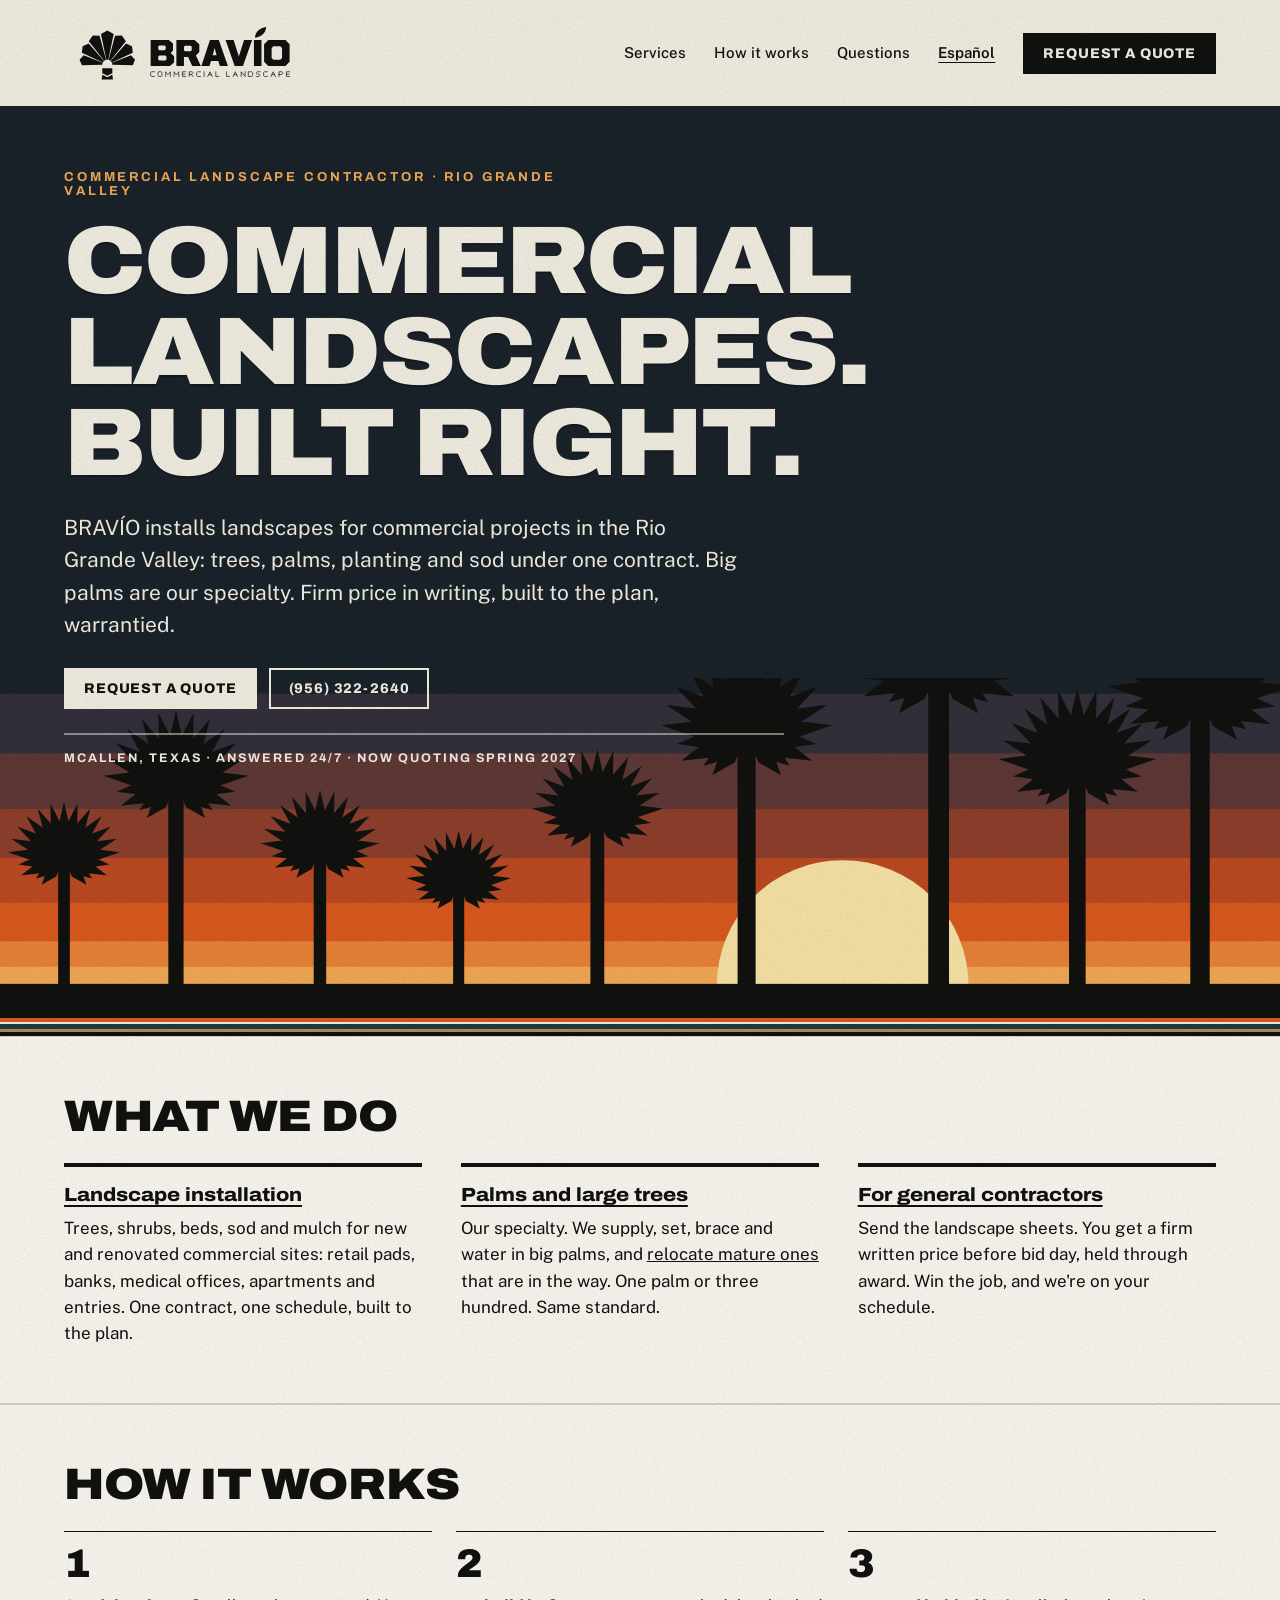
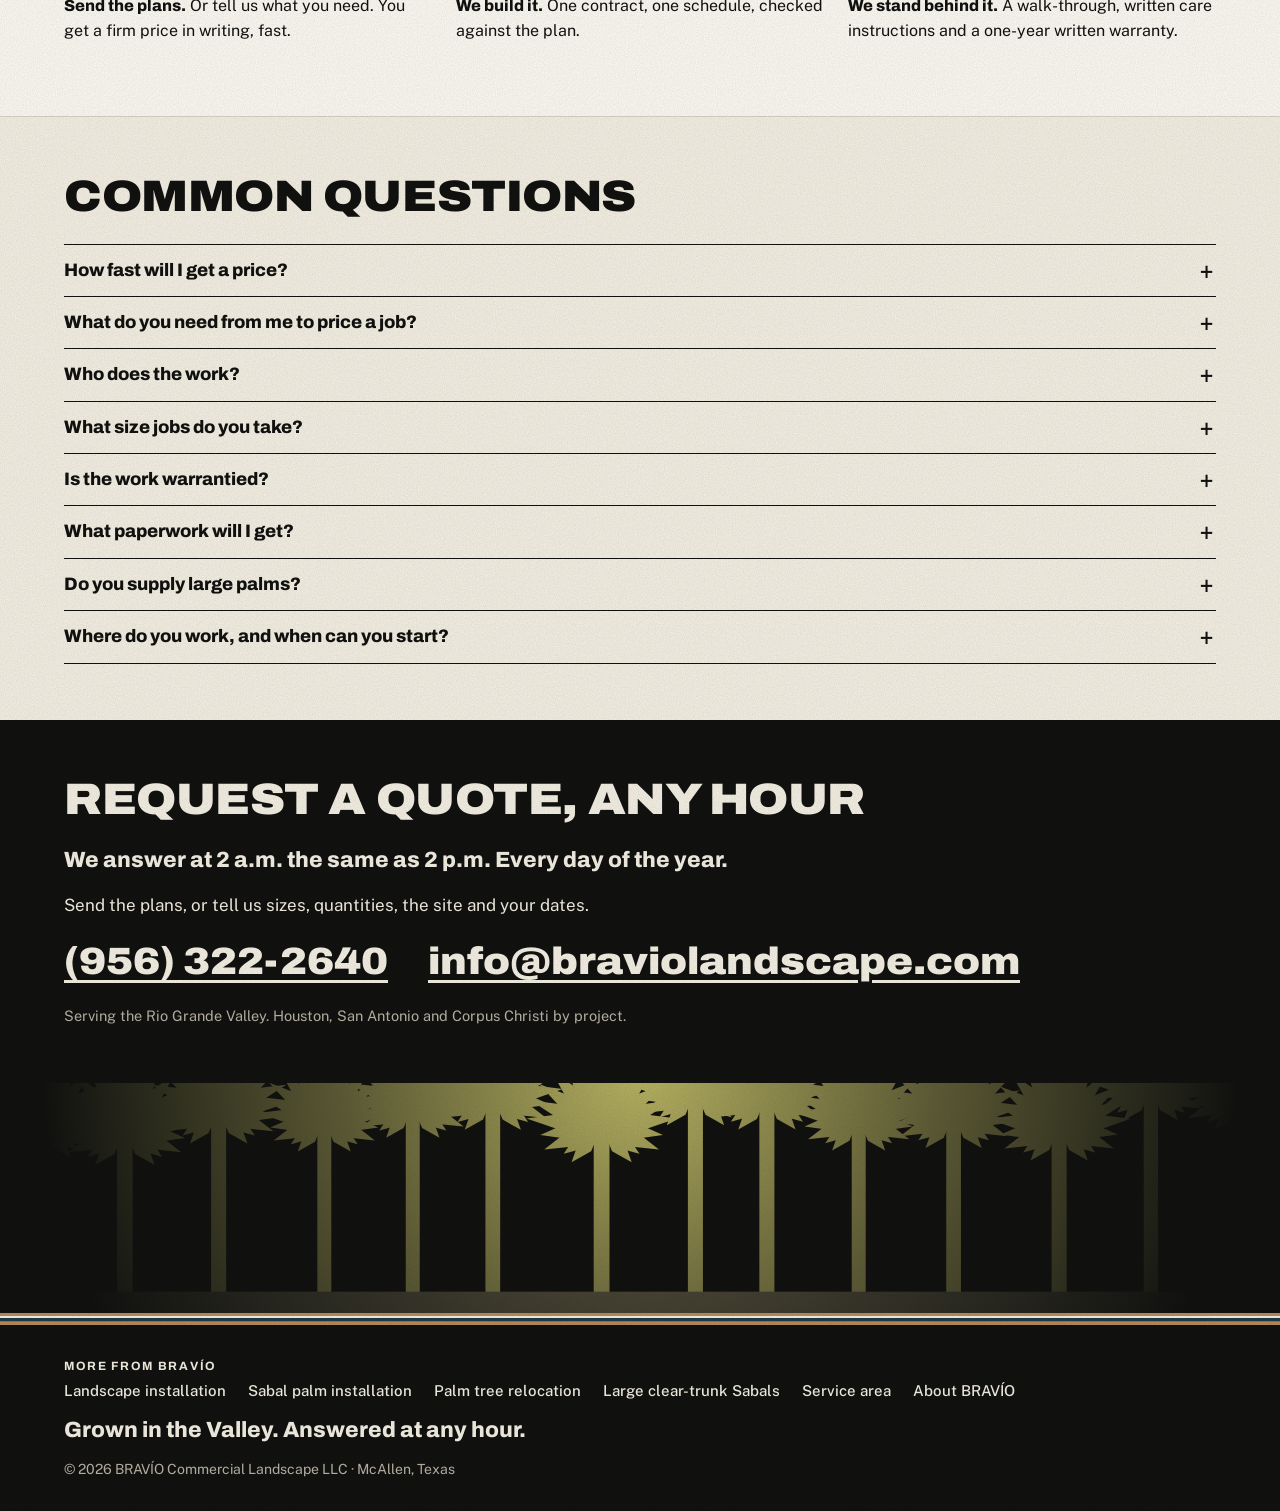
==== commit 68ff3695: "Inner pages aligned with commercial landscape positioning; new landscape installation page Co-Author" ====
--- a/index.html
+++ b/index.html
@@ -23,7 +23,7 @@
 </script>
 <script type="application/ld+json">{"@context": "https://schema.org", "@type": "FAQPage", "inLanguage": "en", "mainEntity": [{"@type": "Question", "name": "How fast will I get a price?", "acceptedAnswer": {"@type": "Answer", "text": "We aim to return a firm written price within one business day of receiving your plans. If you are bidding, send the bid date with them. Bid-day prices are held for 90 days, so an award months later is not repriced."}}, {"@type": "Question", "name": "What do you need from me to price a job?", "acceptedAnswer": {"@type": "Answer", "text": "The landscape sheets and plant schedule, the site address and your dates. No plans? Tell us the sizes and quantities, or send photos of the site, and we will work from there."}}, {"@type": "Question", "name": "Who does the work?", "acceptedAnswer": {"@type": "Answer", "text": "BRAVÍO is your contractor: one contract, one point of contact, one warranty. The field work is done by vetted specialty crews, each one insured, and we check their work against the plan before we ask you to accept it."}}, {"@type": "Question", "name": "What size jobs do you take?", "acceptedAnswer": {"@type": "Answer", "text": "From replacing a few failed trees or palms at an existing property to the full landscape installation on a new commercial site. Our minimum job is $2,500."}}, {"@type": "Question", "name": "Is the work warrantied?", "acceptedAnswer": {"@type": "Answer", "text": "Yes, in writing. Installations carry a one-year warranty where the site has working irrigation, with follow-up visits after planting. Relocated palms carry a workmanship warranty. Freeze, storm, flood, neglect and damage by others are not covered."}}, {"@type": "Question", "name": "What paperwork will I get?", "acceptedAnswer": {"@type": "Answer", "text": "A written proposal that states what is and is not included, a certificate of insurance before work starts, and a written change order before any extra work. The final bill holds no surprises."}}, {"@type": "Question", "name": "Do you supply large palms?", "acceptedAnswer": {"@type": "Answer", "text": "Yes, they are our specialty. We supply and install field-grown Texas Sabal palms with up to 15 feet of clear trunk and more, and we relocate mature palms that are in the way of construction."}}, {"@type": "Question", "name": "Where do you work, and when can you start?", "acceptedAnswer": {"@type": "Answer", "text": "Across the Rio Grande Valley, from McAllen and Edinburg to Harlingen, Brownsville and South Padre Island, and in Corpus Christi, San Antonio and Houston for larger projects. We are scheduling installations from spring 2027."}}]}</script>
 <link rel="icon" href="favicon.svg" type="image/svg+xml">
-<link rel="stylesheet" href="styles.css?v=10">
+<link rel="stylesheet" href="styles.css?v=11">
 </head>
 <body>
 <header class="site">
@@ -56,7 +56,7 @@
     <h2>What we do</h2>
     <div class="cols">
       <article>
-        <h3>Landscape installation</h3>
+        <h3><a href="commercial-landscape-installation/">Landscape installation</a></h3>
         <p>Trees, shrubs, beds, sod and mulch for new and renovated commercial sites: retail pads, banks, medical offices, apartments and entries. One contract, one schedule, built to the plan.</p>
       </article>
       <article>
@@ -98,7 +98,7 @@
 </main>
 
 <footer>
-  <nav class="more" aria-label="More from BRAVÍO"><b>More from BRAVÍO</b><a href="texas-sabal-palm-installation/">Sabal palm installation</a><a href="palm-tree-relocation/">Palm tree relocation</a><a href="large-sabal-palms-clear-trunk/">Large clear-trunk Sabals</a><a href="service-area/">Service area</a><a href="about/">About BRAVÍO</a></nav>
+  <nav class="more" aria-label="More from BRAVÍO"><b>More from BRAVÍO</b><a href="/commercial-landscape-installation/">Landscape installation</a><a href="/texas-sabal-palm-installation/">Sabal palm installation</a><a href="/palm-tree-relocation/">Palm tree relocation</a><a href="/large-sabal-palms-clear-trunk/">Large clear-trunk Sabals</a><a href="/service-area/">Service area</a><a href="/about/">About BRAVÍO</a></nav>
   <span class="tag">Grown in the Valley. Answered at any hour.</span>
   <span>© <span id="yr">2026</span> BRAVÍO Commercial Landscape LLC · McAllen, Texas</span>
 </footer>
--- a/styles.css
+++ b/styles.css
@@ -192,3 +192,6 @@
 /* Simpler home page: three steps, short contact */
 .steps ol{grid-template-columns:repeat(auto-fit,minmax(220px,1fr))}
 .quote .contact{margin-top:22px}
+
+/* Inner pages: night contact block without the palm row */
+.page .quote.dark-night{padding-bottom:clamp(32px,5vw,56px)}
